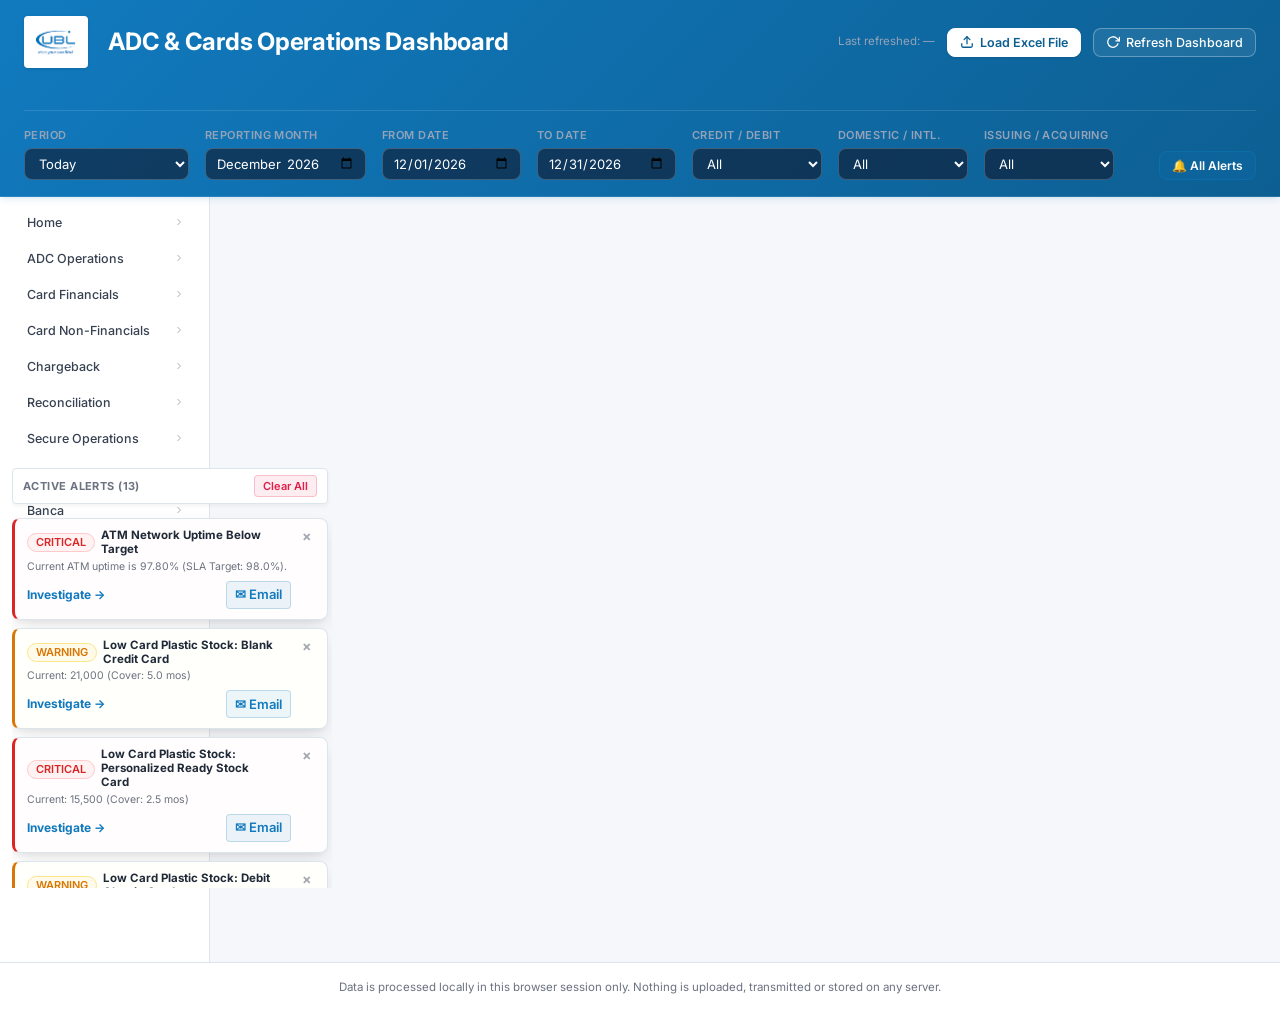
==== Dashboard.html @ e26b0538 "fix: reorder sidebar navigation items (2026-09-22 15:50)" ====
<!DOCTYPE html>
<html lang="en">
<head>
<meta charset="UTF-8">
<meta name="viewport" content="width=device-width, initial-scale=1.0">
<title>ADC &amp; Cards Operations Dashboard</title>
<link rel="preconnect" href="https://fonts.googleapis.com">
<link rel="preconnect" href="https://fonts.gstatic.com" crossorigin>
<link href="https://fonts.googleapis.com/css2?family=Inter:wght@400;500;600;700&display=swap" rel="stylesheet">
<link rel="stylesheet" href="css/style.css">
</head>
<body>

<header class="app-header">
  <div class="header-top">
    <div class="header-titles">
      <div class="header-title-row">
        <img src="UBL_logo.png" alt="UBL Logo" class="header-logo" onerror="this.onerror=null;this.src='images/UBL_logo.png';">
        <h1>ADC &amp; Cards Operations Dashboard</h1>
      </div>
    </div>
    <div class="header-actions">
      <span id="loadedFileName" class="loaded-file"></span>
      <span id="lastRefreshed" class="last-refreshed">Last refreshed: &mdash;</span>
      <button id="btnLoadExcel" class="btn btn-primary" type="button">
        <svg width="14" height="14" viewBox="0 0 24 24" fill="none" stroke="currentColor" stroke-width="2.2" stroke-linecap="round" stroke-linejoin="round"><path d="M21 15v4a2 2 0 0 1-2 2H5a2 2 0 0 1-2-2v-4"></path><polyline points="17 8 12 3 7 8"></polyline><line x1="12" y1="3" x2="12" y2="15"></line></svg>
        <span>Load Excel File</span>
      </button>
      <input id="fileInput" type="file" accept=".xlsx,.xls,.csv" hidden>
      <button id="btnRefresh" class="btn btn-secondary" type="button">
        <svg width="14" height="14" viewBox="0 0 24 24" fill="none" stroke="currentColor" stroke-width="2.2" stroke-linecap="round" stroke-linejoin="round"><polyline points="23 4 23 10 17 10"></polyline><path d="M20.49 15a9 9 0 1 1-2.12-9.36L23 10"></path></svg>
        <span>Refresh Dashboard</span>
      </button>
    </div>
  </div>
  <div id="globalMessage" class="global-message" role="status" aria-live="polite"></div>
  <div class="header-filters" id="globalFilters">
    <label class="filter-item">
      <span>Period</span>
      <select id="filterPeriod">
        <option value="today">Today</option>
        <option value="month">Full Month</option>
        <option value="custom">Custom Date Range</option>
      </select>
    </label>
    <label class="filter-item">
      <span>Reporting Month</span>
      <input type="month" id="filterReportingMonth">
    </label>
    <label class="filter-item">
      <span>From Date</span>
      <input type="date" id="filterFromDate">
      <input type="date" id="filterReportingDate" hidden>
    </label>
    <label class="filter-item">
      <span>To Date</span>
      <input type="date" id="filterToDate">
    </label>
    <label class="filter-item">
      <span>Credit / Debit</span>
      <select id="filterCreditDebit">
        <option value="all">All</option>
        <option value="credit">Credit</option>
        <option value="debit">Debit</option>
      </select>
    </label>
    <label class="filter-item">
      <span>Domestic / Intl.</span>
      <select id="filterDomIntl">
        <option value="all">All</option>
        <option value="domestic">Domestic</option>
        <option value="international">International</option>
      </select>
    </label>
    <label class="filter-item">
      <span>Issuing / Acquiring</span>
      <select id="filterIssAcq">
        <option value="all">All</option>
        <option value="issuing">Issuing</option>
        <option value="acquiring">Acquiring</option>
      </select>
    </label>
    <button type="button" id="btnAllAlerts" class="btn-alerts-inbox">
      <span>🔔 All Alerts</span>
    </button>
  </div>
</header>

<div class="app-body">
  <nav class="side-nav" id="sideNav" aria-label="Dashboard pages">
    <button class="nav-item" data-page="home" type="button">
      <span>Home</span>
      <svg class="nav-arrow" width="12" height="12" viewBox="0 0 24 24" fill="none" stroke="currentColor" stroke-width="2"><polyline points="9 18 15 12 9 6"></polyline></svg>
    </button>
    <button class="nav-item" data-page="adc-operations" type="button">
      <span>ADC Operations</span>
      <svg class="nav-arrow" width="12" height="12" viewBox="0 0 24 24" fill="none" stroke="currentColor" stroke-width="2"><polyline points="9 18 15 12 9 6"></polyline></svg>
    </button>
    <button class="nav-item" data-page="card-financials" type="button">
      <span>Card Financials</span>
      <svg class="nav-arrow" width="12" height="12" viewBox="0 0 24 24" fill="none" stroke="currentColor" stroke-width="2"><polyline points="9 18 15 12 9 6"></polyline></svg>
    </button>
    <button class="nav-item" data-page="card-non-financials" type="button">
      <span>Card Non-Financials</span>
      <svg class="nav-arrow" width="12" height="12" viewBox="0 0 24 24" fill="none" stroke="currentColor" stroke-width="2"><polyline points="9 18 15 12 9 6"></polyline></svg>
    </button>
    <button class="nav-item" data-page="chargeback" type="button">
      <span>Chargeback</span>
      <svg class="nav-arrow" width="12" height="12" viewBox="0 0 24 24" fill="none" stroke="currentColor" stroke-width="2"><polyline points="9 18 15 12 9 6"></polyline></svg>
    </button>
    <button class="nav-item" data-page="reconciliation" type="button">
      <span>Reconciliation</span>
      <svg class="nav-arrow" width="12" height="12" viewBox="0 0 24 24" fill="none" stroke="currentColor" stroke-width="2"><polyline points="9 18 15 12 9 6"></polyline></svg>
    </button>
    <button class="nav-item" data-page="secure-operations" type="button">
      <span>Secure Operations</span>
      <svg class="nav-arrow" width="12" height="12" viewBox="0 0 24 24" fill="none" stroke="currentColor" stroke-width="2"><polyline points="9 18 15 12 9 6"></polyline></svg>
    </button>
    <button class="nav-item" data-page="unsecured-operations" type="button">
      <span>Unsecured Operations</span>
      <svg class="nav-arrow" width="12" height="12" viewBox="0 0 24 24" fill="none" stroke="currentColor" stroke-width="2"><polyline points="9 18 15 12 9 6"></polyline></svg>
    </button>
    <button class="nav-item" data-page="banca" type="button">
      <span>Banca</span>
      <svg class="nav-arrow" width="12" height="12" viewBox="0 0 24 24" fill="none" stroke="currentColor" stroke-width="2"><polyline points="9 18 15 12 9 6"></polyline></svg>
    </button>
  </nav>

  <main class="page-content">

    <section id="page-home" class="page">
      <div id="home-body" class="page-body"></div>
    </section>

    <section id="page-overview" class="page">
      <div class="page-head">
        <h2>Overview</h2>
        <span class="period-label" data-period-label></span>
      </div>
      <div id="overview-body" class="page-body"></div>
    </section>

    <section id="page-adc-operations" class="page">
      <div class="page-head">
        <h2>ADC Operations</h2>
        <span class="period-label" data-period-label></span>
      </div>
      <div id="adc-operations-body" class="page-body"></div>
    </section>

    <section id="page-failure-reasons" class="page">
      <div class="page-head">
        <h2>Failure Reasons</h2>
        <span class="period-label" data-period-label></span>
      </div>
      <div id="failure-reasons-body" class="page-body"></div>
    </section>

    <section id="page-card-non-financials" class="page">
      <div class="page-head">
        <h2>Card Non-Financials</h2>
        <span class="period-label" data-period-label></span>
      </div>
      <div id="card-non-financials-body" class="page-body"></div>
    </section>

    <section id="page-card-financials" class="page">
      <div class="page-head">
        <h2>Card Financials</h2>
        <span class="period-label" data-period-label></span>
      </div>
      <div id="card-financials-body" class="page-body"></div>
    </section>

    <section id="page-chargeback" class="page">
      <div class="page-head">
        <h2>Chargeback</h2>
        <span class="period-label" data-period-label></span>
      </div>
      <div id="chargeback-body" class="page-body"></div>
    </section>

    <section id="page-reconciliation" class="page">
      <div class="page-head">
        <h2>Reconciliation</h2>
        <span class="period-label" data-period-label></span>
      </div>
      <div id="reconciliation-body" class="page-body"></div>
    </section>

    <section id="page-secure-operations" class="page">
      <div class="page-head">
        <h2>Secure Operations</h2>
        <span class="period-label" data-period-label></span>
      </div>
      <div id="secure-operations-body" class="page-body"></div>
    </section>

    <section id="page-unsecured-operations" class="page">
      <div class="page-head">
        <h2>Unsecured Operations</h2>
        <span class="period-label" data-period-label></span>
      </div>
      <div id="unsecured-operations-body" class="page-body"></div>
    </section>

    <section id="page-banca" class="page">
      <div class="page-head">
        <h2>Banca</h2>
        <span class="period-label" data-period-label></span>
      </div>
      <div id="banca-body" class="page-body"></div>
    </section>

  </main>
</div>

<footer class="app-footer">
  Data is processed locally in this browser session only. Nothing is uploaded, transmitted or stored on any server.
</footer>

<div id="alertsInboxModal" class="modal-overlay" style="display:none;">
  <div class="modal-content alerts-inbox-modal">
    <div class="modal-header">
      <div class="modal-header-title-group">
        <span class="modal-title">System Alerts Inbox</span>
        <span id="alertsInboxBadge" class="inbox-count-badge">0 Alerts</span>
      </div>
      <button type="button" class="modal-close-btn" id="btnCloseAlertsInbox" aria-label="Close inbox">&times;</button>
    </div>
    <div class="modal-body alerts-inbox-body" id="alertsInboxList"></div>
  </div>
</div>

<script src="js/xlsx.min.js"></script>
<script src="js/dashboard.js"></script>
</body>
</html>
---- css/style.css ----
/* ===== ADC & Cards Operations Dashboard — Corporate #117ABF Stylesheet ===== */

:root {
  /* 8px Base Grid System Spacing Tokens */
  --space-0-5: 4px;
  --space-1: 8px;
  --space-1-5: 12px;
  --space-2: 16px;
  --space-2-5: 20px;
  --space-3: 24px;
  --space-4: 32px;
  --space-5: 40px;
  --space-6: 48px;

  /* Core Brand Color — Strict #117ABF Standard */
  --brand: #117ABF;          /* Primary Core Brand Blue (#117ABF) */
  --brand-dark: #0D5F92;     /* Darker Brand Blue */
  --brand-light: #EAF3FA;    /* Light Brand Blue Tint */
  --brand-border: #90C4E4;   /* Brand Border */
  
  --header-bg-start: #117ABF; /* Core Brand Header Start */
  --header-bg-end: #0D5F92;   /* Core Brand Header End */
  
  --white: #FFFFFF;
  --bg: #F5F7FA;              /* Background */
  --card-bg: #FFFFFF;
  --border: #DDE5EC;          /* Divider Border */
  --border-hover: #B8D4EA;
  
  --text-main: #1F2937;       /* Main Text */
  --text-body: #374151;       /* Body Text */
  --text-secondary: #6B7280;  /* Secondary Text */
  --text-muted: #9CA3AF;
  
  /* Status Colors */
  --positive: #059669;
  --positive-bg: #ECFDF5;
  --positive-border: #A7F3D0;
  
  --warning: #D97706;
  --warning-bg: #FFFBEB;
  --warning-border: #FDE68A;
  
  --critical: #DC2626;
  --critical-bg: #FEF2F2;
  --critical-border: #FECACA;

  /* Radius & Elevation */
  --radius-sm: 4px;
  --radius-md: 8px;
  --radius-lg: 12px;
  --radius-pill: 9999px;
  
  --shadow-sm: 0 1px 3px 0 rgba(17, 122, 191, 0.06), 0 1px 2px -1px rgba(0, 0, 0, 0.03);
  --shadow-md: 0 4px 6px -1px rgba(17, 122, 191, 0.1), 0 2px 4px -2px rgba(0, 0, 0, 0.05);
  --shadow-lg: 0 10px 15px -3px rgba(17, 122, 191, 0.12), 0 4px 6px -4px rgba(0, 0, 0, 0.05);

  /* Overview Palette Extensions */
  --ov-text-dark:   #0D5F92;
  --ov-blue-mid:    #117ABF;
  --ov-blue-light:  #D0E5F3;
  --ov-blue-xlight: #F0F7FC;
  --ov-text-body:   #253746;
  --ov-text-2nd:    #6B7C89;
  --ov-positive:    #059669;
  --ov-amber:       #D97706;
  --ov-red:         #DC2626;
}

* {
  box-sizing: border-box;
}

html, body {
  margin: 0;
  padding: 0;
  width: 100%;
  max-width: 100%;
  background: var(--bg);
  color: var(--text-main);
  font-family: "Inter", "Segoe UI", -apple-system, BlinkMacSystemFont, Roboto, sans-serif;
  font-size: 13.5px;
  line-height: 1.5;
  -webkit-font-smoothing: antialiased;
}

.app-header, .app-body, .page-content, .page, .page-body {
  width: 100%;
  max-width: 100%;
  min-width: 0;
  box-sizing: border-box;
}

button, input, select {
  font-family: inherit;
  font-size: 13px;
}

.header-logo {
  height: 52px;
  width: auto;
  object-fit: contain;
  margin-right: var(--space-1-5);
  display: inline-block;
  vertical-align: middle;
  background: var(--white);
  padding: 4px 10px;
  border-radius: var(--radius-sm);
  box-shadow: 0 1px 3px rgba(0, 0, 0, 0.12);
}

/* ---------- Keyframes ---------- */
@keyframes fadeIn {
  from { opacity: 0; transform: translateY(4px); }
  to { opacity: 1; transform: translateY(0); }
}

@keyframes pulseGlow {
  0% { box-shadow: 0 0 0 0 rgba(37, 99, 235, 0.4); }
  70% { box-shadow: 0 0 0 6px rgba(37, 99, 235, 0); }
  100% { box-shadow: 0 0 0 0 rgba(37, 99, 235, 0); }
}

/* ---------- App Header ---------- */
.app-header {
  position: sticky;
  top: 0;
  z-index: 100;
  background: linear-gradient(135deg, var(--header-bg-start) 0%, var(--header-bg-end) 100%);
  color: var(--white);
  padding: var(--space-2) var(--space-3);
  border-bottom: 1px solid rgba(255, 255, 255, 0.1);
  box-shadow: var(--shadow-md);
}

.header-top {
  display: flex;
  flex-wrap: wrap;
  align-items: center;
  justify-content: space-between;
  gap: var(--space-2);
}

.header-titles {
  display: flex;
  flex-direction: column;
  gap: var(--space-0-5);
}

.header-title-row {
  display: flex;
  align-items: center;
  gap: var(--space-1);
}

.header-icon {
  color: #60A5FA;
  flex-shrink: 0;
}

.header-titles h1 {
  font-size: 24px;
  margin: 0;
  font-weight: 700;
  letter-spacing: -0.01em;
  color: var(--white);
}

.confidential-tag {
  font-size: 11px;
  letter-spacing: 0.06em;
  text-transform: uppercase;
  color: #94A3B8;
  font-weight: 600;
}

.header-actions {
  display: flex;
  align-items: center;
  gap: var(--space-1-5);
  flex-wrap: wrap;
  font-size: 12px;
}

.data-status {
  padding: 4px 10px;
  border-radius: var(--radius-pill);
  font-size: 11px;
  font-weight: 600;
  border: 1px solid rgba(255, 255, 255, 0.2);
  background: rgba(255, 255, 255, 0.08);
  backdrop-filter: blur(4px);
  display: inline-flex;
  align-items: center;
  gap: 6px;
}

.data-status::before {
  content: "";
  display: inline-block;
  width: 6px;
  height: 6px;
  border-radius: 50%;
  background: currentColor;
}

.data-status.loaded {
  background: #DCFCE7;
  color: #15803D;
  border-color: #86EFAC;
}

.data-status.illustrative {
  background: #FEF3C7;
  color: #B45309;
  border-color: #FDE68A;
}

.loaded-file, .last-refreshed {
  color: #94A3B8;
  white-space: nowrap;
  font-size: 11.5px;
}

.btn {
  display: inline-flex;
  align-items: center;
  gap: 6px;
  border: 1px solid rgba(255, 255, 255, 0.2);
  background: rgba(255, 255, 255, 0.08);
  color: var(--white);
  padding: 6px 12px;
  border-radius: var(--radius-md);
  font-size: 12.5px;
  font-weight: 500;
  cursor: pointer;
  transition: all 0.15s ease;
}

.btn svg { flex-shrink: 0; }

.btn:hover {
  background: rgba(255, 255, 255, 0.16);
  border-color: rgba(255, 255, 255, 0.35);
  transform: translateY(-1px);
}

.btn:active {
  transform: translateY(0);
}

.btn:focus-visible {
  outline: 2px solid #60A5FA;
  outline-offset: 2px;
}

.btn-primary {
  background: var(--white);
  color: var(--brand-dark);
  border-color: var(--white);
  font-weight: 600;
  box-shadow: 0 1px 2px rgba(0, 0, 0, 0.1);
}

.btn-primary:hover {
  background: #F1F5F9;
  color: var(--brand-dark);
  box-shadow: 0 4px 6px rgba(0, 0, 0, 0.12);
}

.btn-secondary {
  border-color: rgba(255, 255, 255, 0.3);
}

.btn-ghost {
  border-color: rgba(255, 255, 255, 0.15);
  color: #CBD5E1;
  font-size: 12px;
}
.btn-ghost:hover { color: var(--white); }

.global-message {
  margin-top: var(--space-1);
  font-size: 12px;
  min-height: 18px;
  transition: all 0.2s ease;
}
.global-message.info { color: #93C5FD; }
.global-message.error { color: #FCA5A5; font-weight: 600; }
.global-message.success { color: #86EFAC; font-weight: 600; }

.header-filters {
  display: flex;
  flex-wrap: wrap;
  gap: var(--space-2);
  margin-top: var(--space-2);
  padding-top: var(--space-2);
  border-top: 1px solid rgba(255, 255, 255, 0.12);
  align-items: flex-end;
}

.filter-item {
  display: flex;
  flex-direction: column;
  font-size: 11px;
  font-weight: 600;
  text-transform: uppercase;
  letter-spacing: 0.04em;
  color: #94A3B8;
  gap: var(--space-0-5);
}

.filter-item select, .filter-item input {
  padding: 6px 10px;
  border-radius: var(--radius-md);
  border: 1px solid rgba(255, 255, 255, 0.2);
  background: rgba(15, 23, 42, 0.6);
  color: var(--white);
  min-width: 130px;
  transition: border-color 0.15s ease, background 0.15s ease, box-shadow 0.15s ease;
}

.filter-item select option {
  background: #1E293B;
  color: var(--white);
}

.filter-item select:focus, .filter-item input:focus {
  border-color: #60A5FA;
  background: rgba(15, 23, 42, 0.9);
  outline: none;
  box-shadow: 0 0 0 2px rgba(96, 165, 250, 0.3);
}

.filter-item select:hover, .filter-item input:hover {
  border-color: rgba(255, 255, 255, 0.35);
}

/* ---------- App Layout ---------- */
.app-body {
  display: flex;
  align-items: flex-start;
  min-height: calc(100vh - 140px);
}

.side-nav {
  width: 210px;
  flex-shrink: 0;
  background: var(--card-bg);
  border-right: 1px solid var(--border);
  display: flex;
  flex-direction: column;
  padding: var(--space-1) 0;
  position: sticky;
  top: 135px;
  height: calc(100vh - 135px);
  gap: 1px;
  overflow-y: auto;
  overflow-x: hidden;
}

.nav-item {
  text-align: left;
  background: none;
  border: none;
  border-left: 3px solid transparent;
  padding: 10px var(--space-2);
  cursor: pointer;
  color: var(--text-body);
  font-size: 12.5px;
  font-weight: 500;
  transition: all 0.15s ease;
  margin: 0 var(--space-1);
  border-radius: 0 var(--radius-sm) var(--radius-sm) 0;
  display: flex;
  align-items: center;
  justify-content: space-between;
  white-space: nowrap;
  min-width: 0;
}

.nav-arrow {
  opacity: 0.4;
  transition: transform 0.15s ease, opacity 0.15s ease;
}

.nav-item:hover {
  background: var(--bg);
  color: var(--text-main);
}
.nav-item:hover .nav-arrow { opacity: 0.8; transform: translateX(2px); }

.nav-item:focus-visible {
  outline: 2px solid var(--brand);
  outline-offset: -2px;
}

.nav-item.active {
  border-left-color: var(--brand);
  color: var(--brand);
  background: var(--brand-light);
  font-weight: 600;
}
.nav-item.active .nav-arrow { opacity: 1; stroke: var(--brand); transform: translateX(2px); }

.page-content {
  flex: 1;
  padding: var(--space-3) var(--space-4) var(--space-6);
  min-width: 0;
}

.page { display: none; }
.page.active {
  display: block;
  animation: fadeIn 0.25s cubic-bezier(0.4, 0, 0.2, 1);
}

.page-head {
  display: flex;
  align-items: baseline;
  justify-content: space-between;
  flex-wrap: wrap;
  gap: var(--space-1);
  margin-bottom: var(--space-3);
  border-bottom: 2px solid var(--brand);
  padding-bottom: var(--space-1-5);
}

.page-head h2 {
  margin: 0;
  color: var(--brand-dark);
  font-size: 20px;
  font-weight: 700;
  letter-spacing: -0.01em;
}

.period-label {
  font-size: 12px;
  font-weight: 500;
  color: var(--text-secondary);
  background: var(--brand-light);
  color: var(--brand);
  padding: 3px 10px;
  border-radius: var(--radius-pill);
}

/* ---------- KPI Grid & Cards ---------- */
.card {
  background: var(--card-bg);
  border: 1px solid var(--border);
  border-radius: var(--radius-md);
  box-shadow: var(--shadow-sm);
  padding: var(--space-2) var(--space-2-5);
  margin-bottom: var(--space-2);
}

.section-title {
  color: var(--brand-dark);
  font-size: 14px;
  font-weight: 700;
  margin: var(--space-4) 0 var(--space-1-5);
  text-transform: uppercase;
  letter-spacing: 0.03em;
  display: flex;
  align-items: center;
  gap: var(--space-1);
}
.section-title::before {
  content: "";
  display: inline-block;
  width: 4px;
  height: 14px;
  background: var(--brand);
  border-radius: 2px;
}
.section-title:first-child { margin-top: 0; }

.kpi-grid {
  display: grid;
  grid-template-columns: repeat(auto-fit, minmax(170px, 1fr));
  gap: var(--space-1-5);
  margin-bottom: var(--space-2);
}

.kpi-card {
  background: var(--card-bg);
  border: 1px solid var(--border);
  border-radius: var(--radius-md);
  padding: var(--space-2);
  box-shadow: var(--shadow-sm);
  transition: transform 0.2s ease, box-shadow 0.2s ease, border-color 0.2s ease;
  display: flex;
  flex-direction: column;
  justify-content: space-between;
  min-width: 0;
  max-width: 100%;
}

.kpi-card:hover {
  transform: translateY(-2px);
  box-shadow: var(--shadow-md);
  border-color: var(--border-hover);
}

.kpi-label {
  font-size: 11px;
  font-weight: 600;
  text-transform: uppercase;
  letter-spacing: 0.04em;
  color: var(--text-secondary);
  margin-bottom: var(--space-0-5);
  line-height: 1.3;
  word-break: break-word;
}

.kpi-value {
  font-size: 22px;
  font-weight: 700;
  color: var(--text-main);
  font-variant-numeric: tabular-nums;
  line-height: 1.25;
  word-break: break-word;
  overflow-wrap: break-word;
  min-width: 0;
  max-width: 100%;
}

.kpi-sub {
  font-size: 11.5px;
  margin-top: var(--space-1);
  color: var(--text-secondary);
  display: flex;
  align-items: center;
  gap: 4px;
  flex-wrap: wrap;
}

/* Indicators — single pill style used across ALL tables and pages */
.indicator {
  display: inline-flex;
  align-items: center;
  gap: 3px;
  padding: 2px 7px;
  border-radius: var(--radius-pill);
  font-size: 11px;
  font-weight: 700;
  line-height: 1.4;
  white-space: nowrap;
  vertical-align: middle;
  letter-spacing: 0.01em;
}

.indicator.up.positive,
.indicator.down.positive {
  background: var(--positive-bg);
  color: var(--positive);
  border: 1px solid var(--positive-border);
}

.indicator.up.negative,
.indicator.down.negative {
  background: var(--critical-bg);
  color: var(--critical);
  border: 1px solid var(--critical-border);
}

.indicator.flat {
  background: var(--bg);
  color: var(--text-secondary);
  border: 1px solid var(--border);
}

/* Status Badges */
.status-badge {
  display: inline-flex;
  align-items: center;
  padding: 3px 8px;
  border-radius: var(--radius-pill);
  font-size: 11px;
  font-weight: 600;
  line-height: 1;
}
.status-badge.ok { background: var(--positive-bg); color: var(--positive); border: 1px solid var(--positive-border); }
.status-badge.warning { background: var(--warning-bg); color: var(--warning); border: 1px solid var(--warning-border); }
.status-badge.critical { background: var(--critical-bg); color: var(--critical); border: 1px solid var(--critical-border); }

/* ---------- Tables ---------- */
.table-wrap {
  overflow-x: auto;
  max-width: 100%;
  -webkit-overflow-scrolling: touch;
  background: var(--card-bg);
  border: 1px solid var(--border);
  border-radius: var(--radius-md);
  box-shadow: var(--shadow-sm);
  margin-bottom: var(--space-3);
}

table.data-table {
  width: 100%;
  border-collapse: separate;
  border-spacing: 0;
  font-size: 13px;
}

/* ADC Operations Page 3-Column Box Grid & Overview-Style Cards */
#adc-operations-body .kpi-grid {
  display: grid;
  grid-template-columns: repeat(3, 1fr);
  gap: var(--space-2);
  margin-bottom: var(--space-3);
  align-items: stretch;
}

@media (max-width: 900px) {
  #adc-operations-body .kpi-grid {
    grid-template-columns: repeat(2, 1fr);
  }
}

@media (max-width: 550px) {
  #adc-operations-body .kpi-grid {
    grid-template-columns: 1fr;
  }
}

#adc-operations-body .kpi-card {
  background: var(--card-bg);
  border: 1px solid var(--border);
  border-top: 3.5px solid var(--brand, #117ABF);
  border-radius: var(--radius-md);
  padding: var(--space-2);
  box-shadow: var(--shadow-sm);
  display: flex;
  flex-direction: column;
  justify-content: space-between;
  gap: var(--space-0-5);
  transition: transform 0.2s ease, box-shadow 0.2s ease, border-color 0.2s ease;
  min-width: 0;
  max-width: 100%;
  box-sizing: border-box;
  height: 100%;
}

#adc-operations-body .kpi-card.total-atm-long-box {
  width: 100%;
  max-width: 100%;
  box-sizing: border-box;
  margin-bottom: var(--space-2);
  display: flex;
  flex-direction: row;
  align-items: center;
  justify-content: space-between;
  padding: 16px 24px;
}

#adc-operations-body .kpi-card.total-atm-long-box .kpi-label {
  margin-bottom: 4px;
}

#adc-operations-body .kpi-card.total-atm-long-box .kpi-value {
  margin: 0;
  font-size: 26px;
}

#adc-operations-body .kpi-card.total-atm-long-box .kpi-sub {
  margin-top: 0;
  padding-top: 0;
}

#adc-operations-body .kpi-card.total-atm-long-box .kpi-atm-sub-breakdown {
  display: flex;
  flex-direction: row;
  gap: 16px;
  align-items: center;
  margin-top: 0;
  padding-top: 0;
  border-top: none;
}

.atm-badge-chip {
  display: flex;
  align-items: center;
  gap: 10px;
  padding: 8px 16px;
  border-radius: var(--radius-md, 6px);
  border: 1px solid var(--border, #E2E8F0);
  background: var(--surface-light, #F8FAFC);
  box-shadow: 0 1px 2px rgba(0,0,0,0.03);
}

.atm-badge-chip.dom-chip {
  border-left: 4px solid var(--brand, #117ABF);
  background: rgba(17, 122, 191, 0.06);
}

.atm-badge-chip.intl-chip {
  border-left: 4px solid #0284C7;
  background: rgba(2, 132, 199, 0.06);
}

.atm-badge-chip .chip-label {
  font-size: 11.5px;
  font-weight: 700;
  letter-spacing: 0.02em;
  text-transform: none;
  white-space: nowrap;
  color: var(--ov-text-dark, #0D5F92);
}

.atm-badge-chip .chip-value {
  font-size: 16px;
  font-weight: 700;
  color: var(--text-main, #0F172A);
  font-variant-numeric: tabular-nums;
}

@media (max-width: 650px) {
  #adc-operations-body .kpi-card.total-atm-long-box {
    flex-direction: column;
    align-items: flex-start;
    gap: 12px;
  }
}

#adc-operations-body .kpi-card:hover,
#adc-operations-body .kpi-card[style*="cursor: pointer"]:hover,
#adc-operations-body .kpi-card[style*="cursor:pointer"]:hover {
  transform: translateY(-2px);
  box-shadow: var(--shadow-md);
  border-color: var(--border-hover);
}

#adc-operations-body .kpi-card .kpi-label {
  font-size: 11px;
  font-weight: 600;
  text-transform: uppercase;
  letter-spacing: 0.04em;
  color: var(--text-secondary);
  line-height: 1.3;
  margin-bottom: var(--space-0-5);
  word-break: break-word;
}

#adc-operations-body .kpi-card .kpi-value {
  font-size: 24px;
  font-weight: 700;
  color: var(--ov-text-dark, #0D5F92);
  font-variant-numeric: tabular-nums;
  line-height: 1.2;
  margin-top: 2px;
  margin-bottom: 2px;
  word-break: break-word;
  overflow-wrap: break-word;
  min-width: 0;
}

#adc-operations-body .kpi-card .kpi-sub {
  font-size: 11.5px;
  color: var(--ov-text-2nd, #64748B);
  display: flex;
  align-items: center;
  gap: 4px;
  flex-wrap: wrap;
  line-height: 1.3;
  margin-top: auto;
  padding-top: var(--space-1);
}

.kpi-atm-sub-breakdown {
  display: flex;
  flex-direction: column;
  gap: 4px;
  margin-top: 8px;
  padding-top: 6px;
  border-top: 1px solid var(--border);
  font-size: 11.5px;
}

.kpi-atm-sub-row {
  display: flex;
  justify-content: space-between;
  align-items: center;
  color: var(--text-secondary);
}

.kpi-atm-sub-row strong {
  color: var(--text-main);
  font-variant-numeric: tabular-nums;
  font-weight: 600;
}

.kpi-three-box-sub {
  display: flex;
  flex-direction: column;
  gap: 6px;
  margin-top: 4px;
  width: 100%;
}

.kpi-three-row {
  display: flex;
  justify-content: space-between;
  align-items: center;
  gap: 12px;
  font-size: 11.5px;
  color: var(--text-secondary);
}

.kpi-three-row strong {
  color: var(--text-main);
  font-size: 14px;
  font-weight: 700;
  font-variant-numeric: tabular-nums;
}

.kpi-three-lbl {
  font-size: 11px;
  color: var(--text-secondary);
}

.kpi-three-change {
  display: flex;
  align-items: center;
  justify-content: space-between;
  font-size: 11px;
  padding-top: 4px;
  border-top: 1px dashed var(--border);
  color: var(--text-secondary);
}

/* Toast Queue Header & Clear All Button */
.toast-queue-header {
  display: flex;
  align-items: center;
  justify-content: space-between;
  padding: 6px 10px;
  margin-bottom: 6px;
  background: var(--card-bg);
  border: 1px solid var(--border);
  border-radius: var(--radius-sm);
  box-shadow: 0 2px 4px rgba(0,0,0,0.05);
}

.toast-queue-title {
  font-size: 11px;
  font-weight: 700;
  color: var(--text-secondary);
  text-transform: uppercase;
  letter-spacing: 0.04em;
}

.toast-clear-all-btn {
  background: rgba(225, 29, 72, 0.08);
  color: #E11D48;
  border: 1px solid rgba(225, 29, 72, 0.22);
  border-radius: var(--radius-sm);
  padding: 3px 8px;
  font-size: 11px;
  font-weight: 600;
  cursor: pointer;
  transition: all 0.15s ease;
}

.toast-clear-all-btn:hover {
  background: #E11D48;
  color: #FFFFFF;
  border-color: #E11D48;
}

/* All Alerts Button in Filter Row */
.btn-alerts-inbox {
  margin-left: auto;
  align-self: flex-end;
  background: rgba(17, 122, 191, 0.15);
  color: #FFFFFF;
  border: 1px solid rgba(17, 122, 191, 0.4);
  padding: 6px 12px;
  border-radius: var(--radius-md);
  font-size: 12px;
  font-weight: 600;
  cursor: pointer;
  display: inline-flex;
  align-items: center;
  gap: 6px;
  transition: all 0.15s ease;
}

.btn-alerts-inbox:hover {
  background: var(--brand, #117ABF);
  border-color: var(--brand, #117ABF);
  box-shadow: 0 2px 8px rgba(17, 122, 191, 0.3);
}

/* Modal Overlay & All Alerts Inbox Styling */
.modal-overlay {
  position: fixed;
  top: 0;
  left: 0;
  width: 100vw;
  height: 100vh;
  background: rgba(15, 23, 42, 0.65);
  backdrop-filter: blur(4px);
  z-index: 10000;
  display: flex;
  align-items: center;
  justify-content: center;
  padding: 20px;
  box-sizing: border-box;
}

.modal-content.alerts-inbox-modal {
  background: var(--card-bg);
  border: 1px solid var(--border);
  border-radius: var(--radius-lg, 12px);
  width: 100%;
  max-width: 680px;
  max-height: 85vh;
  display: flex;
  flex-direction: column;
  box-shadow: 0 20px 40px rgba(0, 0, 0, 0.25);
  overflow: hidden;
  animation: modalFadeIn 0.2s ease-out;
}

@keyframes modalFadeIn {
  from { opacity: 0; transform: scale(0.97); }
  to { opacity: 1; transform: scale(1); }
}

.alerts-inbox-modal .modal-header {
  padding: 16px 20px;
  background: var(--bg);
  border-bottom: 1px solid var(--border);
  display: flex;
  align-items: center;
  justify-content: space-between;
}

.modal-header-title-group {
  display: flex;
  align-items: center;
  gap: 10px;
}

.modal-title {
  font-size: 16px;
  font-weight: 700;
  color: var(--text-main);
}

.inbox-count-badge {
  background: var(--brand-light, #EAF3FA);
  color: var(--brand-dark, #0D5F92);
  font-size: 11px;
  font-weight: 700;
  padding: 2px 8px;
  border-radius: var(--radius-pill);
}

.modal-close-btn {
  background: none;
  border: none;
  font-size: 22px;
  font-weight: bold;
  color: var(--text-secondary);
  cursor: pointer;
  line-height: 1;
  padding: 2px 6px;
  border-radius: 4px;
}

.modal-close-btn:hover {
  background: rgba(0, 0, 0, 0.06);
  color: var(--text-main);
}

.alerts-inbox-body {
  padding: 16px 20px;
  overflow-y: auto;
  display: flex;
  flex-direction: column;
  gap: 12px;
  background: var(--bg);
}

.inbox-alert-card {
  background: var(--card-bg);
  border: 1px solid var(--border);
  border-left: 4px solid var(--brand, #117ABF);
  border-radius: var(--radius-md);
  padding: 14px 16px;
  display: flex;
  flex-direction: column;
  gap: 8px;
  box-shadow: var(--shadow-sm);
}

.inbox-alert-card.critical {
  border-left-color: var(--critical);
}

.inbox-alert-card.warning {
  border-left-color: var(--warning);
}

.inbox-alert-header {
  display: flex;
  align-items: center;
  justify-content: space-between;
  gap: 8px;
}

.inbox-alert-title {
  font-size: 13.5px;
  font-weight: 700;
  color: var(--text-main);
  flex: 1;
}

.inbox-alert-time {
  font-size: 11px;
  color: var(--text-secondary);
}

.inbox-alert-meta {
  font-size: 11.5px;
  color: var(--text-secondary);
}

.inbox-alert-message {
  font-size: 12.5px;
  color: var(--text-main);
  line-height: 1.4;
  background: var(--bg);
  padding: 8px 12px;
  border-radius: var(--radius-sm);
  border: 1px solid var(--border);
}

.inbox-alert-actions {
  display: flex;
  align-items: center;
  justify-content: flex-end;
  gap: 10px;
  margin-top: 4px;
}

.btn-inbox-email {
  background: rgba(17, 122, 191, 0.08);
  color: var(--brand, #117ABF);
  border: 1px solid rgba(17, 122, 191, 0.3);
  padding: 4px 10px;
  border-radius: var(--radius-sm);
  font-size: 12px;
  font-weight: 600;
  cursor: pointer;
  text-decoration: none;
  display: inline-flex;
  align-items: center;
  gap: 4px;
}

.btn-inbox-email:hover {
  background: var(--brand, #117ABF);
  color: #FFFFFF;
}

.btn-inbox-investigate {
  background: var(--brand-light, #EAF3FA);
  color: var(--brand-dark, #0D5F92);
  border: 1px solid var(--brand-border, #90C4E4);
  padding: 4px 10px;
  border-radius: var(--radius-sm);
  font-size: 12px;
  font-weight: 600;
  cursor: pointer;
}

.btn-inbox-investigate:hover {
  background: var(--brand-dark, #0D5F92);
  color: #FFFFFF;
}

/* Overview NOSTRO & Reconciliation Grid Height Matching & Visual Balance */
.ov-nostro-recon-grid {
  display: grid;
  grid-template-columns: 1.1fr 1fr;
  gap: var(--space-2);
  align-items: stretch;
  margin-bottom: var(--space-3);
}

@media (max-width: 900px) {
  .ov-nostro-recon-grid {
    grid-template-columns: 1fr;
  }
}

.ov-nostro-card-container,
.ov-recon-box-card {
  height: 100%;
  display: flex;
  flex-direction: column;
  box-sizing: border-box;
  align-self: stretch;
}

.ov-nostro-card-container .table-responsive {
  flex: 1;
  display: flex;
  flex-direction: column;
  justify-content: space-between;
}

.ov-nostro-redesign-table {
  width: 100%;
  height: 100%;
  flex: 1;
  border-collapse: separate;
  border-spacing: 0;
}

.ov-nostro-redesign-table thead th {
  font-size: 11.5px;
  font-weight: 700;
  text-transform: uppercase;
  letter-spacing: 0.04em;
  color: var(--text-secondary);
  padding: 12px;
  border-bottom: 1.5px solid var(--border);
  background: var(--bg);
}

.ov-nostro-redesign-table tr.nostro-group-row td {
  padding: 20px 12px 10px 12px;
  background: transparent;
  border: none;
  vertical-align: bottom;
}

.ov-nostro-redesign-table tr:not(.nostro-group-row) td {
  padding: 26px 12px;
  border-bottom: 1px solid var(--border);
  vertical-align: middle;
  font-size: 14px;
}

.ov-nostro-redesign-table tr:last-child td {
  border-bottom: none;
}

.nostro-currency-badge {
  display: inline-block;
  font-size: 11.5px;
  font-weight: 800;
  color: var(--brand-dark, #0D5F92);
  background: var(--brand-light, #EAF3FA);
  border: 1px solid var(--brand-border, #90C4E4);
  padding: 4px 12px;
  border-radius: var(--radius-pill);
  letter-spacing: 0.05em;
  text-transform: uppercase;
}

.nostro-bank-info {
  display: flex;
  align-items: center;
  gap: 8px;
  font-size: 14.5px;
}

.nostro-bank-info strong {
  font-weight: 700;
  color: var(--text-main);
}

.nostro-bank-code {
  font-size: 12px;
  font-weight: 600;
  color: var(--text-secondary);
}

.ov-nostro-redesign-table td.num-bold {
  font-size: 15.5px;
  font-weight: 700;
  color: var(--text-main);
  font-variant-numeric: tabular-nums;
}

.ov-nostro-redesign-table td.num-prev {
  font-size: 14px;
  font-weight: 500;
  color: var(--text-secondary);
  font-variant-numeric: tabular-nums;
}

table.data-table caption {
  text-align: left;
  font-size: 14px;
  font-weight: 700;
  color: var(--brand-dark, #0D5F92);
  padding: 12px 16px 8px 16px;
  letter-spacing: 0.02em;
  border-bottom: 2px solid var(--brand-light, #EAF3FA);
  margin-bottom: 6px;
}

table.data-table th, table.data-table td {
  padding: var(--space-1-5) var(--space-2);
  border-bottom: 1px solid var(--border);
  text-align: left;
  white-space: nowrap;
  outline: none;
}

table.data-table th {
  background: var(--bg);
  color: var(--text-secondary);
  font-size: 11px;
  font-weight: 700;
  text-transform: uppercase;
  letter-spacing: 0.04em;
  position: sticky;
  top: 0;
  z-index: 2;
}

/* ADC Operations Page - Header Row Background & Full Table Borders */
#page-adc-operations table.data-table,
#adc-operations-body table.data-table {
  border-collapse: separate;
  border-spacing: 0;
  border: 1px solid #cbd5e1 !important;
  border-radius: var(--radius-sm, 6px);
  overflow: hidden;
}

#page-adc-operations table.data-table th,
#adc-operations-body table.data-table th,
#page-adc-operations table.data-table thead tr,
#adc-operations-body table.data-table thead tr {
  background: #D0E5F3 !important;
  color: #0D5F92 !important;
}

#page-adc-operations table.data-table th,
#adc-operations-body table.data-table th,
#page-adc-operations table.data-table td,
#adc-operations-body table.data-table td {
  border-bottom: 1px solid #cbd5e1 !important;
  border-right: 1px solid #cbd5e1 !important;
}

#page-adc-operations table.data-table th:last-child,
#adc-operations-body table.data-table th:last-child,
#page-adc-operations table.data-table td:last-child,
#adc-operations-body table.data-table td:last-child {
  border-right: none !important;
}

#page-adc-operations table.data-table tbody tr:last-child td,
#adc-operations-body table.data-table tbody tr:last-child td {
  border-bottom: none !important;
}

table.data-table td.num, table.data-table th.num {
  text-align: right;
  font-variant-numeric: tabular-nums;
}

table.data-table td.center, table.data-table th.center {
  text-align: center !important;
}

table.data-table tbody tr {
  transition: background-color 0.15s ease;
}

table.data-table tbody tr:last-child td {
  border-bottom: none;
}

table.data-table tbody tr:hover {
  background: var(--brand-light);
}

/* Expandable Overview Table Rows */
tr.ov-expandable-parent {
  cursor: pointer;
  user-select: none;
}

tr.ov-expandable-parent:hover {
  background-color: var(--brand-light, #EAF3FA) !important;
}

.row-expand-chevron {
  display: inline-block;
  width: 12px;
  font-size: 11px;
  color: var(--brand, #117ABF);
  transition: transform 0.15s ease-in-out;
  margin-right: 4px;
}

tr.ov-expandable-child {
  background-color: var(--bg-card, #ffffff);
  transition: background-color 0.15s ease;
}

tr.ov-expandable-child:hover {
  background-color: #f8fafc !important;
}

tr.ov-expandable-child td {
  font-size: 12px;
  padding-top: 5px;
  padding-bottom: 5px;
}

tr.ov-expandable-child td:first-child {
  padding-left: 20px !important;
  font-weight: 500;
  color: var(--text-main, #334155);
}

.child-indent-prefix {
  color: var(--text-tertiary, #94a3b8);
  font-size: 11px;
  margin-right: 4px;
  font-family: monospace;
}

/* Tabs */
.subsection-tabs {
  display: flex;
  gap: var(--space-1);
  margin: var(--space-1) 0 var(--space-2);
}

.subtab-btn {
  border: 1px solid var(--border);
  background: var(--card-bg);
  padding: var(--space-1) var(--space-2);
  border-radius: var(--radius-md);
  cursor: pointer;
  font-size: 12.5px;
  font-weight: 500;
  color: var(--text-body);
  transition: all 0.15s ease;
}

.subtab-btn:hover {
  background: var(--bg);
  border-color: var(--border-hover);
}

.subtab-btn.active {
  background: var(--brand);
  color: var(--white);
  border-color: var(--brand);
  font-weight: 600;
  box-shadow: var(--shadow-sm);
}

.subtab-panel { display: none; }
.subtab-panel.active { display: block; animation: fadeIn 0.2s ease; }

.page-filters {
  display: flex;
  flex-wrap: wrap;
  gap: var(--space-1-5);
  margin-bottom: var(--space-2);
}

.page-filters select, .page-filters input {
  padding: 6px 10px;
  border: 1px solid var(--border);
  border-radius: var(--radius-md);
  background: var(--card-bg);
}

.data-quality-note {
  font-size: 12px;
  color: var(--warning);
  background: var(--warning-bg);
  border: 1px solid var(--warning-border);
  border-radius: var(--radius-md);
  padding: var(--space-1-5) var(--space-2);
  margin-bottom: var(--space-2);
}

.no-data-note {
  font-size: 12.5px;
  color: var(--text-secondary);
  padding: var(--space-2);
  background: var(--bg);
  border: 1px dashed var(--border);
  border-radius: var(--radius-md);
  margin-bottom: var(--space-2);
}

.sparkline {
  display: inline-flex;
  align-items: flex-end;
  gap: 2px;
  height: 22px;
  vertical-align: middle;
}

.sparkline .bar {
  width: 4px;
  background: var(--brand);
  opacity: 0.75;
  border-radius: 1px 1px 0 0;
  transition: opacity 0.15s ease;
}
.sparkline .bar:hover { opacity: 1; }

/* ---------- Footer ---------- */
.app-footer {
  text-align: center;
  font-size: 11.5px;
  color: var(--text-secondary);
  padding: var(--space-2);
  border-top: 1px solid var(--border);
  background: var(--card-bg);
}

/* ---------- Focus & Accessibility ---------- */
a:focus-visible, button:focus-visible, input:focus-visible, select:focus-visible {
  outline: 2px solid var(--brand);
  outline-offset: 2px;
}

/* =====================================================================
   OVERVIEW PAGE — 4-Level Executive Layout
   ===================================================================== */

/* ── Level 1: Executive KPI Strip ──────────────────────────────────── */
.ov-kpi-strip {
  display: flex;
  flex-direction: column;
  gap: var(--space-2);
  margin-bottom: var(--space-3);
}

.ov-daily-strip {
  display: grid;
  grid-template-columns: repeat(3, 1fr);
  gap: var(--space-2);
}

.ov-cards-kpi-grid {
  display: grid;
  grid-template-columns: repeat(3, 1fr);
  gap: var(--space-2);
  align-items: stretch;
}

.ov-table-kpi-card {
  background: var(--card-bg);
  border: 1px solid var(--border);
  border-top: 3.5px solid var(--brand);
  border-radius: var(--radius-md);
  padding: 12px 14px;
  box-shadow: var(--shadow-sm);
  display: flex;
  flex-direction: column;
  justify-content: space-between;
  transition: transform 0.2s ease, box-shadow 0.2s ease, border-color 0.2s ease;
  min-width: 0;
  height: 100%;
  box-sizing: border-box;
  cursor: pointer;
}

.ov-table-kpi-card:hover {
  transform: translateY(-2px);
  box-shadow: var(--shadow-md);
  border-color: var(--border-hover);
}

.ov-table-kpi-header {
  display: flex;
  align-items: center;
  justify-content: space-between;
  margin-bottom: 8px;
  padding-bottom: 6px;
  border-bottom: 1px solid var(--border-light);
  flex-shrink: 0;
}

.ov-table-kpi-title {
  font-size: 11.5px;
  font-weight: 700;
  text-transform: uppercase;
  letter-spacing: 0.04em;
  color: var(--text-main);
}

.ov-table-kpi-freq {
  font-size: 10px;
  font-weight: 700;
  letter-spacing: 0.06em;
  color: var(--brand);
  background: var(--brand-light);
  padding: 2px 6px;
  border-radius: var(--radius-pill);
}

.ov-table-kpi-wrap {
  width: 100%;
  min-width: 0;
  flex: 1;
  display: flex;
  flex-direction: column;
  justify-content: space-between;
  overflow-x: auto;
}

.ov-kpi-table {
  width: 100%;
  border-collapse: collapse;
  font-size: 10.5px;
  margin: 0;
  padding: 0;
  table-layout: fixed;
}

.ov-kpi-table th {
  font-size: 9.5px;
  font-weight: 700;
  color: var(--text-secondary);
  text-transform: uppercase;
  letter-spacing: 0.03em;
  padding: 4px 4px 5px 4px;
  border-bottom: 1.5px solid var(--border);
  text-align: center;
  white-space: normal;
  vertical-align: bottom;
  line-height: 1.25;
}

.ov-kpi-table th.col-metric {
  text-align: left;
  width: 38%;
}

.ov-kpi-table th.col-val {
  text-align: center;
  width: 22%;
}

.ov-kpi-table th.col-change {
  text-align: center;
  width: 18%;
}

.ov-kpi-table td {
  padding: 4px 4px;
  border-bottom: 1px solid var(--border-light);
  color: var(--text-main);
  text-align: right;
  font-variant-numeric: tabular-nums;
  white-space: nowrap;
  vertical-align: middle;
  line-height: 1.25;
  font-size: 10.5px;
}

.ov-card-4-rows .ov-kpi-table td {
  padding: 9.5px 4px;
}

.ov-kpi-table td.col-metric {
  text-align: left;
  font-weight: 600;
  color: var(--text-main);
  font-size: 10.5px;
  white-space: normal;
  word-break: break-word;
  overflow-wrap: break-word;
  line-height: 1.25;
}

.ov-kpi-table td.col-val {
  text-align: right;
  font-weight: 600;
}

.ov-kpi-table td.col-change {
  text-align: right;
}

.ov-kpi-table td .indicator {
  padding: 1px 5px;
  font-size: 9.5px;
  font-weight: 700;
  line-height: 1.2;
  display: inline-flex;
  align-items: center;
  gap: 2px;
}

.ov-kpi-table tr:last-child td {
  border-bottom: none;
}

.ov-kpi-card {
  background: var(--card-bg);
  border: 1px solid var(--border);
  border-top: 3.5px solid var(--brand);
  border-radius: var(--radius-md);
  padding: var(--space-2);
  box-shadow: var(--shadow-sm);
  display: flex;
  flex-direction: column;
  gap: var(--space-0-5);
  transition: transform 0.2s ease, box-shadow 0.2s ease, border-color 0.2s ease;
  min-width: 0;
  max-width: 100%;
}

.ov-kpi-card:hover {
  transform: translateY(-2px);
  box-shadow: var(--shadow-md);
  border-color: var(--border-hover);
}

.ov-kpi-label {
  font-size: 11px;
  color: var(--text-secondary);
  font-weight: 600;
  text-transform: uppercase;
  letter-spacing: 0.04em;
  line-height: 1.3;
  word-break: break-word;
}

.ov-kpi-value {
  font-size: 24px;
  font-weight: 700;
  color: var(--ov-text-dark);
  font-variant-numeric: tabular-nums;
  line-height: 1.2;
  cursor: default;
  word-break: break-word;
  overflow-wrap: break-word;
  min-width: 0;
  max-width: 100%;
}

.ov-kpi-comparison {
  font-size: 11.5px;
  color: var(--ov-text-2nd);
  display: flex;
  align-items: center;
  gap: 4px;
  flex-wrap: wrap;
  line-height: 1.3;
  margin-top: 2px;
}

.ov-kpi-vs {
  color: var(--ov-text-2nd);
  font-size: 11px;
}

.ov-kpi-freq {
  font-size: 10px;
  font-weight: 700;
  letter-spacing: 0.07em;
  color: var(--brand);
  background: var(--brand-light);
  padding: 2px 6px;
  border-radius: var(--radius-pill);
  display: inline-block;
  align-self: flex-start;
  margin-top: 4px;
}

/* ── Overview Section Headings ─────────────────────────────────────── */
/* ── Bottom-Left Notification Toast Queue ───────────────────────── */
#toastContainer {
  position: fixed;
  bottom: 24px;
  left: 24px;
  z-index: 9999;
  display: flex;
  flex-direction: column;
  gap: 8px;
  max-width: 340px;
  width: calc(100% - 48px);
  max-height: calc(100vh - 120px);
  max-height: 420px;
  overflow-y: auto;
  pointer-events: auto;
  padding-right: 4px;
  scrollbar-width: thin;
  scrollbar-color: var(--brand-border) transparent;
}

#toastContainer::-webkit-scrollbar {
  width: 5px;
}
#toastContainer::-webkit-scrollbar-track {
  background: transparent;
}
#toastContainer::-webkit-scrollbar-thumb {
  background: var(--brand-border);
  border-radius: 4px;
}

.toast-notification {
  pointer-events: auto;
  background: var(--card-bg);
  border: 1px solid var(--border);
  border-left: 3.5px solid var(--brand);
  border-radius: var(--radius-md);
  padding: 10px 12px;
  box-shadow: 0 8px 20px -4px rgba(0, 0, 0, 0.12), 0 4px 6px -2px rgba(0, 0, 0, 0.05);
  display: flex;
  align-items: flex-start;
  gap: 8px;
  animation: slideInUp 0.25s cubic-bezier(0.16, 1, 0.3, 1);
  position: relative;
  transition: transform 0.15s ease, opacity 0.2s ease, box-shadow 0.15s ease;
  cursor: pointer;
}

.toast-notification:hover {
  transform: translateY(-2px);
  box-shadow: 0 12px 24px -4px rgba(0, 0, 0, 0.16);
  border-color: var(--brand-border);
}

.toast-notification.critical {
  border-left-color: var(--critical);
  background: #FFFDFD;
}

.toast-notification.warning {
  border-left-color: var(--warning);
  background: #FFFFFC;
}

.toast-body {
  flex: 1;
  min-width: 0;
  display: flex;
  flex-direction: column;
}

.toast-header {
  display: flex;
  align-items: center;
  gap: 6px;
  margin-bottom: 3px;
  padding-right: 12px;
}

.toast-title {
  font-size: 11.5px;
  font-weight: 700;
  color: var(--text-main);
  line-height: 1.2;
}

.toast-detail {
  font-size: 10.5px;
  color: var(--text-secondary);
  line-height: 1.25;
}

.toast-actions {
  display: flex;
  align-items: center;
  justify-content: space-between;
  width: 100%;
  margin-top: 8px;
  gap: 12px;
}

.toast-link {
  font-size: 12px;
  font-weight: 700;
  color: var(--brand);
  display: inline-flex;
  align-items: center;
}

.toast-email-action {
  font-size: 13px;
  font-weight: 600;
  color: var(--brand);
  background: rgba(17, 122, 191, 0.08);
  border: 1px solid rgba(17, 122, 191, 0.22);
  border-radius: var(--radius-sm);
  padding: 4px 8px;
  min-height: 28px;
  box-sizing: border-box;
  line-height: 1.2;
  text-decoration: none;
  display: inline-flex;
  align-items: center;
  gap: 4px;
  cursor: pointer;
  white-space: nowrap;
  transition: background-color 0.15s ease, border-color 0.15s ease, color 0.15s ease;
}

.toast-email-action:hover {
  background: rgba(17, 122, 191, 0.16);
  border-color: var(--brand);
  color: var(--brand);
  text-decoration: none;
}

.toast-close {
  background: none;
  border: none;
  font-size: 14px;
  font-weight: bold;
  color: var(--text-secondary);
  cursor: pointer;
  padding: 0 3px;
  line-height: 1;
  border-radius: var(--radius-sm);
  opacity: 0.6;
  transition: opacity 0.15s ease, background-color 0.15s ease;
  align-self: flex-start;
}

.toast-close:hover {
  opacity: 1;
  background: rgba(0, 0, 0, 0.05);
  color: var(--text-main);
}

.ov-section {
  margin-bottom: var(--space-3);
}

/* ── Overview Alerts & Nostro Widgets ─────────────────────────────── */
.ov-alerts-grid {
  display: grid;
  grid-template-columns: repeat(auto-fit, minmax(280px, 1fr));
  gap: var(--space-1-5);
  margin-bottom: var(--space-2);
}

.alert-card {
  background: var(--card-bg);
  border: 1px solid var(--border);
  border-left: 4px solid var(--brand);
  border-radius: var(--radius-md);
  padding: var(--space-1-5) var(--space-2);
  box-shadow: var(--shadow-sm);
  display: flex;
  align-items: flex-start;
  gap: var(--space-1-5);
  cursor: pointer;
  transition: transform 0.15s ease, box-shadow 0.15s ease, border-color 0.15s ease;
}

.alert-card:hover {
  transform: translateY(-2px);
  box-shadow: var(--shadow-md);
  border-color: var(--brand-border);
}

.alert-card.critical {
  border-left-color: var(--critical);
  background: #FFFDFD;
}

.alert-card.warning {
  border-left-color: var(--warning);
  background: #FFFFFC;
}

.alert-content {
  flex: 1;
  min-width: 0;
}

.alert-title {
  font-size: 12.5px;
  font-weight: 700;
  color: var(--text-main);
  margin-bottom: 2px;
  line-height: 1.3;
}

.alert-detail {
  font-size: 11.5px;
  color: var(--text-secondary);
  line-height: 1.3;
}

.alert-action {
  font-size: 11px;
  font-weight: 700;
  color: var(--brand);
  white-space: nowrap;
  align-self: center;
  margin-left: auto;
}

.alert-card:hover .alert-action {
  text-decoration: underline;
  color: var(--brand-dark);
}

.nostro-card-list {
  display: flex;
  flex-direction: column;
  gap: var(--space-1);
}

.nostro-card-item {
  background: var(--bg);
  border: 1px solid var(--border);
  border-radius: var(--radius-sm);
  padding: var(--space-1-5);
  font-size: 12px;
}

.nostro-item-title {
  display: flex;
  justify-content: space-between;
  align-items: center;
  margin-bottom: var(--space-1);
  color: var(--brand-dark);
  font-size: 12.5px;
}

.nostro-item-row {
  display: flex;
  justify-content: space-between;
  align-items: center;
  padding: 2px 0;
  color: var(--text-body);
}

.ov-nostro-recon-grid {
  display: grid;
  grid-template-columns: 1.2fr 1fr;
  gap: var(--space-2);
  align-items: stretch;
}

@media (max-width: 900px) {
  .ov-nostro-recon-grid {
    grid-template-columns: 1fr;
  }
}

.ov-nostro-card-container {
  height: 100%;
  align-self: stretch;
  display: flex;
  flex-direction: column;
}

.ov-recon-box-card {
  height: 100%;
  min-width: 340px;
  display: flex;
  flex-direction: column;
}

.nostro-currency-badge {
  font-size: 10.5px;
  font-weight: 700;
  color: var(--brand-dark);
  background: var(--brand-light);
  padding: 2px 7px;
  border-radius: var(--radius-pill);
  display: inline-block;
  letter-spacing: 0.04em;
}

.nostro-group-row td {
  text-align: left !important;
  padding-left: 4px !important;
  padding-top: 6px !important;
  padding-bottom: 4px !important;
  background: var(--ov-blue-xlight, #f4f8fb);
  border-bottom: 1px solid var(--border) !important;
}

.nostro-bank-info {
  display: flex;
  flex-direction: column;
  gap: 1px;
}

.nostro-bank-info strong {
  font-size: 15.5px;
  color: var(--text-main);
  line-height: 1.25;
}

.nostro-bank-code {
  font-size: 13px;
  color: var(--text-secondary);
  font-weight: 500;
}

table.ov-nostro-redesign-table {
  width: 100%;
  border-collapse: collapse;
  font-size: 10.5px;
  margin: 0;
  table-layout: fixed;
}

table.ov-nostro-redesign-table th {
  font-size: 9.5px;
  font-weight: 700;
  color: var(--text-secondary);
  text-transform: uppercase;
  letter-spacing: 0.03em;
  padding: 4px 4px 6px 4px;
  border-bottom: 1.5px solid var(--border);
  vertical-align: middle;
}

table.ov-nostro-redesign-table td {
  padding: 6px 4px;
  border-bottom: 1px solid var(--border-light);
  color: var(--text-main);
  vertical-align: middle;
  font-size: 10.5px;
}

table.ov-recon-gl-table {
  width: 100%;
  border-collapse: collapse;
  font-size: 11px;
  margin: 0;
}

table.ov-recon-gl-table th {
  font-size: 9.5px;
  font-weight: 700;
  color: var(--brand-dark);
  text-transform: uppercase;
  letter-spacing: 0.04em;
  padding: 5px 8px;
  border-bottom: 1.5px solid var(--border);
  background: var(--ov-blue-xlight);
  white-space: nowrap;
}

table.ov-recon-gl-table td {
  padding: 4px 8px;
  border-bottom: 1px solid var(--border-light);
  color: var(--text-main);
  white-space: nowrap;
  font-size: 11px;
  line-height: 1.3;
}

table.ov-recon-gl-table td.num,
table.ov-recon-gl-table th.num {
  text-align: right;
  font-variant-numeric: tabular-nums;
  font-weight: 600;
}

table.ov-recon-gl-table tbody tr:hover {
  background: var(--ov-blue-xlight);
}

table.ov-recon-gl-table tbody tr:last-child td {
  border-bottom: none;
}

/* Clickable GL rows from Overview → Reconciliation unit navigation */
table.ov-recon-gl-table tbody tr.recon-gl-row-link {
  cursor: pointer;
  transition: background-color 0.15s ease;
}

table.ov-recon-gl-table tbody tr.recon-gl-row-link:hover {
  background: var(--ov-blue-xlight);
}

table.ov-recon-gl-table tbody tr.recon-gl-row-link:hover td:first-child {
  color: var(--brand);
  font-weight: 600;
}

/* Highlighted summary rows inside Reconciliation GL Breakdown */
table.ov-recon-gl-table tbody tr.recon-gl-highlight-row,
table.ov-recon-gl-table tbody tr.recon-gl-highlight-row td {
  background: #117ABF !important;
  color: #ffffff !important;
  font-weight: 700 !important;
  border-bottom: 1px solid rgba(255, 255, 255, 0.25) !important;
}

table.ov-recon-gl-table tbody tr.recon-gl-highlight-row:hover td {
  background: #0e66a0 !important;
}

@media (prefers-reduced-motion: reduce) {
  table.ov-recon-gl-table tbody tr.recon-gl-row-link { transition: none; }
}

.ov-section-heading {
  font-size: 13px;
  font-weight: 700;
  color: var(--ov-text-dark);
  text-transform: uppercase;
  letter-spacing: 0.05em;
  margin-bottom: var(--space-1-5);
  padding-bottom: var(--space-1);
  border-bottom: 1px solid var(--border);
  display: flex;
  align-items: center;
  gap: var(--space-1);
}

/* ── Level 2: ADC Compact Table ────────────────────────────────────── */
.ov-adc-table-wrap {
  background: var(--card-bg);
  border: 1px solid var(--border);
  border-radius: var(--radius-md);
  box-shadow: var(--shadow-sm);
  overflow-x: auto;
  max-width: 100%;
  -webkit-overflow-scrolling: touch;
}

table.ov-adc-table {
  width: 100%;
  border-collapse: separate;
  border-spacing: 0;
  font-size: 13px;
}

table.ov-adc-table th,
table.ov-adc-table td {
  padding: var(--space-1-5) var(--space-2);
  border-bottom: 1px solid var(--border);
  text-align: left;
  white-space: nowrap;
}

table.ov-adc-table th {
  background: var(--ov-blue-xlight);
  color: var(--brand-dark);
  font-size: 11px;
  font-weight: 700;
  text-transform: uppercase;
  letter-spacing: 0.04em;
}

table.ov-adc-table td.num,
table.ov-adc-table th.num {
  text-align: right;
  font-variant-numeric: tabular-nums;
}

table.ov-adc-table tbody tr:last-child td { border-bottom: none; }
table.ov-adc-table tbody tr { transition: background-color 0.15s ease; }
table.ov-adc-table tbody tr:hover { background: var(--ov-blue-xlight); }

/* ── Level 3: Chart Cards & Interactive SVG Tooltips ───────────────── */
.ov-charts-row {
  display: grid;
  grid-template-columns: repeat(3, 1fr);
  gap: var(--space-2);
  margin-bottom: var(--space-3);
}

.ov-chart-card {
  background: var(--card-bg);
  border: 1px solid var(--border);
  border-radius: var(--radius-md);
  padding: 12px 14px;
  box-shadow: var(--shadow-sm);
  min-width: 0;
  display: flex;
  flex-direction: column;
  justify-content: space-between;
  transition: transform 0.2s ease, box-shadow 0.2s ease;
}

.ov-chart-card:hover {
  transform: translateY(-2px);
  box-shadow: var(--shadow-md);
}

.ov-chart-title {
  font-size: 12.5px;
  font-weight: 700;
  color: var(--ov-text-dark);
  margin-bottom: 8px;
  white-space: nowrap;
  overflow: hidden;
  text-overflow: ellipsis;
}

.ov-chart-body {
  width: 100%;
  flex: 1;
  display: flex;
  align-items: center;
  justify-content: center;
  overflow-x: auto;
  -webkit-overflow-scrolling: touch;
}

/* Allow chart titles to wrap in standalone page context */
.page-body > .ov-chart-card .ov-chart-title {
  white-space: normal;
  overflow: visible;
  text-overflow: unset;
}

.ov-chart-summary {
  font-size: 11px;
  color: var(--ov-text-2nd);
  margin-top: var(--space-1);
  text-align: center;
  font-weight: 500;
}

/* SVG Chart Elements */
.chart-point-node {
  cursor: pointer;
  transition: r 0.15s ease, stroke-width 0.15s ease;
}
.chart-point-node:hover {
  r: 6;
  stroke-width: 3;
}

.chart-bar-seg {
  cursor: pointer;
  transition: opacity 0.15s ease;
}
.chart-bar-seg:hover {
  opacity: 0.85;
}

/* ── Level 4: Module Summary Panels ───────────────────────────────── */
.ov-modules-grid {
  display: grid;
  grid-template-columns: 1fr;
  gap: var(--space-1-5);
  margin-bottom: var(--space-2);
}

table.ov-module-table {
  width: 100%;
  border-collapse: collapse;
  font-size: 11px;
  margin: 0;
  table-layout: auto;
  border: 1px solid var(--border);
}

table.ov-module-table th {
  font-size: 9.5px;
  font-weight: 700;
  color: var(--brand-dark);
  text-transform: uppercase;
  letter-spacing: 0.03em;
  padding: 5px 6px;
  border: 1px solid var(--border);
  background: var(--ov-blue-xlight);
  white-space: nowrap;
  vertical-align: middle;
  text-align: center;
}

table.ov-module-table th.grouped-hdr {
  border: 1px solid var(--border);
  font-size: 10px;
  background: var(--ov-blue-light);
  color: var(--brand-dark);
  text-align: center;
}

table.ov-module-table th.border-group-end,
table.ov-module-table td.border-group-end {
  border-right: 1.5px solid var(--border);
}

table.ov-module-table th:first-child,
table.ov-module-table td:first-child {
  text-align: left;
}

table.ov-module-table td {
  padding: 5px 6px;
  border: 1px solid var(--border);
  color: var(--text-main);
  white-space: nowrap;
  vertical-align: middle;
  font-size: 11px;
}

table.ov-module-table td.num {
  font-variant-numeric: tabular-nums;
}

table.ov-module-table th.num {
  text-align: center;
}

table.ov-module-table tbody tr:hover {
  background: var(--ov-blue-xlight);
}

table.ov-module-table tbody tr.clickable-row {
  cursor: pointer;
}

table.ov-module-table tbody tr.clickable-row:hover {
  background: var(--brand-light);
}

table.ov-module-table tbody tr:last-child td {
  border-bottom: 1px solid var(--border);
}

/* ---------------------------------------------------------------
   Complain / Chargeback / Disputes — full grid-border table
   --------------------------------------------------------------- */
table.ov-cb-disputes-table {
  border: 1px solid var(--border);
}

table.ov-cb-disputes-table th,
table.ov-cb-disputes-table td {
  border: 1px solid var(--border);
}

table.ov-cb-disputes-table thead th.grouped-hdr.cb-grp-cur {
  background: var(--ov-blue-light);
  border: 1px solid var(--border);
  text-align: center;
}

table.ov-cb-disputes-table thead th.grouped-hdr.cb-grp-prev {
  background: var(--ov-blue-light);
  border: 1px solid var(--border);
  text-align: center;
}

table.ov-cb-disputes-table thead th.cb-grp-mom {
  background: var(--ov-blue-xlight);
  text-align: center;
}

table.ov-cb-disputes-table thead th.cb-sub-cur,
table.ov-cb-disputes-table thead th.cb-sub-prev {
  text-align: center;
  font-size: 9px;
  letter-spacing: 0.04em;
}

table.ov-cb-disputes-table td.cb-sub-cur,
table.ov-cb-disputes-table td.cb-sub-prev {
  text-align: center;
}

table.ov-cb-disputes-table tbody tr:last-child td {
  border-bottom: 1px solid var(--border);
}

.stock-subtext {
  font-size: 10px;
  color: var(--text-muted);
  font-weight: normal;
  margin-left: 3px;
}

/* ---------------------------------------------------------------
   Reconciliation Summary Table & Card — Overview Module Summary
   --------------------------------------------------------------- */
.ov-module-card-recon {
  grid-column: span 2;
}

@media (max-width: 900px) {
  .ov-module-card-recon {
    grid-column: span 1;
  }
}

table.ov-recon-summary-table {
  border: 1px solid var(--border);
  width: 100%;
}

table.ov-recon-summary-table th,
table.ov-recon-summary-table td {
  border: 1px solid var(--border);
}

table.ov-recon-summary-table tr.recon-highlight-row,
table.ov-recon-summary-table tr.recon-highlight-row td {
  background: #117ABF !important;
  color: #ffffff !important;
  font-weight: 700 !important;
  border-color: rgba(255, 255, 255, 0.25) !important;
}

table.ov-recon-summary-table tr.recon-highlight-row td .indicator {
  background: rgba(255, 255, 255, 0.2) !important;
  color: #ffffff !important;
  font-weight: 700 !important;
  border-radius: 4px;
}

/* Standalone chart card outside ov-charts-row (used by new pages) */
.page-body > .ov-chart-card {
  max-width: 700px;
  margin-bottom: var(--space-3);
}

/* ── Level 1 & Level 2: Reconciliation Flow ───────────────────────── */
.recon-unit-grid {
  display: grid;
  grid-template-columns: repeat(3, 1fr);
  gap: var(--space-2-5);
  margin-top: var(--space-1);
  margin-bottom: var(--space-3);
}

.recon-unit-card {
  background: var(--card-bg);
  border: 1px solid var(--border);
  border-top: 3.5px solid var(--brand);
  border-radius: var(--radius-md);
  padding: 24px var(--space-2);
  box-shadow: var(--shadow-sm);
  display: flex;
  flex-direction: column;
  align-items: center;
  justify-content: center;
  cursor: pointer;
  transition: transform 0.2s ease, box-shadow 0.2s ease, border-color 0.2s ease, background-color 0.2s ease;
  min-height: 110px;
  text-align: center;
  box-sizing: border-box;
}

.recon-unit-card:hover {
  transform: translateY(-3px);
  box-shadow: var(--shadow-md);
  border-color: var(--brand);
  background: var(--ov-blue-xlight);
}

.recon-unit-code {
  font-size: 22px;
  font-weight: 700;
  color: var(--brand-dark);
  line-height: 1.2;
  margin-bottom: 6px;
  letter-spacing: -0.01em;
}

.recon-unit-name {
  font-size: 13.5px;
  font-weight: 600;
  color: var(--text-secondary);
  line-height: 1.3;
}

.recon-detail-topbar {
  display: flex;
  align-items: center;
  margin-bottom: var(--space-1);
  padding-bottom: 8px;
}

.btn-sm {
  display: inline-flex;
  align-items: center;
  gap: 5px;
  padding: 5px 12px;
  font-size: 12px;
  font-weight: 600;
  line-height: 1.4;
  color: var(--brand-dark);
  background: var(--card-bg);
  border: 1.5px solid var(--brand);
  border-radius: var(--radius-md);
  cursor: pointer;
  transition: background-color 0.15s ease, color 0.15s ease, box-shadow 0.15s ease;
  white-space: nowrap;
}

.btn-sm:hover,
.btn-sm:focus-visible {
  background: var(--brand);
  color: #fff;
  box-shadow: var(--shadow-sm);
  outline: none;
}

@media (prefers-reduced-motion: reduce) {
  .btn-sm { transition: none; }
}

.recon-back-btn {
  /* kept for backward compatibility */
}

/* Small circular arrow back button on reconciliation detail pages */
.recon-back-circle {
  display: inline-flex;
  align-items: center;
  justify-content: center;
  width: 32px;
  height: 32px;
  border-radius: 50%;
  border: 1.5px solid var(--brand);
  background: var(--card-bg);
  color: var(--brand-dark);
  font-size: 16px;
  line-height: 1;
  cursor: pointer;
  transition: background-color 0.15s ease, color 0.15s ease, box-shadow 0.15s ease;
  flex-shrink: 0;
}

.recon-back-circle:hover,
.recon-back-circle:focus-visible {
  background: var(--brand);
  color: #fff;
  box-shadow: 0 2px 8px rgba(17, 122, 191, 0.30);
  outline: none;
}

@media (prefers-reduced-motion: reduce) {
  .recon-back-circle { transition: none; }
}

.recon-centered-heading {
  text-align: center;
  color: var(--brand-dark);
  font-size: 17px;
  font-weight: 700;
  margin: 0 0 var(--space-3);
  letter-spacing: -0.01em;
}

.recon-table-wrap {
  margin-bottom: var(--space-3);
}

table.recon-detail-table {
  width: 100%;
  border-collapse: separate;
  border-spacing: 0;
  font-size: 11.5px;
  margin: 0;
}

table.recon-detail-table th {
  background: var(--ov-blue-xlight);
  color: var(--brand-dark);
  font-weight: 700;
  font-size: 9.5px;
  text-transform: uppercase;
  letter-spacing: 0.03em;
  padding: 7px 8px;
  border-bottom: 1.5px solid var(--border);
  border-right: 1px solid var(--border-light);
  white-space: nowrap;
  vertical-align: middle;
  text-align: right;
}

table.recon-detail-table th.col-left {
  text-align: left;
}

table.recon-detail-table th.col-center {
  text-align: center;
}

table.recon-detail-table th:last-child {
  border-right: none;
}

table.recon-detail-table td {
  padding: 6.5px 8px;
  border-bottom: 1px solid var(--border-light);
  border-right: 1px solid var(--border-light);
  color: var(--text-main);
  white-space: nowrap;
  vertical-align: middle;
  font-size: 11px;
}

table.recon-detail-table td:last-child {
  border-right: none;
}

table.recon-detail-table td.num {
  text-align: right;
  font-variant-numeric: tabular-nums;
}

table.recon-detail-table td.center {
  text-align: center;
}

table.recon-detail-table tbody tr:hover {
  background: var(--ov-blue-xlight);
}

table.recon-detail-table tr.total-row td {
  background: var(--brand-light);
  font-weight: 700;
  color: var(--brand-dark);
  border-top: 1.5px solid var(--brand);
  border-bottom: none;
}

table.recon-detail-table th.col-wide {
  min-width: 180px;
  white-space: normal;
}

table.recon-detail-table td.recon-diff-cell {
  font-weight: 700;
  color: var(--brand-dark);
}

@media (max-width: 900px) {
  .recon-unit-grid {
    grid-template-columns: repeat(2, 1fr);
  }
}

@media (max-width: 550px) {
  .recon-unit-grid {
    grid-template-columns: 1fr;
  }
}

.ov-module-card {
  background: var(--card-bg);
  border: 1px solid var(--border);
  border-radius: var(--radius-md);
  overflow: hidden;
  box-shadow: var(--shadow-sm);
  display: flex;
  flex-direction: column;
  transition: transform 0.2s ease, box-shadow 0.2s ease;
}

.ov-module-card:hover {
  transform: translateY(-2px);
  box-shadow: var(--shadow-md);
}

.ov-module-header {
  display: flex;
  align-items: center;
  justify-content: space-between;
  background: var(--ov-blue-xlight);
  border-bottom: 1px solid var(--ov-blue-light);
  padding: var(--space-1-5) var(--space-2);
  gap: var(--space-1);
}

.ov-module-title {
  font-size: 12.5px;
  font-weight: 700;
  color: var(--brand-dark);
  white-space: nowrap;
  overflow: hidden;
  text-overflow: ellipsis;
}

.ov-view-details {
  font-size: 11px;
  font-weight: 600;
  color: var(--brand);
  background: none;
  border: none;
  cursor: pointer;
  padding: 0;
  white-space: nowrap;
  flex-shrink: 0;
  transition: color 0.15s ease;
}
.ov-view-details:hover { text-decoration: underline; color: var(--brand-dark); }

.ov-module-rows {
  padding: var(--space-1) 0;
  flex: 1;
}

.ov-module-row {
  display: flex;
  justify-content: space-between;
  align-items: center;
  padding: 7px var(--space-2);
  gap: var(--space-1);
  border-bottom: 1px dashed var(--border);
  font-size: 12px;
}
.ov-module-row:last-child { border-bottom: none; }
.ov-module-row:hover { background: var(--ov-blue-xlight); }

.ov-module-row-label {
  color: var(--ov-text-2nd);
  flex: 1 1 55%;
  min-width: 0;
  line-height: 1.35;
  word-wrap: break-word;
}

.ov-module-row-value {
  color: var(--ov-text-body);
  font-weight: 600;
  text-align: right;
  font-variant-numeric: tabular-nums;
  flex: 0 0 auto;
  white-space: nowrap;
  line-height: 1.35;
}

.ov-nf-val-stack {
  display: inline-flex;
  flex-direction: column;
  align-items: flex-end;
  gap: 2px;
  text-align: right;
}

.ov-nf-subtext {
  font-size: 11px;
  color: var(--text-secondary);
  font-weight: 500;
  line-height: 1.25;
}

/* =====================================================================
   RESPONSIVE BREAKPOINTS & MOBILE OPTIMIZATIONS
   Target viewports:
   - Desktop PC: ~1920px (Default layout)
   - Laptop: ~1366px - 1440px
   - iPad / Tablet Landscape: ~1024px - 1200px
   - Tablet Portrait: ~768px - 960px
   - Mobile Phones: ~480px / 390px / 360px
   ===================================================================== */

/* ── Laptop / Mid-Desktop (1201px to 1440px) ────────────────────── */
@media (max-width: 1440px) {
  .ov-kpi-strip {
    grid-template-columns: repeat(3, 1fr);
  }
  .ov-modules-grid {
    grid-template-columns: repeat(3, 1fr);
  }
}

/* ── Tablet Landscape / Small Laptop (961px to 1200px) ───────────── */
@media (max-width: 1200px) {
  .page-content {
    padding: var(--space-3) var(--space-3) var(--space-5);
  }
  .ov-kpi-strip {
    grid-template-columns: repeat(3, 1fr);
  }
  .ov-charts-row {
    grid-template-columns: repeat(3, 1fr);
  }
  .ov-modules-grid {
    grid-template-columns: repeat(3, 1fr);
  }
}

/* ── iPad & Tablet Breakpoint (769px to 960px) ───────────────────── */
@media (max-width: 960px) {
  .app-body {
    flex-direction: column;
    width: 100%;
    max-width: 100%;
    min-width: 0;
  }
  
  /* Horizontal sticky navigation for tablet & mobile */
  .side-nav {
    width: 100%;
    max-width: 100%;
    min-width: 0;
    height: auto;
    max-height: none;
    flex-direction: row;
    position: sticky;
    top: 0;
    z-index: 100;
    overflow-x: auto;
    overflow-y: hidden;
    white-space: nowrap;
    border-right: none;
    border-bottom: 2px solid var(--border);
    padding: 6px var(--space-1);
    background: var(--card-bg);
    box-shadow: var(--shadow-sm);
    -webkit-overflow-scrolling: touch;
    scrollbar-width: thin;
    box-sizing: border-box;
  }
  
  .side-nav::-webkit-scrollbar {
    height: 3px;
  }
  .side-nav::-webkit-scrollbar-thumb {
    background: var(--brand-border);
    border-radius: var(--radius-pill);
  }

  .nav-item {
    border-left: none;
    border-bottom: 3px solid transparent;
    margin: 0 4px;
    padding: 8px 14px;
    border-radius: var(--radius-md) var(--radius-md) 0 0;
    flex-shrink: 0;
    font-size: 12.5px;
    min-height: 40px;
  }

  .nav-item.active {
    border-left-color: transparent;
    border-bottom-color: var(--brand);
    background: var(--brand-light);
  }

  .nav-arrow {
    display: none;
  }

  .page-content {
    padding: var(--space-2) var(--space-2) var(--space-4);
    width: 100%;
    min-width: 0;
  }

  .header-filters {
    gap: var(--space-1-5);
  }

  .filter-item select, .filter-item input {
    min-width: 110px;
  }

  .ov-kpi-strip {
    grid-template-columns: repeat(3, 1fr);
  }

  .ov-charts-row {
    grid-template-columns: repeat(3, 1fr);
  }

  .ov-modules-grid {
    grid-template-columns: repeat(2, 1fr);
  }
}

/* ── Tablet Portrait & Small Tablet (601px to 768px) ────────────── */
@media (max-width: 768px) {
  .app-header {
    padding: var(--space-2);
  }

  .header-top {
    flex-direction: column;
    align-items: flex-start;
    gap: var(--space-1-5);
    width: 100%;
  }

  .header-title-row {
    width: 100%;
    flex-wrap: wrap;
    gap: var(--space-1);
  }

  .header-titles h1 {
    font-size: 18px;
    line-height: 1.3;
  }

  .header-logo {
    height: 38px;
    margin-right: var(--space-1);
  }

  .header-actions {
    width: 100%;
    justify-content: flex-start;
    gap: var(--space-1);
    flex-wrap: wrap;
  }

  .header-filters {
    display: grid;
    grid-template-columns: repeat(3, 1fr);
    gap: var(--space-1-5);
    width: 100%;
  }

  .filter-item {
    width: 100%;
    min-width: 0;
  }

  .filter-item select, .filter-item input {
    width: 100%;
    min-width: 0;
    max-width: 100%;
  }

  .ov-kpi-strip {
    grid-template-columns: repeat(2, 1fr);
  }

  .ov-charts-row {
    grid-template-columns: 1fr;
  }

  .ov-charts-row .ov-chart-card:nth-child(3) {
    grid-column: span 1;
  }

  .ov-modules-grid {
    grid-template-columns: 1fr;
  }

  .kpi-grid {
    grid-template-columns: repeat(2, 1fr);
  }

  .page-head h2 {
    font-size: 18px;
  }

  .btn {
    padding: 8px 12px;
    min-height: 38px;
  }
}

/* ── Mobile Phones (max-width: 600px) ───────────────────────────── */
@media (max-width: 600px) {
  .app-header {
    padding: var(--space-1-5) var(--space-2);
  }

  .header-title-row {
    flex-wrap: wrap;
    width: 100%;
    min-width: 0;
  }

  .header-titles h1 {
    font-size: 16px;
    line-height: 1.3;
    word-break: break-word;
  }

  .header-logo {
    height: 36px;
    padding: 3px 6px;
    flex-shrink: 0;
  }

  .header-actions {
    width: 100%;
    flex-wrap: wrap;
    gap: 6px;
  }

  .header-actions .btn {
    flex: 1 1 calc(50% - 6px);
    justify-content: center;
    min-height: 38px;
    font-size: 12px;
  }

  .loaded-file, .last-refreshed {
    width: 100%;
    white-space: normal;
    word-break: break-word;
    font-size: 11px;
  }

  .header-filters {
    display: grid;
    grid-template-columns: repeat(2, 1fr);
    gap: 8px;
    width: 100%;
  }

  .filter-item {
    font-size: 10px;
    width: 100%;
    min-width: 0;
  }

  .filter-item select, .filter-item input {
    padding: 6px 8px;
    font-size: 12px;
    min-height: 38px;
    width: 100%;
    min-width: 0;
    max-width: 100%;
    box-sizing: border-box;
  }

  .side-nav {
    padding: 4px;
    width: 100%;
    max-width: 100%;
  }

  .nav-item {
    padding: 6px 12px;
    font-size: 12px;
    min-height: 38px;
  }

  .page-content {
    padding: var(--space-1-5) var(--space-1-5) var(--space-4);
    width: 100%;
    min-width: 0;
  }

  .page-head {
    flex-direction: column;
    align-items: flex-start;
    gap: 6px;
    margin-bottom: var(--space-2);
  }

  .page-head h2 {
    font-size: 17px;
  }

  .period-label {
    font-size: 11px;
  }

  /* Overview Page Mobile Cards */
  .ov-daily-strip,
  .ov-cards-kpi-grid {
    grid-template-columns: 1fr;
    gap: 10px;
  }

  .ov-kpi-card,
  .ov-table-kpi-card {
    padding: var(--space-1-5);
    min-width: 0;
  }
  }

  .ov-kpi-value {
    font-size: 19px;
    word-break: break-word;
    overflow-wrap: break-word;
  }

  .ov-charts-row {
    grid-template-columns: 1fr;
    gap: var(--space-1-5);
  }

  .ov-chart-card {
    padding: var(--space-1-5);
    min-width: 0;
    width: 100%;
  }

  .ov-modules-grid {
    grid-template-columns: 1fr;
    gap: var(--space-1-5);
  }

  .ov-module-row-label {
    max-width: 55%;
  }

  .ov-module-row-value {
    min-width: 90px;
  }

  /* General Sub-page Mobile Grids */
  .kpi-grid {
    grid-template-columns: repeat(2, 1fr);
    gap: 8px;
  }

  .kpi-card {
    padding: var(--space-1-5);
    min-width: 0;
  }

  .kpi-value {
    font-size: 17px;
    word-break: break-word;
    overflow-wrap: break-word;
  }

  .kpi-label {
    font-size: 10.5px;
  }

  /* Section Title & Sub-tabs */
  .section-title {
    font-size: 12.5px;
    margin: var(--space-2) 0 var(--space-1);
  }

  .subsection-tabs {
    flex-wrap: wrap;
    gap: 6px;
  }

  .subtab-btn {
    flex: 1 1 auto;
    text-align: center;
    padding: 8px 10px;
    min-height: 38px;
    font-size: 12px;
  }

  .page-filters {
    flex-direction: column;
    gap: var(--space-1);
    width: 100%;
  }

  .page-filters select, .page-filters input {
    width: 100%;
    min-height: 38px;
  }

  /* Table Usability & Scroll */
  .table-wrap, .ov-adc-table-wrap {
    margin-bottom: var(--space-2);
    border-radius: var(--radius-sm);
    width: 100%;
    max-width: 100%;
    overflow-x: auto;
  }

  table.data-table th, table.data-table td,
  table.ov-adc-table th, table.ov-adc-table td {
    padding: var(--space-1) var(--space-1-5);
    font-size: 12px;
    outline: none;
  }

  #toastContainer {
    bottom: 12px;
    left: 12px;
    max-width: 320px;
    width: calc(100vw - 24px);
  }
}

/* ── Mobile (480px and under) ───────────────────────────────────── */
@media (max-width: 480px) {
  .header-titles h1 {
    font-size: 15px;
  }
  .ov-kpi-value {
    font-size: 18px;
  }
  .kpi-value {
    font-size: 16.5px;
  }
}

/* ── Ultra-Small Mobile (360px and under) ───────────────────────── */
@media (max-width: 360px) {
  .header-filters {
    grid-template-columns: 1fr;
  }
  .ov-kpi-strip {
    grid-template-columns: 1fr;
  }
  .kpi-grid {
    grid-template-columns: 1fr;
  }
  .ov-kpi-value {
    font-size: 17px;
  }
  .kpi-value {
    font-size: 16px;
  }
  .header-titles h1 {
    font-size: 14.5px;
  }
}

/* ---------- Card Financials Toggle Bar ---------- */
.card-fin-toggle-bar {
  display: flex;
  align-items: center;
  gap: var(--space-1);
  margin-bottom: var(--space-2);
  background: var(--brand-light);
  padding: 4px;
  border-radius: var(--radius-md);
  width: fit-content;
  border: 1px solid var(--brand-border);
}

.fin-toggle-btn {
  background: transparent;
  border: none;
  padding: 6px 16px;
  font-size: 13px;
  font-weight: 600;
  color: var(--brand-dark);
  border-radius: var(--radius-sm);
  cursor: pointer;
  transition: all 0.2s ease;
}

.fin-toggle-btn:hover {
  background: rgba(17, 122, 191, 0.12);
}

.fin-toggle-btn.active {
  background: var(--brand);
  color: var(--white);
  box-shadow: var(--shadow-sm);
}

/* ---------- Overview Page ATM KPI Boxes Visual Redesign ---------- */
.ov-exec-card-redesign {
  display: flex;
  flex-direction: column;
  justify-content: space-between;
  padding: 16px;
  background: var(--surface, #FFFFFF);
  border: 1px solid var(--border, #E2E8F0);
  border-top: 3.5px solid var(--brand, #117ABF);
  border-radius: var(--radius-md, 8px);
  box-shadow: var(--shadow-sm, 0 1px 3px rgba(0, 0, 0, 0.05));
  transition: transform 0.2s ease, box-shadow 0.2s ease, border-color 0.2s ease;
}

.ov-exec-card-redesign:hover {
  transform: translateY(-2px);
  border-color: var(--brand-border, #90C4E4);
  box-shadow: var(--shadow-md, 0 4px 6px -1px rgba(0, 0, 0, 0.1));
}

.ov-exec-title {
  text-align: center;
  font-size: 14px;
  font-weight: 700;
  color: var(--brand-dark, #0D5F92);
  margin-bottom: 12px;
  letter-spacing: 0.01em;
}

.ov-exec-cols-row {
  display: grid;
  grid-template-columns: 1fr 1fr;
  gap: 12px;
  padding: 8px 0;
  border-top: 1px solid var(--border-light, #F1F5F9);
  border-bottom: 1px solid var(--border-light, #F1F5F9);
  margin-bottom: 10px;
}

.ov-exec-col {
  display: flex;
  flex-direction: column;
  align-items: center;
  text-align: center;
}

.ov-exec-col-lbl {
  font-size: 11.5px;
  font-weight: 600;
  color: var(--text-secondary, #64748B);
  text-transform: uppercase;
  letter-spacing: 0.04em;
  margin-bottom: 4px;
}

.ov-exec-col-val {
  font-size: 17px;
  font-weight: 700;
  color: var(--text-main, #0F172A);
  font-variant-numeric: tabular-nums;
  line-height: 1.2;
}

.ov-exec-perf-row {
  display: flex;
  align-items: center;
  justify-content: center;
  gap: 6px;
  font-size: 12.5px;
  padding-top: 2px;
}

.ov-exec-perf-lbl {
  font-weight: 600;
  color: var(--text-secondary, #64748B);
}

.ov-exec-perf-val {
  font-weight: 700;
  display: inline-flex;
  align-items: center;
}

/* ---------- Accessibility: Prefers Reduced Motion ---------- */
@media (prefers-reduced-motion: reduce) {
  *, ::before, ::after {
    animation: none !important;
    transition: none !important;
  }
}

/* =====================================================================
   INTERACTIVE FAILURE COUNT ROWS & FAILURE REASONS MODAL STYLES
   ===================================================================== */

tr.clickable-failure-row {
  cursor: pointer !important;
  transition: background-color 0.15s ease-in-out, box-shadow 0.15s ease-in-out;
}

tr.clickable-failure-row:hover {
  background-color: var(--brand-light, #EAF3FA) !important;
}

tr.clickable-failure-row:hover td {
  color: var(--brand-dark, #0D5F92);
}

.kpi-interactive-wrapper {
  display: inline-flex;
  align-items: center;
  justify-content: flex-start;
  gap: 4px;
}

.kpi-details-chip {
  display: inline-flex;
  align-items: center;
  gap: 3px;
  font-size: 11px;
  font-weight: 600;
  color: var(--brand, #117ABF);
  background-color: rgba(17, 122, 191, 0.08);
  border: 1px solid var(--brand-border, #90C4E4);
  border-radius: var(--radius-pill, 9999px);
  padding: 2px 8px;
  margin-left: 4px;
  transition: all 0.15s ease-in-out;
  line-height: 1.3;
  cursor: pointer;
}

tr.clickable-failure-row:hover .kpi-details-chip {
  background-color: var(--brand, #117ABF);
  color: #ffffff;
  border-color: var(--brand-dark, #0D5F92);
  transform: translateX(1px);
}

/* Modal Overlay Styles */
.failure-modal-overlay {
  position: fixed;
  top: 0;
  left: 0;
  right: 0;
  bottom: 0;
  background-color: rgba(13, 27, 42, 0.55);
  backdrop-filter: blur(4px);
  z-index: 99999;
  display: flex;
  align-items: center;
  justify-content: center;
  padding: var(--space-2, 16px);
  animation: failureModalFadeIn 0.2s ease-out;
}

@keyframes failureModalFadeIn {
  from { opacity: 0; }
  to { opacity: 1; }
}

.failure-modal-card {
  background-color: var(--card-bg, #ffffff);
  border-radius: var(--radius-lg, 12px);
  box-shadow: 0 20px 25px -5px rgba(17, 122, 191, 0.15), 0 8px 10px -6px rgba(0, 0, 0, 0.1);
  border: 1px solid var(--brand-border, #90C4E4);
  width: 100%;
  max-width: 820px;
  max-height: 90vh;
  display: flex;
  flex-direction: column;
  overflow: hidden;
  animation: failureModalSlideUp 0.22s cubic-bezier(0.16, 1, 0.3, 1);
}

@keyframes failureModalSlideUp {
  from { opacity: 0; transform: translateY(16px) scale(0.98); }
  to { opacity: 1; transform: translateY(0) scale(1); }
}

.failure-modal-header {
  background: linear-gradient(135deg, var(--brand, #117ABF) 0%, var(--brand-dark, #0D5F92) 100%);
  color: #ffffff;
  padding: var(--space-2, 16px) var(--space-3, 24px);
  display: flex;
  align-items: center;
  justify-content: space-between;
}

.failure-modal-header-text {
  display: flex;
  flex-direction: column;
  gap: 4px;
}

.failure-modal-title {
  font-size: 18px;
  font-weight: 700;
  color: #ffffff;
  margin: 0;
  letter-spacing: -0.01em;
}

.failure-modal-subtitle {
  font-size: 12px;
  color: rgba(255, 255, 255, 0.88);
  font-weight: 500;
  display: flex;
  align-items: center;
  gap: 6px;
}

.failure-modal-close {
  background: rgba(255, 255, 255, 0.15);
  border: none;
  color: #ffffff;
  font-size: 22px;
  width: 32px;
  height: 32px;
  border-radius: 50%;
  cursor: pointer;
  display: flex;
  align-items: center;
  justify-content: center;
  transition: background-color 0.15s ease;
}

.failure-modal-close:hover {
  background: rgba(255, 255, 255, 0.3);
}

.failure-modal-body {
  padding: var(--space-3, 24px);
  overflow-y: auto;
  display: flex;
  flex-direction: column;
  gap: var(--space-2-5, 20px);
}

.failure-modal-footer {
  padding: var(--space-2, 16px) var(--space-3, 24px);
  border-top: 1px solid var(--border, #DDE5EC);
  background-color: var(--bg, #F5F7FA);
  display: flex;
  align-items: center;
  justify-content: flex-end;
  gap: 12px;
}

.failure-modal-back-btn {
  display: inline-flex;
  align-items: center;
  gap: 6px;
  background-color: var(--brand, #117ABF);
  color: #ffffff;
  font-weight: 600;
  font-size: 13px;
  padding: 8px 18px;
  border-radius: var(--radius-md, 8px);
  border: none;
  cursor: pointer;
  transition: background-color 0.15s ease-in-out, transform 0.1s ease;
}

.failure-modal-back-btn:hover {
  background-color: var(--brand-dark, #0D5F92);
  transform: translateY(-1px);
}

/* Back to ADC Operations Button & Target Highlight Styles */
.failure-page-topbar {
  display: flex;
  align-items: center;
  justify-content: space-between;
  margin-bottom: var(--space-2, 16px);
}

.failure-page-header {
  display: flex;
  align-items: center;
  gap: 4px;
}

.inline-back-chevron {
  display: inline-flex;
  align-items: center;
  justify-content: center;
  background: none !important;
  background-color: transparent !important;
  border: none !important;
  outline: none !important;
  box-shadow: none !important;
  color: var(--text-main, #1e293b);
  font-size: 24px;
  font-weight: 700;
  line-height: 1;
  padding: 0 4px 0 0;
  margin-right: 4px;
  cursor: pointer;
  transition: color 0.15s ease, transform 0.15s ease;
  vertical-align: middle;
  text-decoration: none;
}

.inline-back-chevron:hover,
.inline-back-chevron:focus-visible {
  color: var(--brand, #117ABF) !important;
  transform: translateX(-2px);
  background: none !important;
  box-shadow: none !important;
}

.target-highlight-card {
  outline: 2px solid var(--brand, #117ABF) !important;
  box-shadow: 0 0 16px rgba(17, 122, 191, 0.25) !important;
  transition: outline 0.3s ease, box-shadow 0.3s ease;
}

/* =====================================================================
   NEW HOME PAGE STYLES — COMMAND CENTER & EXECUTIVE MODULES
   ===================================================================== */

.home-hero-card {
  background: linear-gradient(135deg, #117ABF 0%, #0D5F92 100%);
  color: var(--white);
  padding: 24px var(--space-3);
  border-radius: var(--radius-lg);
  box-shadow: var(--shadow-md);
  margin-bottom: var(--space-3);
  display: flex;
  flex-direction: column;
  gap: var(--space-2);
}

.home-hero-title {
  font-size: 22px;
  font-weight: 700;
  margin: 0 0 6px 0;
  color: var(--white);
  letter-spacing: -0.01em;
}

.home-hero-subtitle {
  font-size: 13.5px;
  color: #D0E5F3;
  margin: 0 0 16px 0;
  line-height: 1.5;
  max-width: 900px;
}

.home-hero-badges {
  display: flex;
  flex-wrap: wrap;
  gap: 10px;
  align-items: center;
}

.home-badge {
  font-size: 11.5px;
  font-weight: 600;
  padding: 4px 12px;
  border-radius: var(--radius-pill);
  display: inline-flex;
  align-items: center;
  gap: 6px;
  background: rgba(255, 255, 255, 0.12);
  color: var(--white);
  border: 1px solid rgba(255, 255, 255, 0.25);
}

.home-badge.status-ok {
  background: rgba(16, 185, 129, 0.2);
  color: #A7F3D0;
  border-color: rgba(16, 185, 129, 0.4);
}

.status-dot {
  width: 7px;
  height: 7px;
  border-radius: 50%;
  background-color: #34D399;
  display: inline-block;
  box-shadow: 0 0 6px #34D399;
}

.home-highlights-grid {
  display: grid;
  grid-template-columns: repeat(4, 1fr);
  gap: var(--space-2);
  margin-bottom: var(--space-3);
}

.home-modules-grid {
  display: grid;
  grid-template-columns: repeat(3, 1fr);
  gap: var(--space-2-5);
  margin-bottom: var(--space-4);
}

.home-module-card {
  background: var(--card-bg);
  border: 1px solid var(--border);
  border-top: 3.5px solid var(--brand);
  border-radius: var(--radius-md);
  box-shadow: var(--shadow-sm);
  display: flex;
  flex-direction: column;
  cursor: pointer;
  transition: transform 0.2s ease, box-shadow 0.2s ease, border-color 0.2s ease;
  overflow: hidden;
}

.home-module-card:hover {
  transform: translateY(-4px);
  box-shadow: var(--shadow-lg);
  border-top-color: var(--brand-dark);
}

.home-module-header {
  background: var(--ov-blue-xlight);
  padding: 12px 16px;
  border-bottom: 1px solid var(--ov-blue-light);
  display: flex;
  align-items: center;
  justify-content: space-between;
}

.home-module-title {
  font-size: 13.5px;
  font-weight: 700;
  color: var(--brand-dark);
}

.home-module-arrow {
  font-size: 16px;
  color: var(--brand);
  transition: transform 0.2s ease;
}

.home-module-card:hover .home-module-arrow {
  transform: translateX(4px);
}

.home-module-body {
  padding: 16px;
  display: flex;
  flex-direction: column;
  flex: 1;
  justify-content: space-between;
}

.home-module-desc {
  font-size: 12px;
  color: var(--text-secondary);
  line-height: 1.4;
  margin: 0 0 14px 0;
}

.home-module-stats {
  display: flex;
  flex-direction: column;
  gap: 6px;
  background: var(--bg);
  padding: 10px 12px;
  border-radius: var(--radius-sm);
  margin-bottom: 14px;
}

.home-module-stat-item {
  display: flex;
  justify-content: space-between;
  align-items: center;
  font-size: 11.5px;
}

.home-stat-label {
  color: var(--text-secondary);
  font-weight: 500;
}

.home-stat-val {
  color: var(--text-main);
  font-weight: 700;
}

.home-module-footer {
  display: flex;
  justify-content: flex-end;
}

.home-explore-btn {
  font-size: 12px;
  font-weight: 600;
  color: var(--brand);
  transition: color 0.15s ease;
}

.home-module-card:hover .home-explore-btn {
  color: var(--brand-dark);
  text-decoration: underline;
}

@media (max-width: 1200px) {
  .home-highlights-grid {
    grid-template-columns: repeat(2, 1fr);
  }
  .home-modules-grid {
    grid-template-columns: repeat(2, 1fr);
  }
}

@media (max-width: 768px) {
  .home-highlights-grid {
    grid-template-columns: 1fr;
  }
  .home-modules-grid {
    grid-template-columns: 1fr;
  }
}
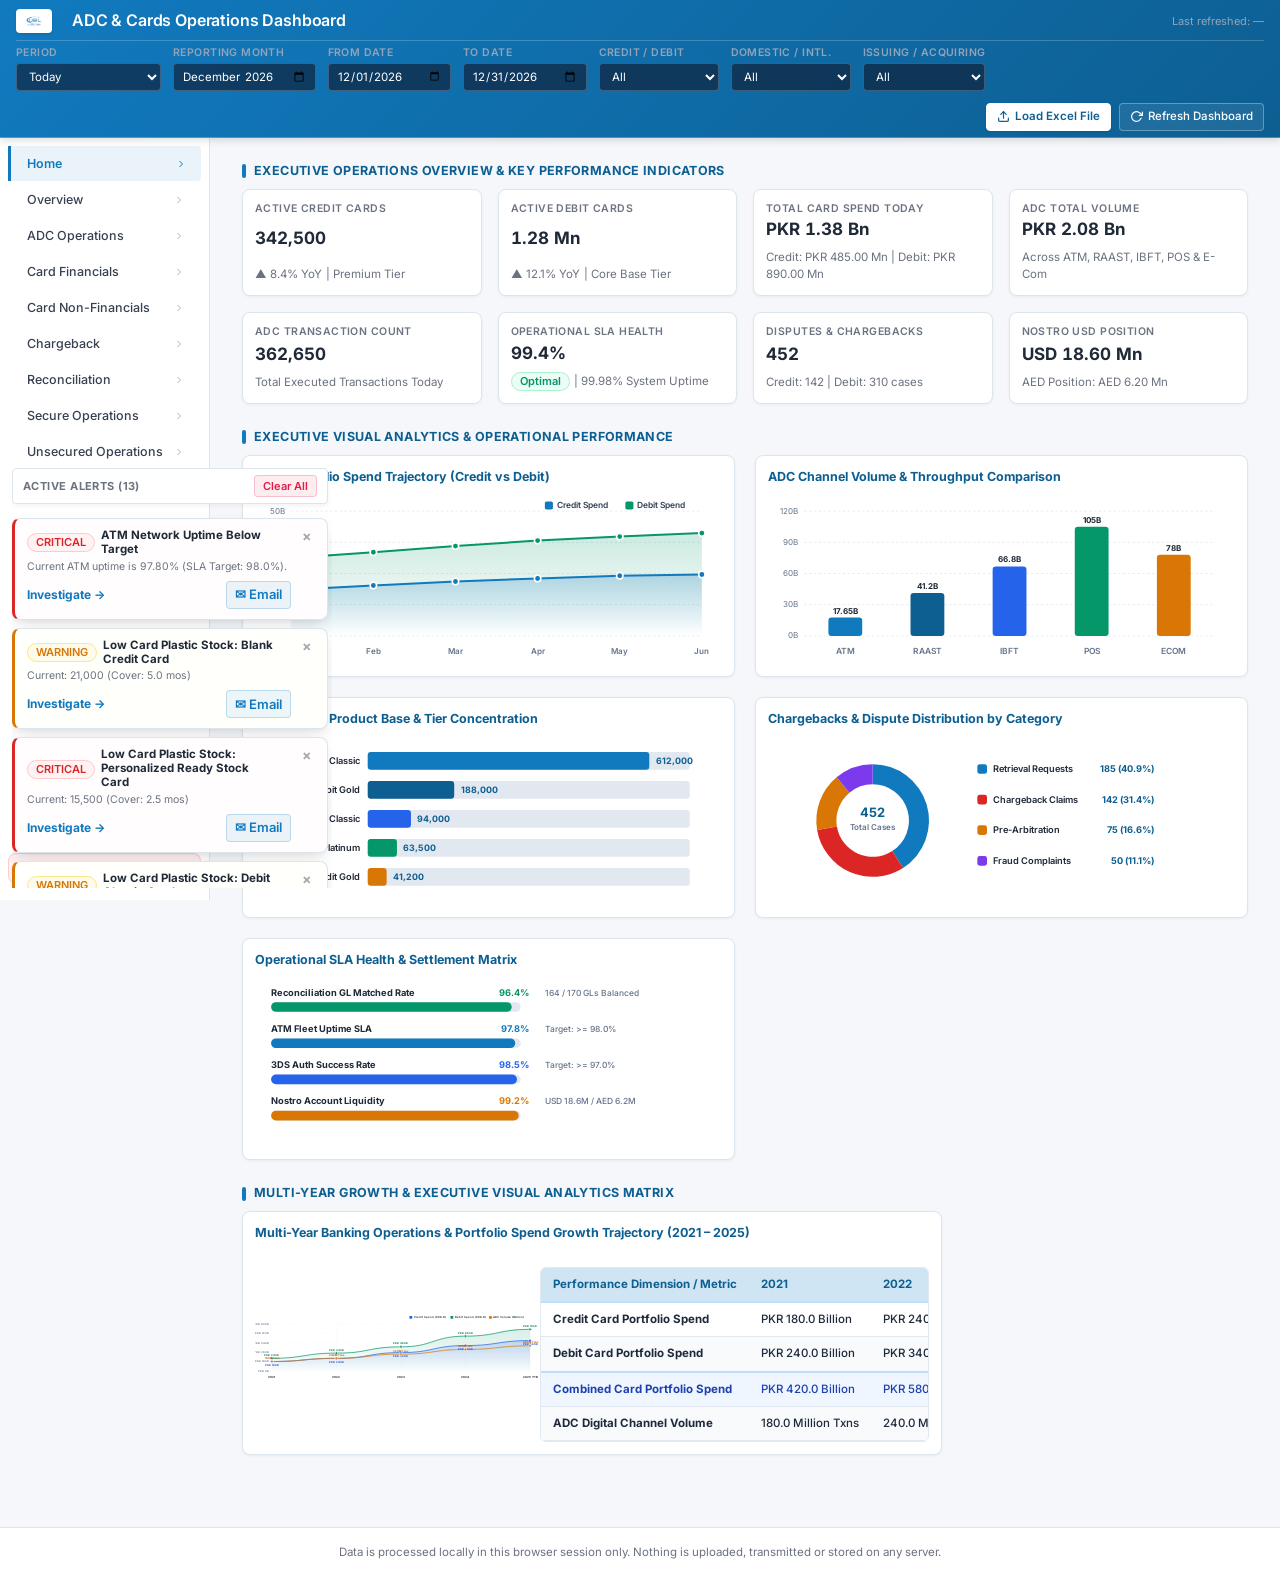
==== commit be2fb7ab: "fix: reserve exact fixed header height to eliminate layout overlap" ====
--- a/Dashboard.html
+++ b/Dashboard.html
@@ -22,15 +22,6 @@
     <div class="header-actions">
       <span id="loadedFileName" class="loaded-file"></span>
       <span id="lastRefreshed" class="last-refreshed">Last refreshed: &mdash;</span>
-      <button id="btnLoadExcel" class="btn btn-primary" type="button">
-        <svg width="14" height="14" viewBox="0 0 24 24" fill="none" stroke="currentColor" stroke-width="2.2" stroke-linecap="round" stroke-linejoin="round"><path d="M21 15v4a2 2 0 0 1-2 2H5a2 2 0 0 1-2-2v-4"></path><polyline points="17 8 12 3 7 8"></polyline><line x1="12" y1="3" x2="12" y2="15"></line></svg>
-        <span>Load Excel File</span>
-      </button>
-      <input id="fileInput" type="file" accept=".xlsx,.xls,.csv" hidden>
-      <button id="btnRefresh" class="btn btn-secondary" type="button">
-        <svg width="14" height="14" viewBox="0 0 24 24" fill="none" stroke="currentColor" stroke-width="2.2" stroke-linecap="round" stroke-linejoin="round"><polyline points="23 4 23 10 17 10"></polyline><path d="M20.49 15a9 9 0 1 1-2.12-9.36L23 10"></path></svg>
-        <span>Refresh Dashboard</span>
-      </button>
     </div>
   </div>
   <div id="globalMessage" class="global-message" role="status" aria-live="polite"></div>
@@ -80,9 +71,17 @@
         <option value="acquiring">Acquiring</option>
       </select>
     </label>
-    <button type="button" id="btnAllAlerts" class="btn-alerts-inbox">
-      <span>🔔 All Alerts</span>
-    </button>
+    <div class="filter-actions">
+      <button id="btnLoadExcel" class="btn btn-primary btn-compact" type="button">
+        <svg width="13" height="13" viewBox="0 0 24 24" fill="none" stroke="currentColor" stroke-width="2.2" stroke-linecap="round" stroke-linejoin="round"><path d="M21 15v4a2 2 0 0 1-2 2H5a2 2 0 0 1-2-2v-4"></path><polyline points="17 8 12 3 7 8"></polyline><line x1="12" y1="3" x2="12" y2="15"></line></svg>
+        <span>Load Excel File</span>
+      </button>
+      <input id="fileInput" type="file" accept=".xlsx,.xls,.csv" hidden>
+      <button id="btnRefresh" class="btn btn-secondary btn-compact" type="button">
+        <svg width="13" height="13" viewBox="0 0 24 24" fill="none" stroke="currentColor" stroke-width="2.2" stroke-linecap="round" stroke-linejoin="round"><polyline points="23 4 23 10 17 10"></polyline><path d="M20.49 15a9 9 0 1 1-2.12-9.36L23 10"></path></svg>
+        <span>Refresh Dashboard</span>
+      </button>
+    </div>
   </div>
 </header>
 
@@ -92,6 +91,10 @@
       <span>Home</span>
       <svg class="nav-arrow" width="12" height="12" viewBox="0 0 24 24" fill="none" stroke="currentColor" stroke-width="2"><polyline points="9 18 15 12 9 6"></polyline></svg>
     </button>
+    <button class="nav-item" data-page="overview" type="button">
+      <span>Overview</span>
+      <svg class="nav-arrow" width="12" height="12" viewBox="0 0 24 24" fill="none" stroke="currentColor" stroke-width="2"><polyline points="9 18 15 12 9 6"></polyline></svg>
+    </button>
     <button class="nav-item" data-page="adc-operations" type="button">
       <span>ADC Operations</span>
       <svg class="nav-arrow" width="12" height="12" viewBox="0 0 24 24" fill="none" stroke="currentColor" stroke-width="2"><polyline points="9 18 15 12 9 6"></polyline></svg>
@@ -123,6 +126,10 @@
     <button class="nav-item" data-page="banca" type="button">
       <span>Banca</span>
       <svg class="nav-arrow" width="12" height="12" viewBox="0 0 24 24" fill="none" stroke="currentColor" stroke-width="2"><polyline points="9 18 15 12 9 6"></polyline></svg>
+    </button>
+    <button type="button" id="btnAllAlerts" class="btn-alerts-sidebar">
+      <span class="alerts-icon">🔔</span>
+      <span>All Alerts</span>
     </button>
   </nav>
 
--- a/css/style.css
+++ b/css/style.css
@@ -20,6 +20,7 @@
   
   --header-bg-start: #117ABF; /* Core Brand Header Start */
   --header-bg-end: #0D5F92;   /* Core Brand Header End */
+  --header-height: 80px;      /* Dynamic Header Height Reserved Offset */
   
   --white: #FFFFFF;
   --bg: #F5F7FA;              /* Background */
@@ -123,14 +124,18 @@
 
 /* ---------- App Header ---------- */
 .app-header {
-  position: sticky;
+  position: fixed;
   top: 0;
-  z-index: 100;
+  left: 0;
+  right: 0;
+  width: 100%;
+  z-index: 1000;
   background: linear-gradient(135deg, var(--header-bg-start) 0%, var(--header-bg-end) 100%);
   color: var(--white);
-  padding: var(--space-2) var(--space-3);
-  border-bottom: 1px solid rgba(255, 255, 255, 0.1);
-  box-shadow: var(--shadow-md);
+  padding: 6px 16px 6px 16px;
+  border-bottom: 1px solid rgba(255, 255, 255, 0.25);
+  box-shadow: 0 2px 8px rgba(0, 0, 0, 0.15);
+  box-sizing: border-box;
 }
 
 .header-top {
@@ -138,19 +143,29 @@
   flex-wrap: wrap;
   align-items: center;
   justify-content: space-between;
-  gap: var(--space-2);
+  gap: var(--space-1);
+  padding: 1px 0;
+  min-height: 30px;
 }
 
 .header-titles {
   display: flex;
   flex-direction: column;
-  gap: var(--space-0-5);
+  gap: 0;
 }
 
 .header-title-row {
   display: flex;
   align-items: center;
   gap: var(--space-1);
+}
+
+.header-logo {
+  height: 24px;
+  max-height: 26px;
+  width: auto;
+  object-fit: contain;
+  flex-shrink: 0;
 }
 
 .header-icon {
@@ -159,15 +174,16 @@
 }
 
 .header-titles h1 {
-  font-size: 24px;
+  font-size: 16px;
   margin: 0;
-  font-weight: 700;
+  font-weight: 600;
+  line-height: 1.2;
   letter-spacing: -0.01em;
   color: var(--white);
 }
 
 .confidential-tag {
-  font-size: 11px;
+  font-size: 10px;
   letter-spacing: 0.06em;
   text-transform: uppercase;
   color: #94A3B8;
@@ -177,9 +193,9 @@
 .header-actions {
   display: flex;
   align-items: center;
-  gap: var(--space-1-5);
+  gap: var(--space-1);
   flex-wrap: wrap;
-  font-size: 12px;
+  font-size: 11px;
 }
 
 .data-status {
@@ -219,22 +235,31 @@
 .loaded-file, .last-refreshed {
   color: #94A3B8;
   white-space: nowrap;
-  font-size: 11.5px;
+  font-size: 11px;
 }
 
 .btn {
   display: inline-flex;
   align-items: center;
-  gap: 6px;
+  gap: 5px;
   border: 1px solid rgba(255, 255, 255, 0.2);
   background: rgba(255, 255, 255, 0.08);
   color: var(--white);
-  padding: 6px 12px;
+  padding: 5px 10px;
   border-radius: var(--radius-md);
-  font-size: 12.5px;
+  font-size: 11.5px;
   font-weight: 500;
   cursor: pointer;
   transition: all 0.15s ease;
+}
+
+.btn-compact {
+  padding: 4px 10px;
+  font-size: 11.5px;
+  height: 28px;
+  line-height: 1;
+  white-space: nowrap;
+  border-radius: var(--radius-sm);
 }
 
 .btn svg { flex-shrink: 0; }
@@ -280,9 +305,9 @@
 .btn-ghost:hover { color: var(--white); }
 
 .global-message {
-  margin-top: var(--space-1);
-  font-size: 12px;
-  min-height: 18px;
+  margin-top: 1px;
+  font-size: 11px;
+  min-height: 0;
   transition: all 0.2s ease;
 }
 .global-message.info { color: #93C5FD; }
@@ -290,33 +315,46 @@
 .global-message.success { color: #86EFAC; font-weight: 600; }
 
 .header-filters {
+  position: static;
+  background: transparent;
   display: flex;
   flex-wrap: wrap;
-  gap: var(--space-2);
-  margin-top: var(--space-2);
-  padding-top: var(--space-2);
-  border-top: 1px solid rgba(255, 255, 255, 0.12);
+  gap: var(--space-1-5);
+  margin-top: 4px;
+  padding: 4px 0 0 0;
+  border-top: 1px solid rgba(255, 255, 255, 0.2);
+  border-bottom: none;
+  box-shadow: none;
   align-items: flex-end;
 }
 
+.filter-actions {
+  display: flex;
+  align-items: center;
+  gap: 8px;
+  margin-left: auto;
+}
+
 .filter-item {
   display: flex;
   flex-direction: column;
-  font-size: 11px;
+  font-size: 10.5px;
   font-weight: 600;
   text-transform: uppercase;
   letter-spacing: 0.04em;
   color: #94A3B8;
-  gap: var(--space-0-5);
+  gap: 2px;
 }
 
 .filter-item select, .filter-item input {
-  padding: 6px 10px;
-  border-radius: var(--radius-md);
+  padding: 4px 8px;
+  height: 28px;
+  border-radius: var(--radius-sm);
   border: 1px solid rgba(255, 255, 255, 0.2);
   background: rgba(15, 23, 42, 0.6);
   color: var(--white);
-  min-width: 130px;
+  min-width: 120px;
+  font-size: 11.5px;
   transition: border-color 0.15s ease, background 0.15s ease, box-shadow 0.15s ease;
 }
 
@@ -340,7 +378,9 @@
 .app-body {
   display: flex;
   align-items: flex-start;
-  min-height: calc(100vh - 140px);
+  margin-top: var(--header-height);
+  min-height: calc(100vh - var(--header-height));
+  position: relative;
 }
 
 .side-nav {
@@ -351,12 +391,118 @@
   display: flex;
   flex-direction: column;
   padding: var(--space-1) 0;
-  position: sticky;
-  top: 135px;
-  height: calc(100vh - 135px);
+  position: fixed;
+  top: var(--header-height);
+  left: 0;
+  bottom: 0;
+  height: calc(100vh - var(--header-height));
   gap: 1px;
   overflow-y: auto;
   overflow-x: hidden;
+  z-index: 900;
+  box-sizing: border-box;
+}
+
+.page-content {
+  flex: 1;
+  margin-left: 210px;
+  padding: 16px 24px 32px 24px;
+  min-width: 0;
+  box-sizing: border-box;
+}
+
+.home-kpi-grid {
+  display: grid;
+  grid-template-columns: repeat(4, 1fr);
+  gap: var(--space-2);
+  margin-bottom: var(--space-3);
+}
+
+@media (max-width: 1200px) {
+  .home-kpi-grid {
+    grid-template-columns: repeat(2, 1fr);
+  }
+}
+
+.ov-chart-card.full-width {
+  grid-column: 1 / -1;
+  width: 100%;
+  margin-bottom: var(--space-3);
+  box-sizing: border-box;
+}
+
+.yearly-matrix-table-wrap {
+  margin-top: 16px;
+  overflow-x: auto;
+  border: 1px solid #E2E8F0;
+  border-radius: 6px;
+  background: #FFFFFF;
+}
+
+.yearly-matrix-table {
+  width: 100%;
+  border-collapse: collapse;
+  font-size: 11.5px;
+}
+
+.yearly-matrix-table th {
+  background: #D0E5F3 !important;
+  color: #0D5F92 !important;
+  font-weight: 700;
+  text-align: left;
+  padding: 8px 12px;
+  border-bottom: 2px solid #BCE0FD;
+  white-space: nowrap;
+}
+
+.yearly-matrix-table td {
+  padding: 8px 12px;
+  border-bottom: 1px solid #E2E8F0;
+  color: #1E293B;
+  font-weight: 500;
+  white-space: nowrap;
+}
+
+.yearly-matrix-table tr:nth-child(even) {
+  background: #F8FAFC;
+}
+
+.yearly-matrix-table tr.total-row {
+  background: #EFF6FF;
+  font-weight: 700;
+}
+
+.yearly-matrix-table tr.total-row td {
+  color: #1E40AF;
+  border-top: 2px solid #BFDBFE;
+}
+
+.btn-alerts-sidebar {
+  margin-top: auto;
+  margin-bottom: 8px;
+  margin-left: 8px;
+  margin-right: 8px;
+  display: flex;
+  align-items: center;
+  justify-content: center;
+  gap: 6px;
+  padding: 7px 12px;
+  background: rgba(239, 68, 68, 0.08);
+  color: #DC2626;
+  border: 1px solid rgba(239, 68, 68, 0.2);
+  border-radius: var(--radius-md);
+  font-size: 12px;
+  font-weight: 600;
+  cursor: pointer;
+  transition: all 0.15s ease;
+  width: calc(100% - 16px);
+  box-sizing: border-box;
+}
+
+.btn-alerts-sidebar:hover {
+  background: rgba(239, 68, 68, 0.16);
+  border-color: rgba(239, 68, 68, 0.35);
+  transform: translateY(-1px);
 }
 
 .nav-item {
@@ -2806,7 +2952,7 @@
     max-height: none;
     flex-direction: row;
     position: sticky;
-    top: 0;
+    top: var(--header-height);
     z-index: 100;
     overflow-x: auto;
     overflow-y: hidden;
@@ -3642,6 +3788,13 @@
   margin-bottom: var(--space-3);
 }
 
+.home-charts-grid {
+  display: grid;
+  grid-template-columns: repeat(2, 1fr);
+  gap: var(--space-2-5);
+  margin-bottom: var(--space-3);
+}
+
 .home-modules-grid {
   display: grid;
   grid-template-columns: repeat(3, 1fr);
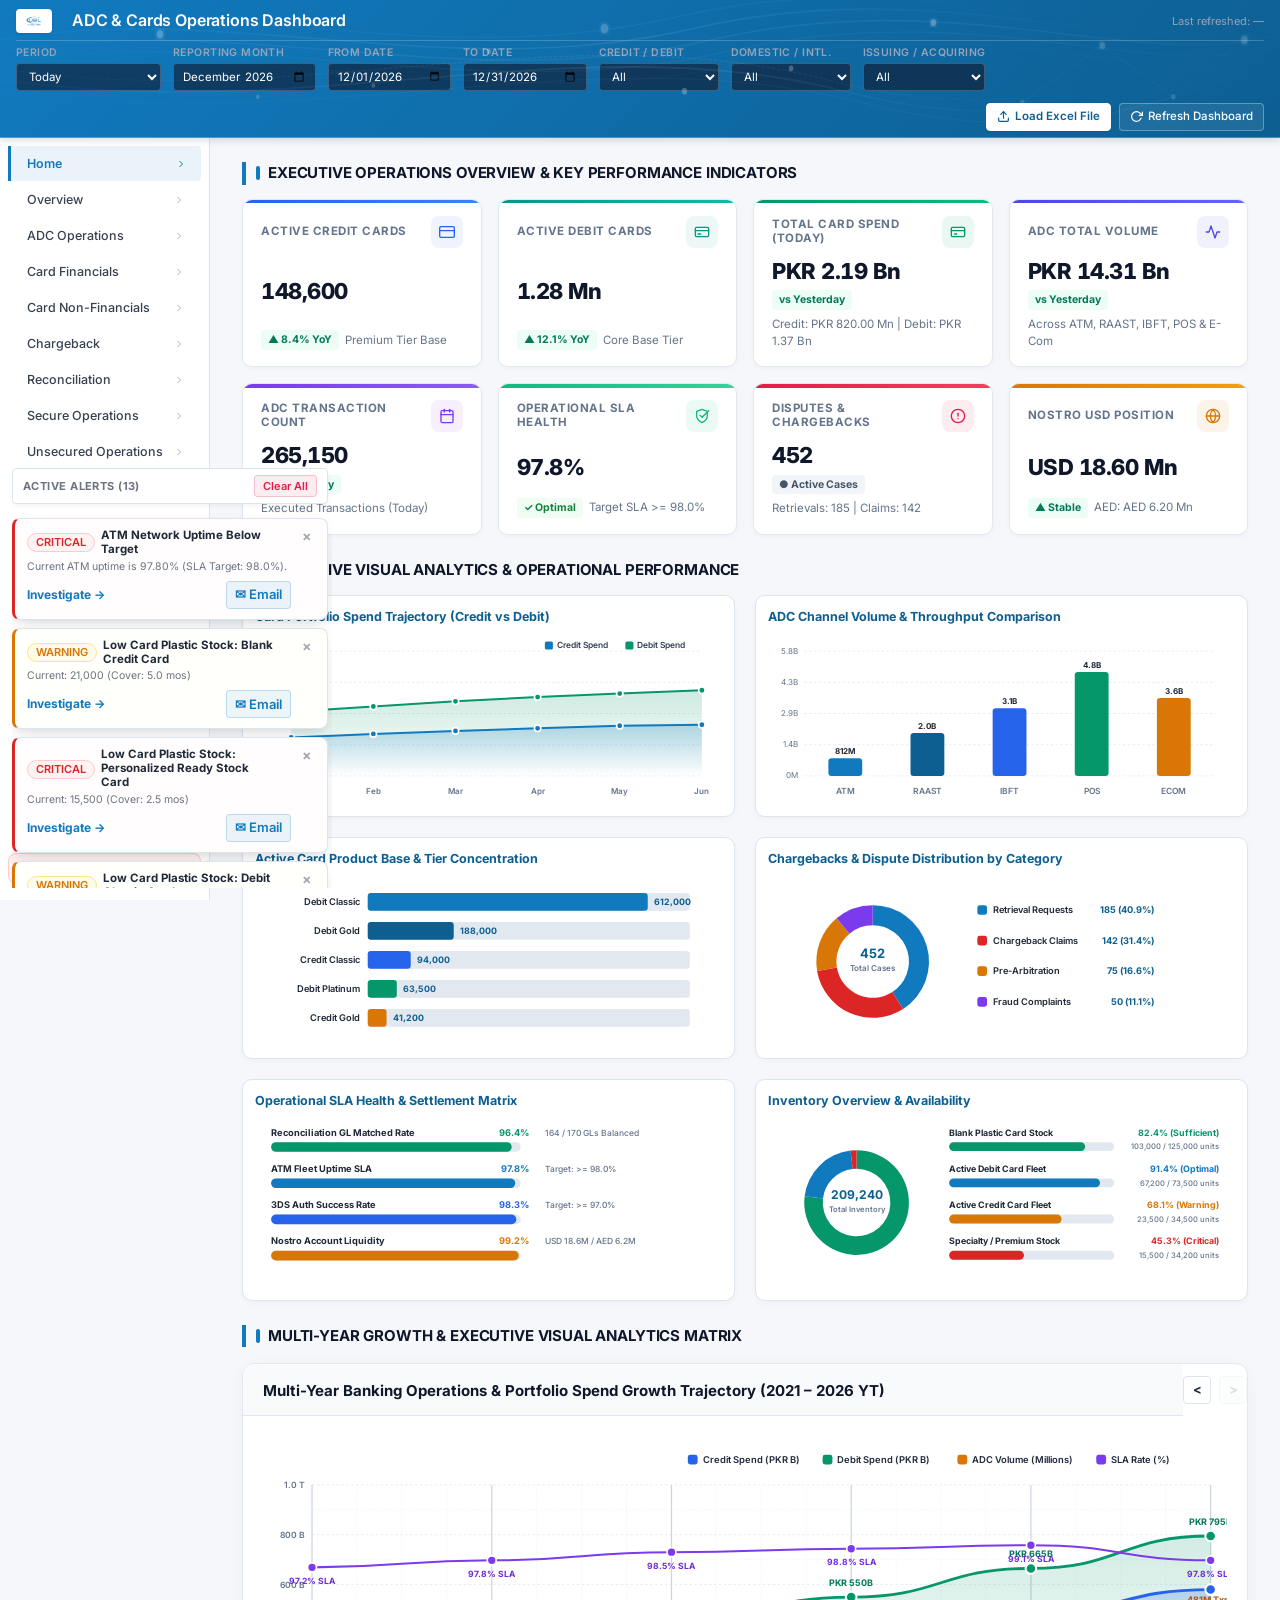
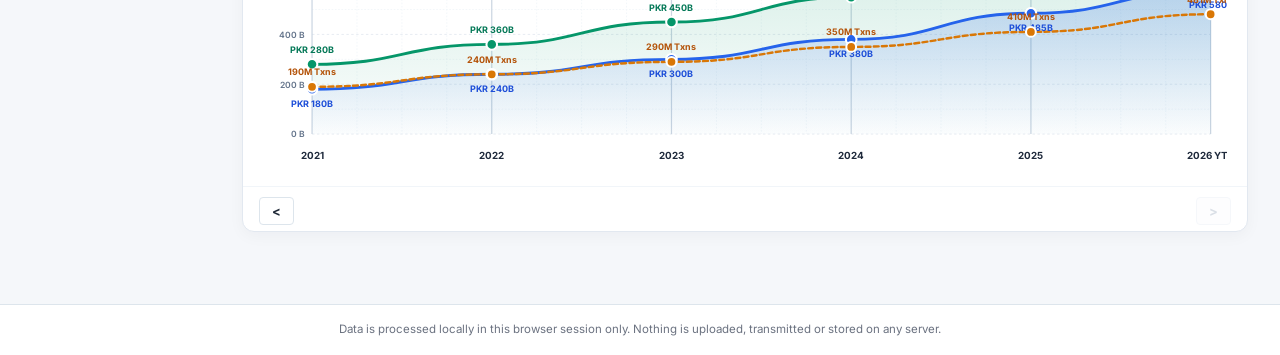
==== commit 244ba6ed: "chore: safe dashboard cleanup and header refinement" ====
--- a/Dashboard.html
+++ b/Dashboard.html
@@ -12,6 +12,68 @@
 <body>
 
 <header class="app-header">
+  <div class="header-texture-overlay" aria-hidden="true">
+    <svg class="header-texture-svg" viewBox="0 0 1440 120" preserveAspectRatio="none" xmlns="http://www.w3.org/2000/svg">
+      <defs>
+        <linearGradient id="hdrWaveGrad1" x1="0%" y1="0%" x2="100%" y2="0%">
+          <stop offset="0%" stop-color="#ffffff" stop-opacity="0.04"/>
+          <stop offset="30%" stop-color="#ffffff" stop-opacity="0.18"/>
+          <stop offset="70%" stop-color="#d0e5f3" stop-opacity="0.22"/>
+          <stop offset="100%" stop-color="#ffffff" stop-opacity="0.05"/>
+        </linearGradient>
+        <linearGradient id="hdrWaveGrad2" x1="0%" y1="0%" x2="100%" y2="0%">
+          <stop offset="0%" stop-color="#d0e5f3" stop-opacity="0.08"/>
+          <stop offset="50%" stop-color="#ffffff" stop-opacity="0.25"/>
+          <stop offset="100%" stop-color="#117abf" stop-opacity="0.03"/>
+        </linearGradient>
+        <filter id="hdrGlow" x="-20%" y="-20%" width="140%" height="140%">
+          <feGaussianBlur stdDeviation="3" result="blur"/>
+          <feComposite in="SourceGraphic" in2="blur" operator="over"/>
+        </filter>
+      </defs>
+
+      <g class="header-wave-group-1">
+        <path d="M0,45 C280,10 520,85 800,35 C1080,-15 1280,65 1440,30" fill="none" stroke="url(#hdrWaveGrad1)" stroke-width="1.2"/>
+        <path d="M0,55 C300,20 540,95 820,45 C1100,-5 1300,75 1440,40" fill="none" stroke="url(#hdrWaveGrad1)" stroke-width="1" stroke-opacity="0.7"/>
+        <path d="M0,35 C260,0 500,75 780,25 C1060,-25 1260,55 1440,20" fill="none" stroke="url(#hdrWaveGrad2)" stroke-width="1.5"/>
+        <path d="M0,65 C320,30 560,105 840,55 C1120,5 1320,85 1440,50" fill="none" stroke="url(#hdrWaveGrad1)" stroke-width="0.8" stroke-opacity="0.5"/>
+        <path d="M0,25 C240,-10 480,65 760,15 C1040,-35 1240,45 1440,10" fill="none" stroke="url(#hdrWaveGrad2)" stroke-width="1.2" stroke-opacity="0.6"/>
+      </g>
+
+      <g class="header-wave-group-2">
+        <path d="M0,70 C350,110 650,20 950,80 C1250,140 1380,25 1440,60" fill="none" stroke="url(#hdrWaveGrad2)" stroke-width="1.4"/>
+        <path d="M0,80 C370,120 670,30 970,90 C1270,150 1400,35 1440,70" fill="none" stroke="url(#hdrWaveGrad1)" stroke-width="0.9" stroke-opacity="0.6"/>
+        <path d="M0,60 C330,100 630,10 930,70 C1230,130 1360,15 1440,50" fill="none" stroke="url(#hdrWaveGrad2)" stroke-width="1.1" stroke-dasharray="4 2"/>
+      </g>
+
+      <g class="header-network-mesh" opacity="0.6">
+        <line x1="1150" y1="90" x2="1240" y2="40" stroke="rgba(255,255,255,0.2)" stroke-width="0.8"/>
+        <line x1="1240" y1="40" x2="1320" y2="85" stroke="rgba(255,255,255,0.2)" stroke-width="0.8"/>
+        <line x1="1320" y1="85" x2="1400" y2="35" stroke="rgba(255,255,255,0.15)" stroke-width="0.8"/>
+        <line x1="1240" y1="40" x2="1360" y2="20" stroke="rgba(255,255,255,0.15)" stroke-dasharray="2 2" stroke-width="0.8"/>
+        <line x1="1150" y1="90" x2="1220" y2="105" stroke="rgba(255,255,255,0.15)" stroke-width="0.8"/>
+        <line x1="1220" y1="105" x2="1320" y2="85" stroke="rgba(255,255,255,0.18)" stroke-width="0.8"/>
+
+        <circle cx="1150" cy="90" r="2.5" fill="#ffffff" opacity="0.7"/>
+        <circle cx="1240" cy="40" r="3" fill="#ffffff" opacity="0.9" filter="url(#hdrGlow)"/>
+        <circle cx="1320" cy="85" r="2.5" fill="#d0e5f3" opacity="0.8"/>
+        <circle cx="1400" cy="35" r="3.5" fill="#ffffff" opacity="0.9" filter="url(#hdrGlow)"/>
+        <circle cx="1360" cy="20" r="2" fill="#ffffff" opacity="0.6"/>
+        <circle cx="1220" cy="105" r="2" fill="#ffffff" opacity="0.5"/>
+      </g>
+
+      <g class="header-particles">
+        <circle class="particle p1" cx="180" cy="30" r="3.5" fill="#ffffff" opacity="0.75" filter="url(#hdrGlow)"/>
+        <circle class="particle p2" cx="420" cy="75" r="2" fill="#ffffff" opacity="0.6"/>
+        <circle class="particle p3" cx="680" cy="25" r="4" fill="#d0e5f3" opacity="0.8" filter="url(#hdrGlow)"/>
+        <circle class="particle p4" cx="890" cy="60" r="2.5" fill="#ffffff" opacity="0.7"/>
+        <circle class="particle p5" cx="1050" cy="20" r="3" fill="#ffffff" opacity="0.85" filter="url(#hdrGlow)"/>
+        <circle class="particle p6" cx="290" cy="85" r="2" fill="#ffffff" opacity="0.5"/>
+        <circle class="particle p7" cx="550" cy="45" r="2.5" fill="#ffffff" opacity="0.65"/>
+        <circle class="particle p8" cx="770" cy="80" r="3" fill="#ffffff" opacity="0.7"/>
+      </g>
+    </svg>
+  </div>
   <div class="header-top">
     <div class="header-titles">
       <div class="header-title-row">
--- a/css/style.css
+++ b/css/style.css
@@ -136,6 +136,43 @@
   border-bottom: 1px solid rgba(255, 255, 255, 0.25);
   box-shadow: 0 2px 8px rgba(0, 0, 0, 0.15);
   box-sizing: border-box;
+  overflow: hidden;
+}
+
+/* Digital Network Vector Texture Overlay */
+.header-texture-overlay {
+  position: absolute;
+  top: 0;
+  left: 0;
+  width: 100%;
+  height: 100%;
+  pointer-events: none;
+  z-index: 0;
+  opacity: 0.35;
+  overflow: hidden;
+  transition: opacity 0.3s ease;
+}
+
+.header-texture-svg {
+  width: 100%;
+  height: 100%;
+  display: block;
+}
+
+/* Ensure text & inputs remain floating crystal-clear over texture */
+.header-top,
+.header-filters,
+.global-message {
+  position: relative;
+  z-index: 2;
+}
+
+/* Completely Static Vector Background Texture (No Movement / No Animations) */
+.header-wave-group-1,
+.header-wave-group-2,
+.header-particles .particle {
+  animation: none !important;
+  transform: none !important;
 }
 
 .header-top {
@@ -414,28 +451,185 @@
 .home-kpi-grid {
   display: grid;
   grid-template-columns: repeat(4, 1fr);
-  gap: var(--space-2);
-  margin-bottom: var(--space-3);
-}
-
-@media (max-width: 1200px) {
+  gap: 16px;
+  margin-bottom: 24px;
+}
+
+@media (max-width: 1280px) {
   .home-kpi-grid {
     grid-template-columns: repeat(2, 1fr);
   }
 }
 
+@media (max-width: 640px) {
+  .home-kpi-grid {
+    grid-template-columns: 1fr;
+  }
+}
+
+.home-kpi-card {
+  background: #FFFFFF;
+  border: 1px solid #E2E8F0;
+  border-radius: 10px;
+  padding: 16px 18px;
+  box-shadow: 0 2px 8px rgba(15, 23, 42, 0.04), 0 1px 2px rgba(15, 23, 42, 0.02);
+  transition: transform 0.2s cubic-bezier(0.4, 0, 0.2, 1), box-shadow 0.2s cubic-bezier(0.4, 0, 0.2, 1), border-color 0.2s ease;
+  display: flex;
+  flex-direction: column;
+  justify-content: space-between;
+  height: 100%;
+  min-height: 120px;
+  box-sizing: border-box;
+  position: relative;
+  overflow: hidden;
+}
+
+.home-kpi-card::before {
+  content: "";
+  position: absolute;
+  top: 0;
+  left: 0;
+  right: 0;
+  height: 3.5px;
+}
+
+.home-kpi-card.accent-blue::before { background: linear-gradient(90deg, #2563EB, #3B82F6); }
+.home-kpi-card.accent-teal::before { background: linear-gradient(90deg, #0D9488, #14B8A6); }
+.home-kpi-card.accent-green::before { background: linear-gradient(90deg, #059669, #10B981); }
+.home-kpi-card.accent-indigo::before { background: linear-gradient(90deg, #4F46E5, #6366F1); }
+.home-kpi-card.accent-purple::before { background: linear-gradient(90deg, #7C3AED, #8B5CF6); }
+.home-kpi-card.accent-emerald::before { background: linear-gradient(90deg, #059669, #34D399); }
+.home-kpi-card.accent-rose::before { background: linear-gradient(90deg, #E11D48, #F43F5E); }
+.home-kpi-card.accent-amber::before { background: linear-gradient(90deg, #D97706, #F59E0B); }
+
+.home-kpi-card:hover {
+  transform: translateY(-3px);
+  box-shadow: 0 10px 20px rgba(15, 23, 42, 0.08), 0 3px 6px rgba(15, 23, 42, 0.04);
+  border-color: #CBD5E1;
+}
+
+.home-kpi-head {
+  display: flex;
+  align-items: center;
+  justify-content: space-between;
+  margin-bottom: 10px;
+}
+
+.home-kpi-title {
+  font-size: 11px;
+  font-weight: 700;
+  text-transform: uppercase;
+  letter-spacing: 0.05em;
+  color: #64748B;
+  line-height: 1.2;
+}
+
+.home-kpi-icon {
+  width: 30px;
+  height: 30px;
+  border-radius: 8px;
+  display: flex;
+  align-items: center;
+  justify-content: center;
+  flex-shrink: 0;
+}
+
+.accent-blue .home-kpi-icon { background: rgba(37, 99, 235, 0.08); color: #2563EB; }
+.accent-teal .home-kpi-icon { background: rgba(13, 148, 136, 0.08); color: #0D9488; }
+.accent-green .home-kpi-icon { background: rgba(5, 150, 105, 0.08); color: #059669; }
+.accent-indigo .home-kpi-icon { background: rgba(79, 70, 229, 0.08); color: #4F46E5; }
+.accent-purple .home-kpi-icon { background: rgba(124, 58, 237, 0.08); color: #7C3AED; }
+.accent-emerald .home-kpi-icon { background: rgba(5, 150, 105, 0.08); color: #059669; }
+.accent-rose .home-kpi-icon { background: rgba(225, 29, 72, 0.08); color: #E11D48; }
+.accent-amber .home-kpi-icon { background: rgba(217, 119, 6, 0.08); color: #D97706; }
+
+.home-kpi-val {
+  font-size: 23px;
+  font-weight: 700;
+  color: #0F172A;
+  font-variant-numeric: tabular-nums;
+  line-height: 1.25;
+  letter-spacing: -0.02em;
+  margin-bottom: 8px;
+}
+
+.home-kpi-sub {
+  font-size: 11.5px;
+  color: #64748B;
+  display: flex;
+  align-items: center;
+  gap: 6px;
+  flex-wrap: wrap;
+}
+
+.kpi-badge {
+  display: inline-flex;
+  align-items: center;
+  gap: 3px;
+  padding: 2px 7px;
+  border-radius: 9999px;
+  font-size: 10.5px;
+  font-weight: 700;
+  white-space: nowrap;
+}
+
+.kpi-badge.up { background: #ECFDF5; color: #047857; }
+.kpi-badge.down { background: #FEF2F2; color: #B91C1C; }
+.kpi-badge.ok { background: #EFF6FF; color: #1D4ED8; }
+.kpi-badge.neutral { background: #F1F5F9; color: #475569; }
+
 .ov-chart-card.full-width {
   grid-column: 1 / -1;
-  width: 100%;
-  margin-bottom: var(--space-3);
+  width: 100% !important;
+  max-width: 100% !important;
+  margin-top: 16px;
+  margin-bottom: 32px;
+  padding: 0;
   box-sizing: border-box;
+  background: #FFFFFF;
+  border: 1px solid #E2E8F0;
+  border-radius: 12px;
+  box-shadow: 0 4px 16px rgba(15, 23, 42, 0.04);
+  overflow: hidden;
+  clear: both;
+  display: block !important;
+}
+
+.ov-chart-card.full-width .ov-chart-title {
+  padding: 16px 20px 12px 20px;
+  font-size: 15px;
+  font-weight: 700;
+  color: #0F172A;
+  background: #F8FAFC;
+  border-bottom: 1px solid #E2E8F0;
+  margin: 0;
+  box-sizing: border-box;
+  width: 100% !important;
+}
+
+.ov-chart-card.full-width .ov-chart-body {
+  padding: 16px 20px;
+  width: 100% !important;
+  max-width: 100% !important;
+  box-sizing: border-box;
+  overflow: hidden;
+  display: block !important;
+  flex: none !important;
+}
+
+.ov-chart-card.full-width .ov-chart-body svg {
+  width: 100% !important;
+  height: auto !important;
+  max-width: 100% !important;
+  min-width: 100% !important;
+  display: block !important;
 }
 
 .yearly-matrix-table-wrap {
   margin-top: 16px;
   overflow-x: auto;
   border: 1px solid #E2E8F0;
-  border-radius: 6px;
+  border-radius: 8px;
   background: #FFFFFF;
 }
 
@@ -446,17 +640,17 @@
 }
 
 .yearly-matrix-table th {
-  background: #D0E5F3 !important;
-  color: #0D5F92 !important;
+  background: #F1F5F9 !important;
+  color: #0F172A !important;
   font-weight: 700;
   text-align: left;
-  padding: 8px 12px;
-  border-bottom: 2px solid #BCE0FD;
+  padding: 10px 14px;
+  border-bottom: 2px solid #E2E8F0;
   white-space: nowrap;
 }
 
 .yearly-matrix-table td {
-  padding: 8px 12px;
+  padding: 10px 14px;
   border-bottom: 1px solid #E2E8F0;
   color: #1E293B;
   font-weight: 500;
@@ -3923,5 +4117,228 @@
   }
 }
 
-
-
+/* Multi-Year Graph Year Navigation Controls */
+.year-nav-controls {
+  display: flex;
+  align-items: center;
+  gap: 8px;
+}
+
+.year-nav-btn {
+  display: inline-flex;
+  align-items: center;
+  justify-content: center;
+  height: 28px;
+  min-width: 28px;
+  padding: 0 8px;
+  border-radius: var(--radius-sm, 4px);
+  border: 1px solid var(--border, #CBD5E1);
+  background: #FFFFFF;
+  color: var(--text-main, #1E293B);
+  font-size: 13px;
+  font-weight: 700;
+  cursor: pointer;
+  transition: all 0.15s ease;
+  user-select: none;
+  line-height: 1;
+}
+
+.year-nav-btn:hover:not(:disabled) {
+  background: #F1F5F9;
+  border-color: #0D5F92;
+  color: #0D5F92;
+  box-shadow: 0 1px 3px rgba(0,0,0,0.08);
+}
+
+.year-nav-btn:disabled {
+  opacity: 0.35;
+  cursor: not-allowed;
+  border-color: #E2E8F0;
+  background: #F8FAFC;
+  color: #94A3B8;
+  box-shadow: none;
+}
+
+/* =====================================================================
+   HOME PAGE ENHANCEMENTS — EXECUTIVE BANKING DASHBOARD STYLING
+   ===================================================================== */
+
+.home-kpi-grid {
+  display: grid;
+  grid-template-columns: repeat(4, 1fr);
+  gap: 16px;
+  margin-bottom: 24px;
+}
+
+@media (max-width: 1200px) {
+  .home-kpi-grid {
+    grid-template-columns: repeat(2, 1fr);
+  }
+}
+
+@media (max-width: 640px) {
+  .home-kpi-grid {
+    grid-template-columns: 1fr;
+  }
+}
+
+.home-kpi-card {
+  background: #FFFFFF;
+  border: 1px solid #E2E8F0;
+  border-radius: 10px;
+  padding: 16px 18px;
+  display: flex;
+  flex-direction: column;
+  justify-content: space-between;
+  box-shadow: 0 2px 5px rgba(15, 23, 42, 0.03);
+  transition: transform 0.22s cubic-bezier(0.4, 0, 0.2, 1), box-shadow 0.22s cubic-bezier(0.4, 0, 0.2, 1), border-color 0.22s ease;
+  position: relative;
+  overflow: hidden;
+}
+
+.home-kpi-card::before {
+  content: "";
+  position: absolute;
+  top: 0;
+  left: 0;
+  right: 0;
+  height: 3.5px;
+  background: #0D5F92;
+  transition: height 0.2s ease;
+}
+
+.home-kpi-card.accent-blue::before { background: linear-gradient(90deg, #2563EB, #3B82F6); }
+.home-kpi-card.accent-teal::before { background: linear-gradient(90deg, #0D9488, #14B8A6); }
+.home-kpi-card.accent-green::before { background: linear-gradient(90deg, #059669, #10B981); }
+.home-kpi-card.accent-indigo::before { background: linear-gradient(90deg, #4F46E5, #6366F1); }
+.home-kpi-card.accent-purple::before { background: linear-gradient(90deg, #7C3AED, #8B5CF6); }
+.home-kpi-card.accent-emerald::before { background: linear-gradient(90deg, #10B981, #34D399); }
+.home-kpi-card.accent-rose::before { background: linear-gradient(90deg, #E11D48, #F43F5E); }
+.home-kpi-card.accent-amber::before { background: linear-gradient(90deg, #D97706, #F59E0B); }
+
+.home-kpi-card:hover {
+  transform: translateY(-3px);
+  box-shadow: 0 10px 22px -4px rgba(15, 23, 42, 0.08);
+  border-color: #CBD5E1;
+}
+
+.home-kpi-card:hover::before {
+  height: 4.5px;
+}
+
+.home-kpi-head {
+  display: flex;
+  align-items: center;
+  justify-content: space-between;
+  margin-bottom: 10px;
+}
+
+.home-kpi-title {
+  font-size: 11.5px;
+  font-weight: 700;
+  text-transform: uppercase;
+  letter-spacing: 0.5px;
+  color: #64748B;
+}
+
+.home-kpi-icon {
+  width: 32px;
+  height: 32px;
+  border-radius: 8px;
+  display: flex;
+  align-items: center;
+  justify-content: center;
+  background: #F1F5F9;
+  color: #0D5F92;
+  transition: transform 0.2s ease, background-color 0.2s ease, color 0.2s ease;
+}
+
+.home-kpi-card.accent-blue .home-kpi-icon { background: rgba(37, 99, 235, 0.08); color: #2563EB; }
+.home-kpi-card.accent-teal .home-kpi-icon { background: rgba(13, 148, 136, 0.08); color: #0D9488; }
+.home-kpi-card.accent-green .home-kpi-icon { background: rgba(5, 150, 105, 0.08); color: #059669; }
+.home-kpi-card.accent-indigo .home-kpi-icon { background: rgba(79, 70, 229, 0.08); color: #4F46E5; }
+.home-kpi-card.accent-purple .home-kpi-icon { background: rgba(124, 58, 237, 0.08); color: #7C3AED; }
+.home-kpi-card.accent-emerald .home-kpi-icon { background: rgba(16, 185, 129, 0.08); color: #10B981; }
+.home-kpi-card.accent-rose .home-kpi-icon { background: rgba(225, 29, 72, 0.08); color: #E11D48; }
+.home-kpi-card.accent-amber .home-kpi-icon { background: rgba(217, 119, 6, 0.08); color: #D97706; }
+
+.home-kpi-card:hover .home-kpi-icon {
+  transform: scale(1.08);
+}
+
+.home-kpi-val {
+  font-size: 22px;
+  font-weight: 800;
+  color: #0F172A;
+  letter-spacing: -0.02em;
+  margin-bottom: 6px;
+  line-height: 1.2;
+}
+
+.home-kpi-sub {
+  font-size: 11.5px;
+  color: #64748B;
+  display: flex;
+  align-items: center;
+  gap: 6px;
+  flex-wrap: wrap;
+}
+
+.home-kpi-sub .kpi-badge {
+  font-size: 10.5px;
+  font-weight: 700;
+  padding: 2px 7px;
+  border-radius: 4px;
+}
+
+.home-kpi-sub .kpi-badge.up {
+  background: #ECFDF5;
+  color: #047857;
+}
+
+.home-kpi-sub .kpi-badge.ok {
+  background: #F0FDF4;
+  color: #15803D;
+}
+
+.home-kpi-sub .kpi-badge.neutral {
+  background: #F1F5F9;
+  color: #475569;
+}
+
+/* Section Title Hierarchy */
+.section-title {
+  border-left: 4px solid #117ABF;
+  padding-left: 10px;
+  font-size: 15px;
+  font-weight: 700;
+  color: #0F172A;
+  margin: 24px 0 14px 0;
+  letter-spacing: -0.01em;
+}
+
+/* Polished Chart Cards Hover and Transitions */
+.ov-chart-card {
+  transition: transform 0.2s ease, box-shadow 0.2s ease, border-color 0.2s ease;
+  border-radius: 10px;
+  box-shadow: 0 2px 6px rgba(15, 23, 42, 0.03);
+}
+
+.ov-chart-card:hover {
+  box-shadow: 0 8px 18px rgba(15, 23, 42, 0.06);
+}
+
+.chart-point-node {
+  cursor: pointer;
+  transition: r 0.2s ease, fill 0.2s ease, stroke-width 0.2s ease;
+}
+
+.chart-point-node:hover {
+  r: 8.5;
+  stroke-width: 3.5;
+}
+
+
+
+
+
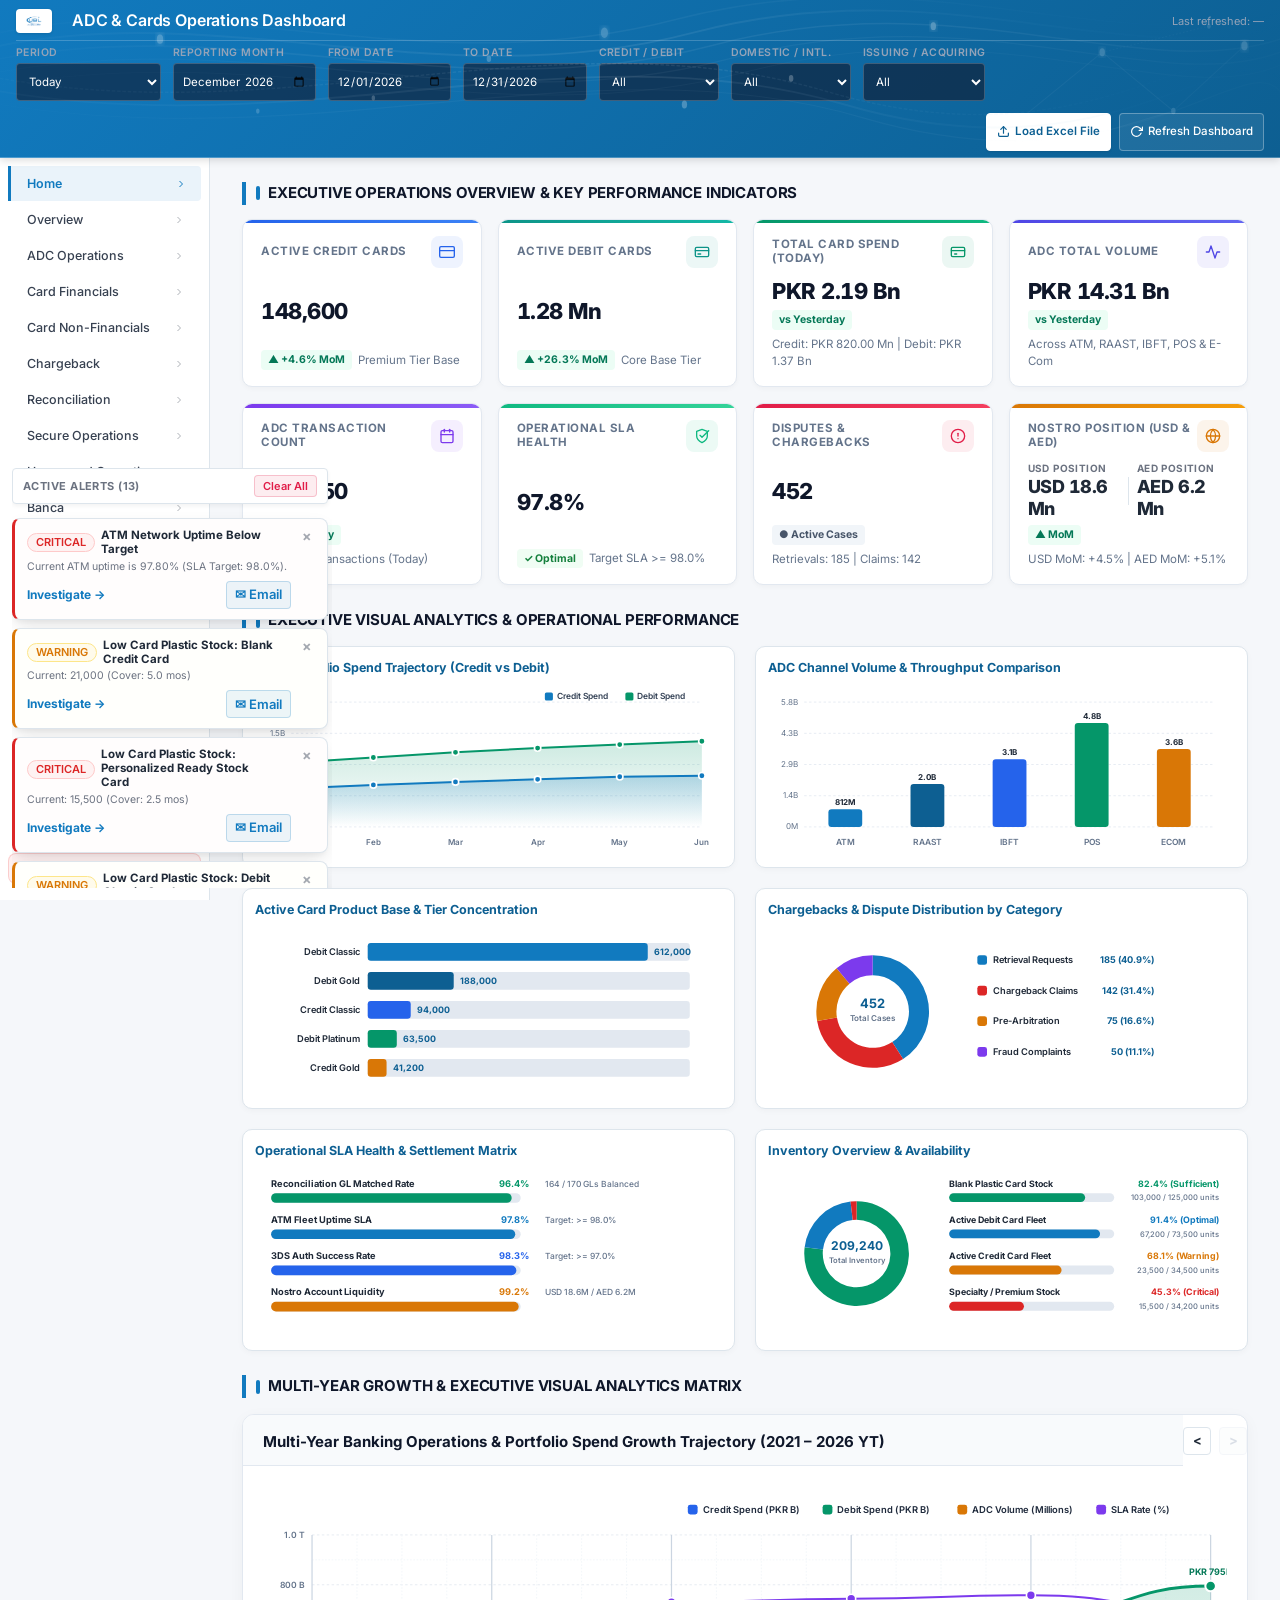
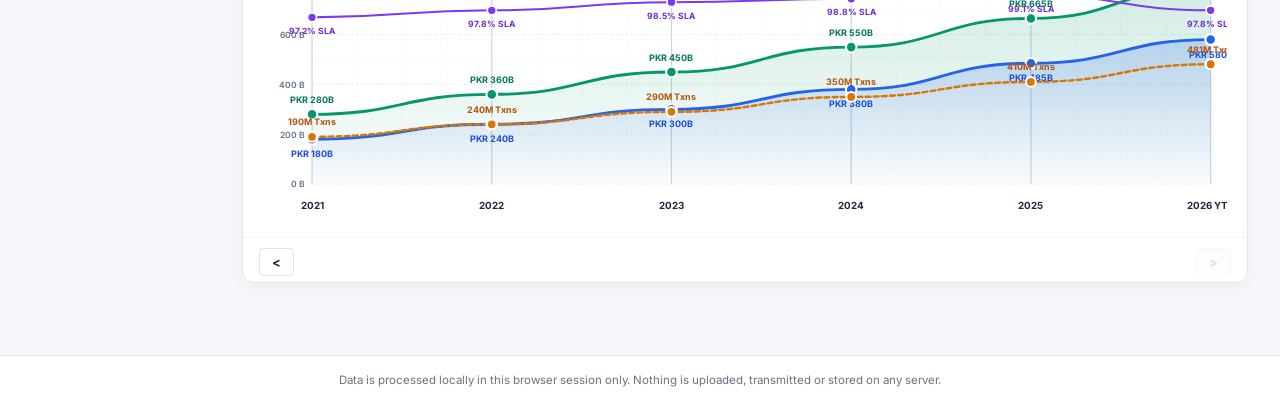
==== commit 2cdd2708: "Updated - 24 Sep" ====
--- a/Dashboard.html
+++ b/Dashboard.html
@@ -77,6 +77,9 @@
   <div class="header-top">
     <div class="header-titles">
       <div class="header-title-row">
+        <button id="btnMobileNavToggle" class="mobile-nav-toggle-btn" type="button" aria-label="Toggle Navigation Menu">
+          <svg width="20" height="20" viewBox="0 0 24 24" fill="none" stroke="currentColor" stroke-width="2.2" stroke-linecap="round" stroke-linejoin="round"><line x1="3" y1="12" x2="21" y2="12"/><line x1="3" y1="6" x2="21" y2="6"/><line x1="3" y1="18" x2="21" y2="18"/></svg>
+        </button>
         <img src="UBL_logo.png" alt="UBL Logo" class="header-logo" onerror="this.onerror=null;this.src='images/UBL_logo.png';">
         <h1>ADC &amp; Cards Operations Dashboard</h1>
       </div>
--- a/css/style.css
+++ b/css/style.css
@@ -1857,7 +1857,8 @@
   display: flex;
   flex-direction: column;
   justify-content: space-between;
-  overflow-x: auto;
+  overflow-x: hidden;
+  overflow-y: hidden;
 }
 
 .ov-kpi-table {
@@ -1884,25 +1885,25 @@
 }
 
 .ov-kpi-table th.col-metric {
-  text-align: left;
+  text-align: left !important;
   width: 38%;
 }
 
 .ov-kpi-table th.col-val {
-  text-align: center;
-  width: 22%;
+  text-align: center !important;
+  width: 21%;
 }
 
 .ov-kpi-table th.col-change {
-  text-align: center;
-  width: 18%;
+  text-align: center !important;
+  width: 20%;
 }
 
 .ov-kpi-table td {
   padding: 4px 4px;
   border-bottom: 1px solid var(--border-light);
   color: var(--text-main);
-  text-align: right;
+  text-align: center;
   font-variant-numeric: tabular-nums;
   white-space: nowrap;
   vertical-align: middle;
@@ -1915,10 +1916,10 @@
 }
 
 .ov-kpi-table td.col-metric {
-  text-align: left;
+  text-align: left !important;
   font-weight: 600;
   color: var(--text-main);
-  font-size: 10.5px;
+  font-size: 10px;
   white-space: normal;
   word-break: break-word;
   overflow-wrap: break-word;
@@ -1926,12 +1927,53 @@
 }
 
 .ov-kpi-table td.col-val {
-  text-align: right;
+  text-align: center !important;
   font-weight: 600;
+  font-size: 10px;
 }
 
 .ov-kpi-table td.col-change {
-  text-align: right;
+  text-align: center !important;
+  font-size: 10px;
+}
+
+/* Home Page NOSTRO Equal Dual Value Display */
+.home-nostro-dual-val {
+  display: flex;
+  align-items: center;
+  justify-content: space-between;
+  width: 100%;
+  gap: 8px;
+}
+
+.nostro-dual-item {
+  flex: 1;
+  display: flex;
+  flex-direction: column;
+}
+
+.nostro-dual-lbl {
+  font-size: 10px;
+  font-weight: 700;
+  text-transform: uppercase;
+  letter-spacing: 0.04em;
+  color: var(--text-secondary, #64748b);
+  margin-bottom: 2px;
+}
+
+.nostro-dual-num {
+  font-size: 18px;
+  font-weight: 800;
+  color: var(--text-main, #0f172a);
+  font-variant-numeric: tabular-nums;
+  line-height: 1.2;
+}
+
+.nostro-dual-divider {
+  width: 1px;
+  height: 28px;
+  background: var(--border, #cbd5e1);
+  flex-shrink: 0;
 }
 
 .ov-kpi-table td .indicator {
@@ -4338,7 +4380,198 @@
   stroke-width: 3.5;
 }
 
-
-
-
-
+/* =====================================================================
+   RESPONSIVE & MOBILE-FRIENDLY DASHBOARD ENHANCEMENTS
+   ===================================================================== */
+
+/* Page-level overflow prevention */
+html, body {
+  width: 100%;
+  max-width: 100%;
+  overflow-x: hidden;
+}
+
+/* Mobile Hamburger Menu Toggle Button */
+.mobile-nav-toggle-btn {
+  display: none;
+  align-items: center;
+  justify-content: center;
+  width: 36px;
+  height: 36px;
+  padding: 0;
+  background: rgba(255, 255, 255, 0.15);
+  border: 1px solid rgba(255, 255, 255, 0.3);
+  border-radius: var(--radius-md, 6px);
+  color: #FFFFFF;
+  cursor: pointer;
+  transition: background-color 0.15s ease;
+  margin-right: 6px;
+  flex-shrink: 0;
+}
+
+.mobile-nav-toggle-btn:hover,
+.mobile-nav-toggle-btn:active {
+  background: rgba(255, 255, 255, 0.25);
+}
+
+/* Mobile Navigation Backdrop Overlay */
+.mobile-nav-backdrop {
+  position: fixed;
+  top: 0;
+  left: 0;
+  width: 100vw;
+  height: 100vh;
+  background: rgba(15, 23, 42, 0.5);
+  backdrop-filter: blur(2px);
+  z-index: 1040;
+  opacity: 0;
+  pointer-events: none;
+  transition: opacity 0.25s ease;
+}
+
+.mobile-nav-backdrop.active {
+  opacity: 1;
+  pointer-events: auto;
+}
+
+/* Touch-friendly inputs, selects and buttons */
+.filter-item select,
+.filter-item input,
+.subtab-btn,
+.btn {
+  min-height: 38px;
+  box-sizing: border-box;
+}
+
+/* Responsive Table Wrapper */
+.table-wrap,
+.table-responsive,
+.ov-adc-table-wrap,
+.ov-recon-gl-table-wrap {
+  width: 100%;
+  max-width: 100%;
+  overflow-x: auto;
+  -webkit-overflow-scrolling: touch;
+  margin-bottom: var(--space-2);
+}
+
+/* Tablet & iPad Breakpoint (<= 960px) */
+@media (max-width: 960px) {
+  .mobile-nav-toggle-btn {
+    display: inline-flex;
+  }
+
+  .app-header {
+    position: relative;
+    top: auto;
+    left: auto;
+    right: auto;
+  }
+
+  .app-body {
+    margin-top: 0 !important;
+  }
+
+  /* Mobile Slide-over Drawer for Sidebar Navigation */
+  .side-nav {
+    position: fixed !important;
+    top: 0 !important;
+    left: 0 !important;
+    height: 100vh !important;
+    width: 270px !important;
+    max-width: 85vw !important;
+    z-index: 1050 !important;
+    background: #FFFFFF !important;
+    box-shadow: 0 0 25px rgba(0, 0, 0, 0.25) !important;
+    transform: translateX(-100%) !important;
+    transition: transform 0.25s cubic-bezier(0.4, 0, 0.2, 1) !important;
+    flex-direction: column !important;
+    padding: 20px 12px !important;
+    overflow-y: auto !important;
+    border-right: 1px solid var(--border) !important;
+    border-bottom: none !important;
+  }
+
+  .side-nav.mobile-drawer-open {
+    transform: translateX(0) !important;
+  }
+
+  .side-nav .nav-item {
+    border-left: 3px solid transparent !important;
+    border-bottom: none !important;
+    margin: 3px 0 !important;
+    padding: 10px 14px !important;
+    border-radius: var(--radius-md) !important;
+    font-size: 13.5px !important;
+    min-height: 42px !important;
+    width: 100% !important;
+    display: flex !important;
+    align-items: center !important;
+    justify-content: space-between !important;
+  }
+
+  .side-nav .nav-item.active {
+    border-left-color: var(--brand) !important;
+    background: var(--brand-light) !important;
+  }
+
+  .side-nav .nav-arrow {
+    display: block !important;
+  }
+
+  .page-content {
+    padding: var(--space-2);
+    width: 100%;
+    max-width: 100%;
+    min-width: 0;
+  }
+
+  .home-charts-grid {
+    grid-template-columns: 1fr;
+  }
+}
+
+/* Mobile Phones (<= 640px) */
+@media (max-width: 640px) {
+  .header-filters {
+    grid-template-columns: repeat(2, 1fr);
+    gap: 8px;
+  }
+
+  .home-kpi-grid,
+  .kpi-grid {
+    grid-template-columns: 1fr;
+  }
+
+  .ov-chart-title-bar {
+    flex-direction: column;
+    align-items: flex-start !important;
+    gap: 8px;
+  }
+
+  .year-nav-controls {
+    width: 100%;
+    justify-content: flex-end;
+  }
+
+  .year-nav-btn {
+    min-width: 36px;
+    min-height: 36px;
+  }
+}
+
+/* Ultra-Small Mobile (<= 380px) */
+@media (max-width: 380px) {
+  .header-filters {
+    grid-template-columns: 1fr;
+  }
+
+  .header-actions .btn {
+    width: 100%;
+  }
+}
+
+
+
+
+
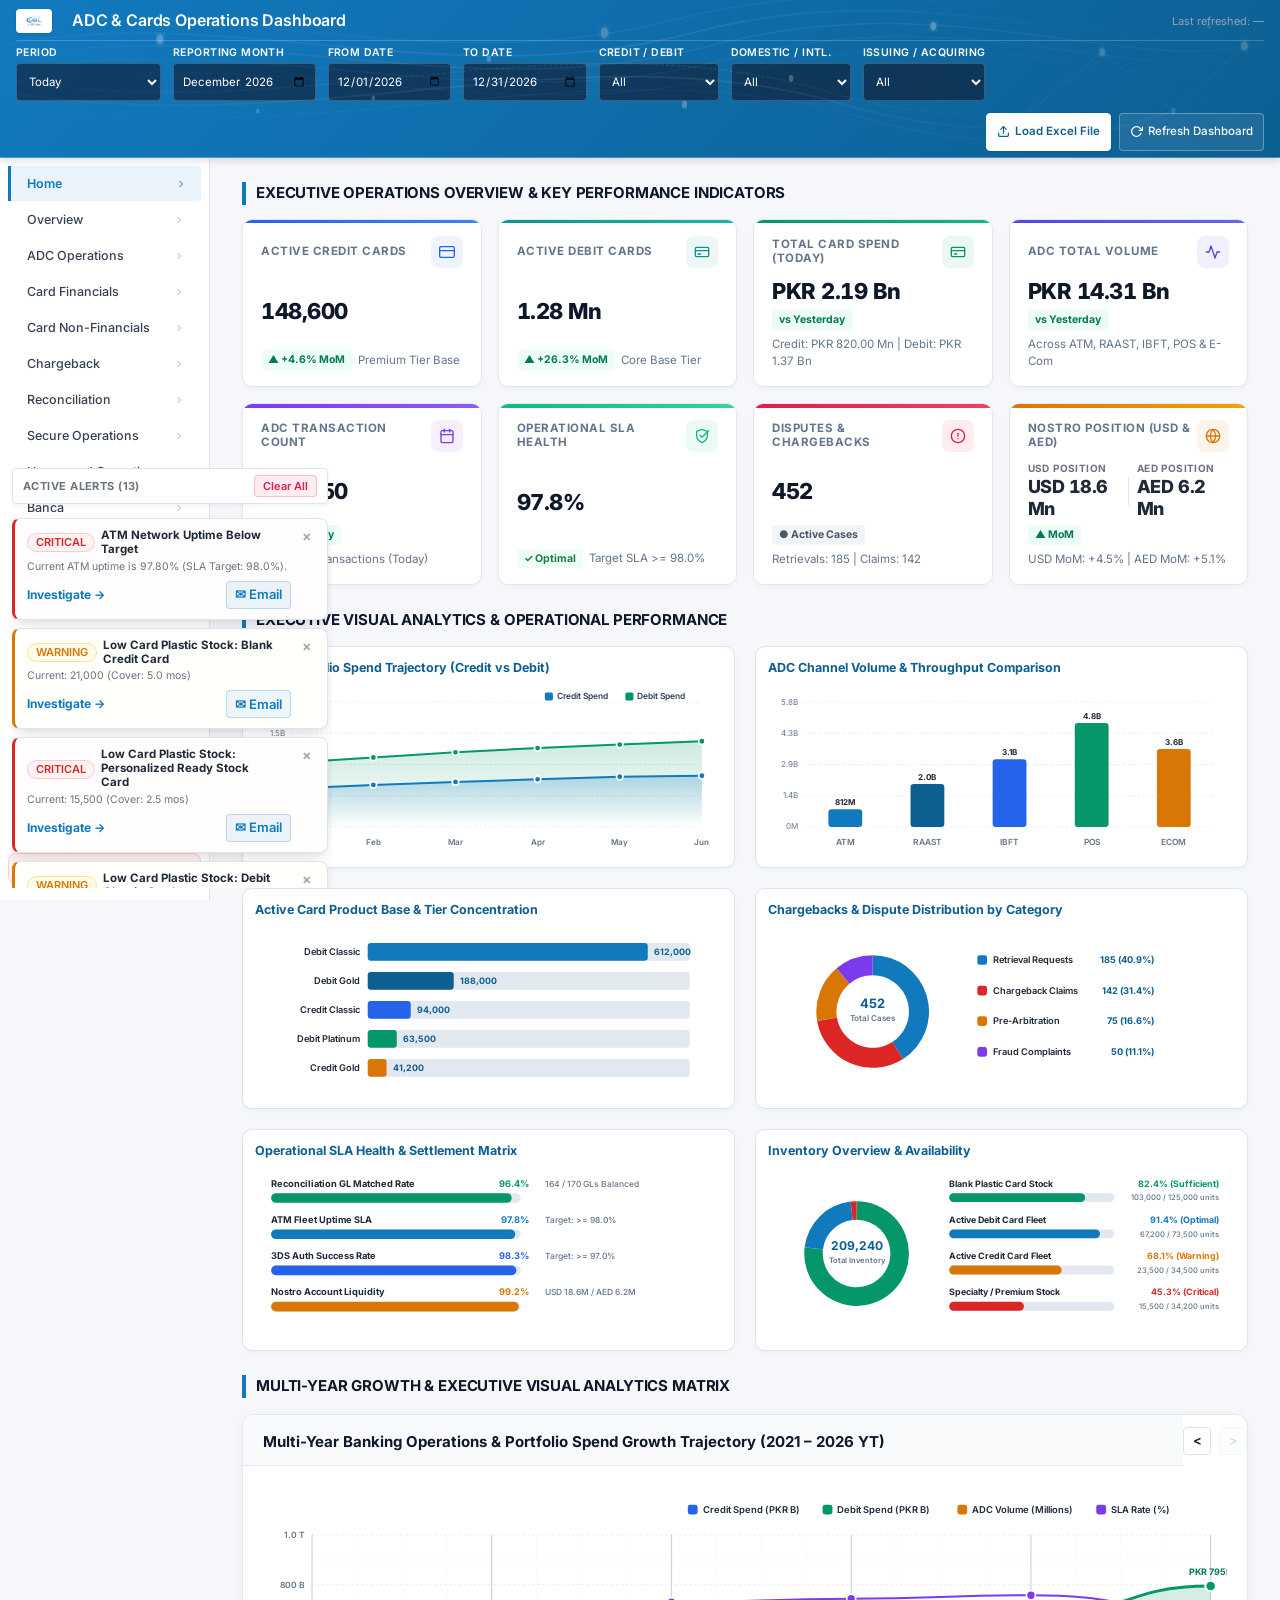
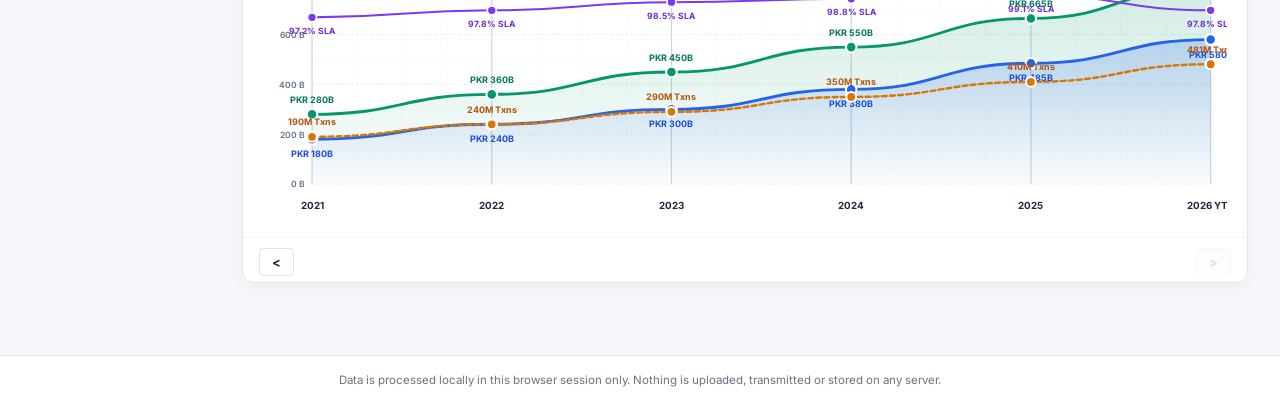
==== commit 796f56a5: "Updated - 28/9" ====
--- a/Dashboard.html
+++ b/Dashboard.html
@@ -192,9 +192,13 @@
       <span>Banca</span>
       <svg class="nav-arrow" width="12" height="12" viewBox="0 0 24 24" fill="none" stroke="currentColor" stroke-width="2"><polyline points="9 18 15 12 9 6"></polyline></svg>
     </button>
+    <button class="nav-item" data-page="bcp" type="button">
+      <span>BCP</span>
+      <svg class="nav-arrow" width="12" height="12" viewBox="0 0 24 24" fill="none" stroke="currentColor" stroke-width="2"><polyline points="9 18 15 12 9 6"></polyline></svg>
+    </button>
     <button type="button" id="btnAllAlerts" class="btn-alerts-sidebar">
       <span class="alerts-icon">🔔</span>
-      <span>All Alerts</span>
+      <span>Alerts</span>
     </button>
   </nav>
 
@@ -284,6 +288,14 @@
       <div id="banca-body" class="page-body"></div>
     </section>
 
+
+    <section id="page-bcp" class="page">
+      <div class="page-head">
+        <h2>BCP</h2>
+        <span class="period-label" data-period-label></span>
+      </div>
+      <div id="bcp-body" class="page-body"></div>
+    </section>
   </main>
 </div>
 
--- a/css/style.css
+++ b/css/style.css
@@ -379,7 +379,7 @@
   font-weight: 600;
   text-transform: uppercase;
   letter-spacing: 0.04em;
-  color: #94A3B8;
+  color: #FFFFFF;
   gap: 2px;
 }
 
@@ -806,12 +806,7 @@
   gap: var(--space-1);
 }
 .section-title::before {
-  content: "";
-  display: inline-block;
-  width: 4px;
-  height: 14px;
-  background: var(--brand);
-  border-radius: 2px;
+  display: none !important;
 }
 .section-title:first-child { margin-top: 0; }
 
@@ -2712,6 +2707,42 @@
 
 table.ov-module-table tbody tr:last-child td {
   border-bottom: 1px solid var(--border);
+}
+
+/* ---------------------------------------------------------------
+   Provisional Taxes — side-by-side Issuing / Acquiring
+   --------------------------------------------------------------- */
+.ov-provisional-dual-card {
+  grid-column: 1 / -1; /* span entire grid row */
+}
+
+.ov-provisional-dual-wrap {
+  display: flex;
+  gap: 16px;
+  padding: 0 12px 12px;
+}
+
+.ov-provisional-half {
+  flex: 1 1 50%;
+  min-width: 0;
+}
+
+.ov-provisional-sub-title {
+  font-size: 11px;
+  font-weight: 700;
+  color: var(--brand-dark);
+  padding: 8px 0 6px;
+  letter-spacing: 0.02em;
+}
+
+@media (max-width: 600px) {
+  .ov-provisional-dual-wrap {
+    flex-direction: column;
+    gap: 12px;
+  }
+  .ov-provisional-half {
+    flex: 1 1 100%;
+  }
 }
 
 /* ---------------------------------------------------------------
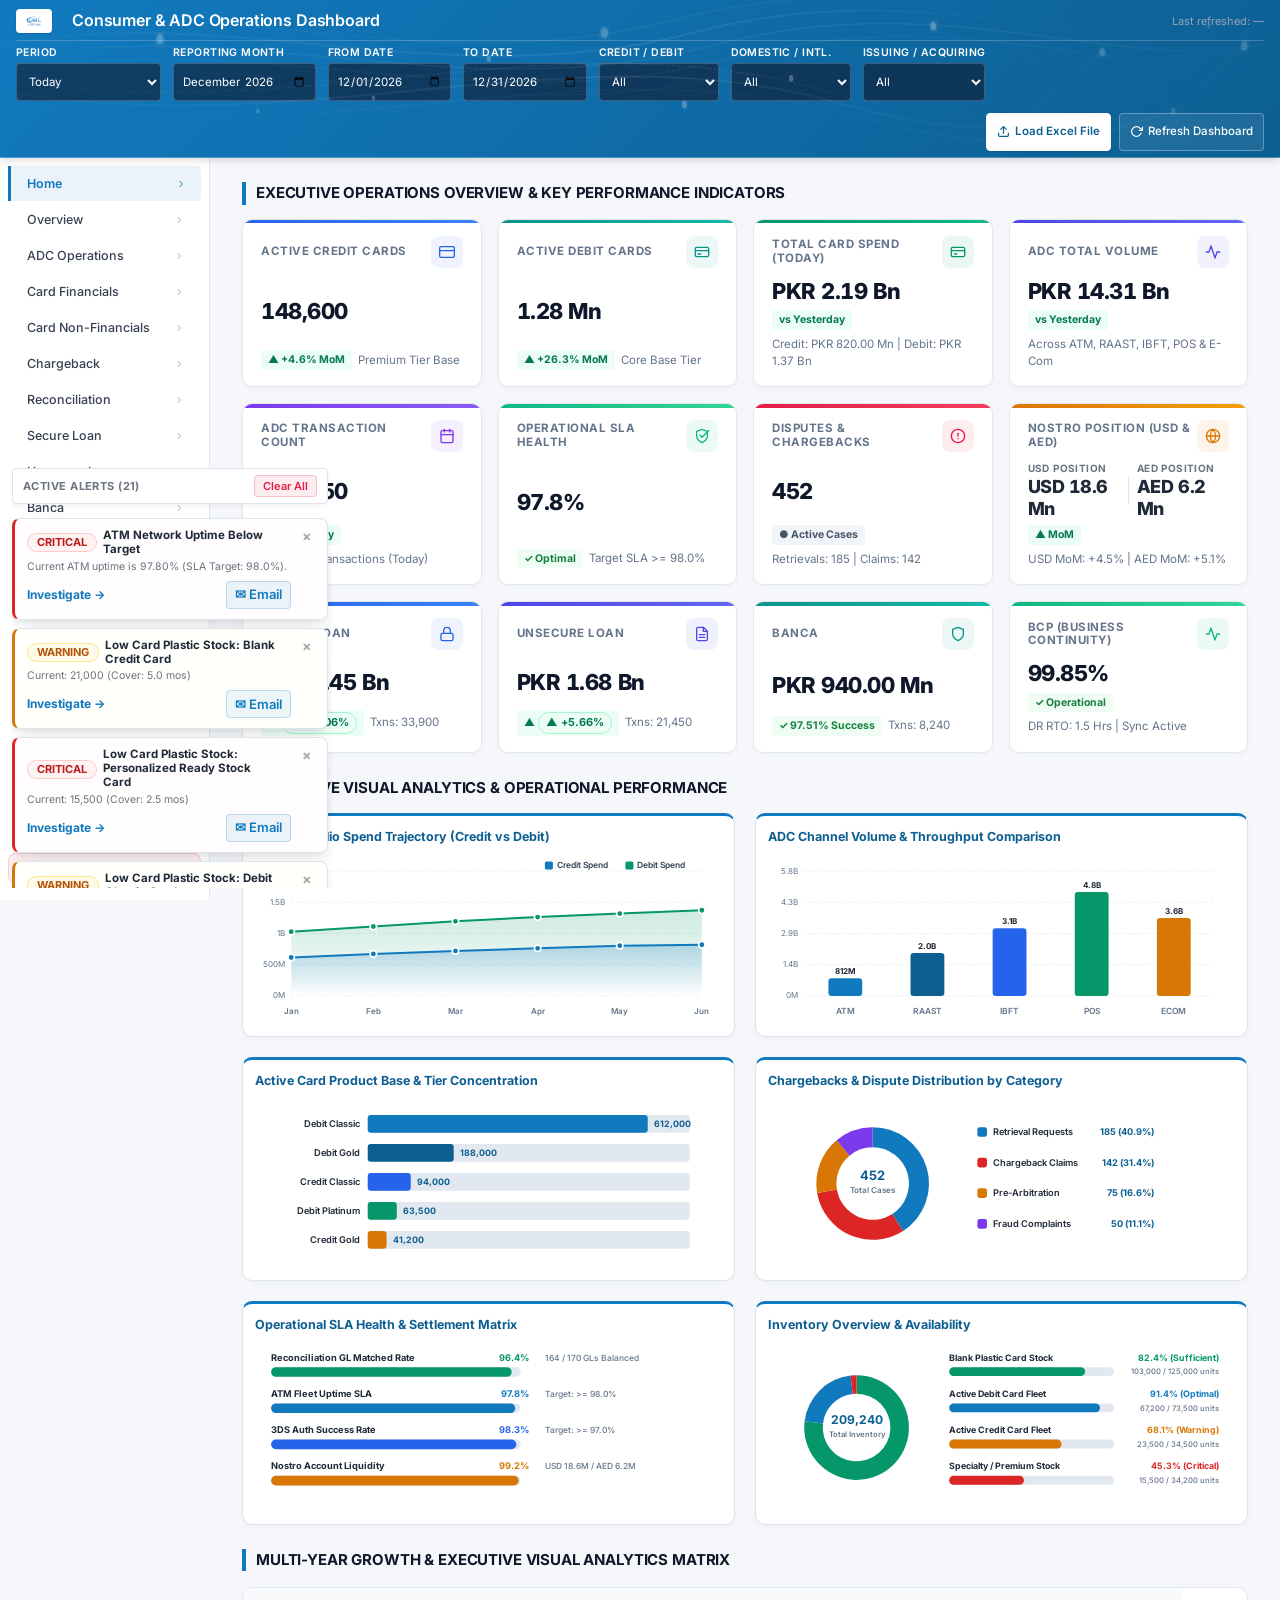
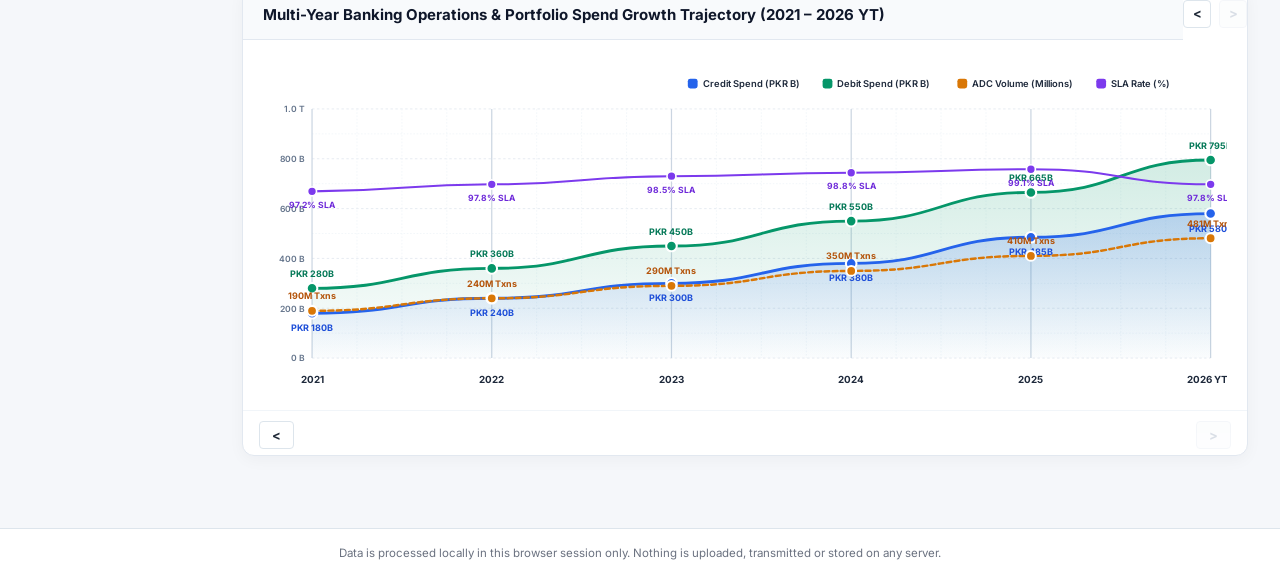
==== commit 7944fc94: "feat(loans): refine secure and unsecured loan tables, charts, and global UI" ====
--- a/Dashboard.html
+++ b/Dashboard.html
@@ -81,7 +81,7 @@
           <svg width="20" height="20" viewBox="0 0 24 24" fill="none" stroke="currentColor" stroke-width="2.2" stroke-linecap="round" stroke-linejoin="round"><line x1="3" y1="12" x2="21" y2="12"/><line x1="3" y1="6" x2="21" y2="6"/><line x1="3" y1="18" x2="21" y2="18"/></svg>
         </button>
         <img src="UBL_logo.png" alt="UBL Logo" class="header-logo" onerror="this.onerror=null;this.src='images/UBL_logo.png';">
-        <h1>ADC &amp; Cards Operations Dashboard</h1>
+        <h1>Consumer &amp; ADC Operations Dashboard</h1>
       </div>
     </div>
     <div class="header-actions">
@@ -181,11 +181,11 @@
       <svg class="nav-arrow" width="12" height="12" viewBox="0 0 24 24" fill="none" stroke="currentColor" stroke-width="2"><polyline points="9 18 15 12 9 6"></polyline></svg>
     </button>
     <button class="nav-item" data-page="secure-operations" type="button">
-      <span>Secure Operations</span>
+      <span>Secure  Loan</span>
       <svg class="nav-arrow" width="12" height="12" viewBox="0 0 24 24" fill="none" stroke="currentColor" stroke-width="2"><polyline points="9 18 15 12 9 6"></polyline></svg>
     </button>
     <button class="nav-item" data-page="unsecured-operations" type="button">
-      <span>Unsecured Operations</span>
+      <span>Unsecure Loan</span>
       <svg class="nav-arrow" width="12" height="12" viewBox="0 0 24 24" fill="none" stroke="currentColor" stroke-width="2"><polyline points="9 18 15 12 9 6"></polyline></svg>
     </button>
     <button class="nav-item" data-page="banca" type="button">
@@ -266,7 +266,7 @@
 
     <section id="page-secure-operations" class="page">
       <div class="page-head">
-        <h2>Secure Operations</h2>
+        <h2>Secure Loan</h2>
         <span class="period-label" data-period-label></span>
       </div>
       <div id="secure-operations-body" class="page-body"></div>
@@ -274,7 +274,7 @@
 
     <section id="page-unsecured-operations" class="page">
       <div class="page-head">
-        <h2>Unsecured Operations</h2>
+        <h2>Unsecure Loan</h2>
         <span class="period-label" data-period-label></span>
       </div>
       <div id="unsecured-operations-body" class="page-body"></div>
@@ -288,7 +288,6 @@
       <div id="banca-body" class="page-body"></div>
     </section>
 
-
     <section id="page-bcp" class="page">
       <div class="page-head">
         <h2>BCP</h2>
@@ -296,6 +295,7 @@
       </div>
       <div id="bcp-body" class="page-body"></div>
     </section>
+
   </main>
 </div>
 
--- a/css/style.css
+++ b/css/style.css
@@ -34,7 +34,7 @@
   --text-muted: #9CA3AF;
   
   /* Status Colors */
-  --positive: #059669;
+  --positive: #0D5F92;
   --positive-bg: #ECFDF5;
   --positive-border: #A7F3D0;
   
@@ -55,6 +55,37 @@
   --shadow-sm: 0 1px 3px 0 rgba(17, 122, 191, 0.06), 0 1px 2px -1px rgba(0, 0, 0, 0.03);
   --shadow-md: 0 4px 6px -1px rgba(17, 122, 191, 0.1), 0 2px 4px -2px rgba(0, 0, 0, 0.05);
   --shadow-lg: 0 10px 15px -3px rgba(17, 122, 191, 0.12), 0 4px 6px -4px rgba(0, 0, 0, 0.05);
+
+  /* Controlled Enterprise Color System */
+  --c-blue: #117ABF;
+  --c-blue-dark: #0D5F92;
+  --c-blue-bg: #EAF3FA;
+  --c-blue-border: #90C4E4;
+
+  --c-teal: #0D9488;
+  --c-teal-dark: #0F766E;
+  --c-teal-bg: #F0FDFA;
+  --c-teal-border: #99F6E4;
+
+  --c-green: #059669;
+  --c-green-dark: #047857;
+  --c-green-bg: #ECFDF5;
+  --c-green-border: #A7F3D0;
+
+  --c-amber: #D97706;
+  --c-amber-dark: #B45309;
+  --c-amber-bg: #FFFBEB;
+  --c-amber-border: #FDE68A;
+
+  --c-red: #DC2626;
+  --c-red-dark: #B91C1C;
+  --c-red-bg: #FEF2F2;
+  --c-red-border: #FECACA;
+
+  --c-purple: #7C3AED;
+  --c-purple-dark: #6D28D9;
+  --c-purple-bg: #FAF5FF;
+  --c-purple-border: #DDD6FE;
 
   /* Overview Palette Extensions */
   --ov-text-dark:   #0D5F92;
@@ -795,19 +826,21 @@
 }
 
 .section-title {
-  color: var(--brand-dark);
-  font-size: 14px;
-  font-weight: 700;
-  margin: var(--space-4) 0 var(--space-1-5);
+  color: var(--c-blue-dark, #0D5F92);
+  font-size: 13.5px;
+  font-weight: 700;
+  margin: var(--space-3) 0 var(--space-1-5);
   text-transform: uppercase;
-  letter-spacing: 0.03em;
-  display: flex;
-  align-items: center;
-  gap: var(--space-1);
+  letter-spacing: 0.04em;
+  display: flex;
+  align-items: center;
+  gap: 8px;
 }
 .section-title::before {
+  content: none !important;
   display: none !important;
 }
+
 .section-title:first-child { margin-top: 0; }
 
 .kpi-grid {
@@ -820,6 +853,7 @@
 .kpi-card {
   background: var(--card-bg);
   border: 1px solid var(--border);
+  border-top: 3.5px solid var(--c-blue);
   border-radius: var(--radius-md);
   padding: var(--space-2);
   box-shadow: var(--shadow-sm);
@@ -831,9 +865,17 @@
   max-width: 100%;
 }
 
+/* Rhythmic color coding for KPI cards in grids across all pages */
+.kpi-grid > .kpi-card:nth-child(6n+1) { border-top-color: var(--c-blue); }
+.kpi-grid > .kpi-card:nth-child(6n+2) { border-top-color: var(--c-teal); }
+.kpi-grid > .kpi-card:nth-child(6n+3) { border-top-color: var(--c-green); }
+.kpi-grid > .kpi-card:nth-child(6n+4) { border-top-color: var(--c-purple); }
+.kpi-grid > .kpi-card:nth-child(6n+5) { border-top-color: var(--c-amber); }
+.kpi-grid > .kpi-card:nth-child(6n+6) { border-top-color: var(--c-red); }
+
 .kpi-card:hover {
   transform: translateY(-2px);
-  box-shadow: var(--shadow-md);
+  box-shadow: 0 6px 16px rgba(17, 122, 191, 0.12);
   border-color: var(--border-hover);
 }
 
@@ -851,7 +893,7 @@
 .kpi-value {
   font-size: 22px;
   font-weight: 700;
-  color: var(--text-main);
+  color: var(--c-blue-dark, #0D5F92);
   font-variant-numeric: tabular-nums;
   line-height: 1.25;
   word-break: break-word;
@@ -887,37 +929,37 @@
 
 .indicator.up.positive,
 .indicator.down.positive {
-  background: var(--positive-bg);
-  color: var(--positive);
-  border: 1px solid var(--positive-border);
+  background: var(--c-green-bg);
+  color: var(--c-green-dark);
+  border: 1px solid var(--c-green-border);
 }
 
 .indicator.up.negative,
 .indicator.down.negative {
-  background: var(--critical-bg);
-  color: var(--critical);
-  border: 1px solid var(--critical-border);
+  background: var(--c-red-bg);
+  color: var(--c-red-dark);
+  border: 1px solid var(--c-red-border);
 }
 
 .indicator.flat {
-  background: var(--bg);
-  color: var(--text-secondary);
-  border: 1px solid var(--border);
+  background: #F1F5F9;
+  color: #475569;
+  border: 1px solid #CBD5E1;
 }
 
 /* Status Badges */
 .status-badge {
   display: inline-flex;
   align-items: center;
-  padding: 3px 8px;
+  padding: 3px 9px;
   border-radius: var(--radius-pill);
   font-size: 11px;
-  font-weight: 600;
+  font-weight: 700;
   line-height: 1;
 }
-.status-badge.ok { background: var(--positive-bg); color: var(--positive); border: 1px solid var(--positive-border); }
-.status-badge.warning { background: var(--warning-bg); color: var(--warning); border: 1px solid var(--warning-border); }
-.status-badge.critical { background: var(--critical-bg); color: var(--critical); border: 1px solid var(--critical-border); }
+.status-badge.ok { background: var(--c-green-bg); color: var(--c-green-dark); border: 1px solid var(--c-green-border); }
+.status-badge.warning { background: var(--c-amber-bg); color: var(--c-amber-dark); border: 1px solid var(--c-amber-border); }
+.status-badge.critical { background: var(--c-red-bg); color: var(--c-red-dark); border: 1px solid var(--c-red-border); }
 
 /* ---------- Tables ---------- */
 .table-wrap {
@@ -929,6 +971,18 @@
   border-radius: var(--radius-md);
   box-shadow: var(--shadow-sm);
   margin-bottom: var(--space-3);
+}
+
+#page-adc-operations .table-wrap,
+#adc-operations-body .table-wrap,
+#page-card-financials .table-wrap,
+#card-financials-body .table-wrap,
+#page-card-non-financials .table-wrap,
+#card-non-financials-body .table-wrap {
+  border: none;
+  box-shadow: none;
+  background: transparent;
+  border-radius: 0;
 }
 
 table.data-table {
@@ -1550,20 +1604,25 @@
 }
 
 table.data-table th {
-  background: var(--bg);
-  color: var(--text-secondary);
+  background: var(--c-blue-bg, #EAF3FA);
+  color: var(--c-blue-dark, #0D5F92);
   font-size: 11px;
   font-weight: 700;
   text-transform: uppercase;
   letter-spacing: 0.04em;
+  border-bottom: 2px solid var(--c-blue-border, #90C4E4);
   position: sticky;
   top: 0;
   z-index: 2;
 }
 
-/* ADC Operations Page - Header Row Background & Full Table Borders */
+/* ADC Operations, Card Financials & Card Non-Financials Pages - Header Row Background & Full Table Borders */
 #page-adc-operations table.data-table,
-#adc-operations-body table.data-table {
+#adc-operations-body table.data-table,
+#page-card-financials table.data-table,
+#card-financials-body table.data-table,
+#page-card-non-financials table.data-table,
+#card-non-financials-body table.data-table {
   border-collapse: separate;
   border-spacing: 0;
   border: 1px solid #cbd5e1 !important;
@@ -1574,7 +1633,15 @@
 #page-adc-operations table.data-table th,
 #adc-operations-body table.data-table th,
 #page-adc-operations table.data-table thead tr,
-#adc-operations-body table.data-table thead tr {
+#adc-operations-body table.data-table thead tr,
+#page-card-financials table.data-table th,
+#card-financials-body table.data-table th,
+#page-card-financials table.data-table thead tr,
+#card-financials-body table.data-table thead tr,
+#page-card-non-financials table.data-table th,
+#card-non-financials-body table.data-table th,
+#page-card-non-financials table.data-table thead tr,
+#card-non-financials-body table.data-table thead tr {
   background: #D0E5F3 !important;
   color: #0D5F92 !important;
 }
@@ -1582,7 +1649,15 @@
 #page-adc-operations table.data-table th,
 #adc-operations-body table.data-table th,
 #page-adc-operations table.data-table td,
-#adc-operations-body table.data-table td {
+#adc-operations-body table.data-table td,
+#page-card-financials table.data-table th,
+#card-financials-body table.data-table th,
+#page-card-financials table.data-table td,
+#card-financials-body table.data-table td,
+#page-card-non-financials table.data-table th,
+#card-non-financials-body table.data-table th,
+#page-card-non-financials table.data-table td,
+#card-non-financials-body table.data-table td {
   border-bottom: 1px solid #cbd5e1 !important;
   border-right: 1px solid #cbd5e1 !important;
 }
@@ -1590,13 +1665,38 @@
 #page-adc-operations table.data-table th:last-child,
 #adc-operations-body table.data-table th:last-child,
 #page-adc-operations table.data-table td:last-child,
-#adc-operations-body table.data-table td:last-child {
+#adc-operations-body table.data-table td:last-child,
+#page-card-financials table.data-table th:last-child,
+#card-financials-body table.data-table th:last-child,
+#page-card-financials table.data-table td:last-child,
+#card-financials-body table.data-table td:last-child,
+#page-card-non-financials table.data-table th:last-child,
+#card-non-financials-body table.data-table th:last-child,
+#page-card-non-financials table.data-table td:last-child,
+#card-non-financials-body table.data-table td:last-child {
   border-right: none !important;
 }
 
 #page-adc-operations table.data-table tbody tr:last-child td,
-#adc-operations-body table.data-table tbody tr:last-child td {
+#adc-operations-body table.data-table tbody tr:last-child td,
+#page-card-financials table.data-table tbody tr:last-child td,
+#card-financials-body table.data-table tbody tr:last-child td,
+#page-card-non-financials table.data-table tbody tr:last-child td,
+#card-non-financials-body table.data-table tbody tr:last-child td {
   border-bottom: none !important;
+}
+
+/* Card Financials & Card Non-Financials: center-align all columns after the first */
+#page-card-financials table.data-table th:not(:first-child),
+#card-financials-body table.data-table th:not(:first-child),
+#page-card-financials table.data-table td:not(:first-child),
+#card-financials-body table.data-table td:not(:first-child),
+#page-card-non-financials table.data-table th:not(:first-child),
+#card-non-financials-body table.data-table th:not(:first-child),
+#page-card-non-financials table.data-table td:not(:first-child),
+#card-non-financials-body table.data-table td:not(:first-child) {
+  text-align: center !important;
+  font-variant-numeric: tabular-nums;
 }
 
 table.data-table td.num, table.data-table th.num {
@@ -2559,6 +2659,7 @@
 .ov-chart-card {
   background: var(--card-bg);
   border: 1px solid var(--border);
+  border-top: 3.5px solid var(--c-blue);
   border-radius: var(--radius-md);
   padding: 12px 14px;
   box-shadow: var(--shadow-sm);
@@ -2566,12 +2667,17 @@
   display: flex;
   flex-direction: column;
   justify-content: space-between;
-  transition: transform 0.2s ease, box-shadow 0.2s ease;
-}
+  transition: transform 0.2s ease, box-shadow 0.2s ease, border-color 0.2s ease;
+}
+
+.ov-charts-row > .ov-chart-card:nth-child(3n+1) { border-top-color: var(--c-blue); }
+.ov-charts-row > .ov-chart-card:nth-child(3n+2) { border-top-color: var(--c-teal); }
+.ov-charts-row > .ov-chart-card:nth-child(3n+3) { border-top-color: var(--c-purple); }
 
 .ov-chart-card:hover {
   transform: translateY(-2px);
-  box-shadow: var(--shadow-md);
+  box-shadow: 0 6px 16px rgba(17, 122, 191, 0.12);
+  border-color: var(--border-hover);
 }
 
 .ov-chart-title {
@@ -3069,25 +3175,32 @@
 .ov-module-card {
   background: var(--card-bg);
   border: 1px solid var(--border);
+  border-top: 3.5px solid var(--c-blue);
   border-radius: var(--radius-md);
   overflow: hidden;
   box-shadow: var(--shadow-sm);
   display: flex;
   flex-direction: column;
-  transition: transform 0.2s ease, box-shadow 0.2s ease;
-}
+  transition: transform 0.2s ease, box-shadow 0.2s ease, border-color 0.2s ease;
+}
+
+.ov-modules-grid > .ov-module-card:nth-child(4n+1) { border-top-color: var(--c-blue); }
+.ov-modules-grid > .ov-module-card:nth-child(4n+2) { border-top-color: var(--c-teal); }
+.ov-modules-grid > .ov-module-card:nth-child(4n+3) { border-top-color: var(--c-purple); }
+.ov-modules-grid > .ov-module-card:nth-child(4n+4) { border-top-color: var(--c-green); }
 
 .ov-module-card:hover {
   transform: translateY(-2px);
-  box-shadow: var(--shadow-md);
+  box-shadow: 0 6px 16px rgba(17, 122, 191, 0.12);
+  border-color: var(--border-hover);
 }
 
 .ov-module-header {
   display: flex;
   align-items: center;
   justify-content: space-between;
-  background: var(--ov-blue-xlight);
-  border-bottom: 1px solid var(--ov-blue-light);
+  background: var(--c-blue-bg, #EAF3FA);
+  border-bottom: 1px solid var(--c-blue-border, #90C4E4);
   padding: var(--space-1-5) var(--space-2);
   gap: var(--space-1);
 }
@@ -3591,7 +3704,7 @@
     max-width: 320px;
     width: calc(100vw - 24px);
   }
-}
+
 
 /* ── Mobile (480px and under) ───────────────────────────────────── */
 @media (max-width: 480px) {
@@ -3973,6 +4086,41 @@
   transform: translateX(-2px);
   background: none !important;
   box-shadow: none !important;
+}
+
+/* ── Consistent left-edge back button for all nested/detail pages ── */
+.page-back-btn {
+  display: inline-flex;
+  align-items: center;
+  justify-content: center;
+  background: none;
+  border: none;
+  outline: none;
+  box-shadow: none;
+  color: var(--text-main, #1e293b);
+  font-size: 26px;
+  font-weight: 700;
+  line-height: 1;
+  padding: 0;
+  margin: 0 0 var(--space-2) 0;
+  cursor: pointer;
+  width: 32px;
+  height: 32px;
+  border-radius: 50%;
+  transition: color 0.15s ease, transform 0.15s ease, background 0.15s ease;
+  flex-shrink: 0;
+}
+
+.page-back-btn:hover,
+.page-back-btn:focus-visible {
+  color: var(--brand, #117ABF);
+  background: var(--brand-light, #EBF5FF);
+  transform: translateX(-2px);
+  outline: none;
+}
+
+@media (prefers-reduced-motion: reduce) {
+  .page-back-btn { transition: none; }
 }
 
 .target-highlight-card {
@@ -4606,3 +4754,259 @@
 
 
 
+
+/* MoM Trend Colors */
+.trend-up { color: #10B981; font-weight: 600; }
+.trend-down { color: #EF4444; font-weight: 600; }
+
+/* ── Product Finance Distribution Chart ─────────────────────────────── */
+.pfd-card { padding: 24px; width: 100% !important; max-width: none !important; margin-left: 0 !important; margin-right: 0 !important; box-sizing: border-box; grid-column: 1 / -1 !important; flex: 1 1 100% !important; }
+
+.pfd-chart-wrapper { width: 100%; }
+
+.pfd-bars {
+  display: flex;
+  flex-direction: column;
+  gap: 10px;
+  margin-bottom: 24px;
+}
+
+.pfd-row {
+  display: grid;
+  grid-template-columns: 220px 1fr 130px;
+  align-items: center;
+  gap: 12px;
+}
+
+.pfd-label {
+  font-size: 12.5px;
+  font-weight: 600;
+  color: var(--text-primary, #1F2937);
+  white-space: nowrap;
+  overflow: hidden;
+  text-overflow: ellipsis;
+  text-align: right;
+  padding-right: 8px;
+}
+
+.pfd-bar-wrap {
+  background: var(--border-light, #F3F4F6);
+  border-radius: 6px;
+  height: 30px;
+  overflow: hidden;
+  position: relative;
+}
+
+.pfd-bar {
+  height: 100%;
+  border-radius: 6px;
+  transition: width 0.6s cubic-bezier(0.4,0,0.2,1);
+  position: relative;
+  display: flex;
+  align-items: center;
+  min-width: 4px;
+  cursor: default;
+}
+
+@media (prefers-reduced-motion: reduce) {
+  .pfd-bar { transition: none; }
+}
+
+.pfd-bar-tooltip {
+  position: absolute;
+  right: 8px;
+  font-size: 11px;
+  font-weight: 700;
+  color: #fff;
+  white-space: nowrap;
+  pointer-events: none;
+  text-shadow: 0 1px 2px rgba(0,0,0,0.3);
+  opacity: 0;
+  transition: opacity 0.2s;
+}
+
+.pfd-bar:hover .pfd-bar-tooltip { opacity: 1; }
+
+.pfd-val {
+  font-size: 12px;
+  font-weight: 700;
+  color: var(--text-secondary, #374151);
+  white-space: nowrap;
+}
+
+.pfd-legend {
+  display: flex;
+  flex-wrap: wrap;
+  gap: 8px 20px;
+  padding-top: 8px;
+  border-top: 1px solid var(--border-light, #E5E7EB);
+}
+
+.pfd-legend-item {
+  display: flex;
+  align-items: center;
+  gap: 6px;
+  font-size: 11.5px;
+  color: var(--text-secondary, #374151);
+}
+
+.pfd-legend-dot {
+  width: 10px;
+  height: 10px;
+  border-radius: 50%;
+  flex-shrink: 0;
+}
+
+.pfd-legend-text {
+  white-space: nowrap;
+  overflow: hidden;
+  text-overflow: ellipsis;
+  max-width: 160px;
+}
+
+.pfd-empty {
+  text-align: center;
+  color: var(--text-muted, #9CA3AF);
+  font-size: 14px;
+  padding: 32px 0;
+}
+
+/* Responsive: stack label above bar on small screens */
+@media (max-width: 640px) {
+  .pfd-row {
+    grid-template-columns: 1fr;
+    gap: 4px;
+  }
+  .pfd-label { text-align: left; }
+}
+
+/* MoM trend colours (idempotent) */
+.trend-up   { color: #10B981; font-weight: 600; }
+.trend-down { color: #EF4444; font-weight: 600; }
+
+/* ── Loan Pages: Fully Bordered Table ───────────────────────────────── */
+.loan-table-wrap {
+  width: 100%;
+  overflow-x: auto;
+  margin-bottom: 16px;
+  border-radius: 6px;
+  box-shadow: 0 0 0 1px var(--border-color, #D1D5DB);
+}
+
+.loan-table {
+  width: 100%;
+  border-collapse: collapse;
+  font-size: 13px;
+  background: var(--card-bg, #ffffff);
+}
+
+
+
+
+
+.loan-table tbody tr:nth-child(even) {
+  background: var(--table-row-alt, #F9FAFB);
+}
+
+.loan-table tbody tr:hover {
+  background: var(--table-row-hover, #EFF6FF);
+}
+
+.loan-table tbody td {
+  padding: 9px 14px;
+  border: 1px solid var(--border-color, #D1D5DB);
+  color: var(--text-secondary, #374151);
+  font-size: 13px;
+  vertical-align: middle;
+}
+
+.loan-table tbody td.num { text-align: right; font-variant-numeric: tabular-nums; }
+
+/* ── PFD Chart: count label & hover highlight ───────────────────────── */
+.pfd-bar-wrap { overflow: visible; }
+
+.pfd-count-lbl {
+  position: absolute;
+  left: 8px;
+  top: 50%;
+  transform: translateY(-50%);
+  font-size: 11px;
+  font-weight: 600;
+  color: rgba(255,255,255,0.72);
+  white-space: nowrap;
+  pointer-events: none;
+  transition: color 0.18s, font-size 0.18s;
+}
+
+.pfd-amt-tip {
+  position: absolute;
+  right: 8px;
+  top: 50%;
+  transform: translateY(-50%);
+  font-size: 11px;
+  font-weight: 700;
+  color: rgba(255,255,255,0);   /* hidden by default */
+  white-space: nowrap;
+  pointer-events: none;
+  transition: color 0.18s;
+}
+
+.pfd-bar:hover .pfd-count-lbl {
+  color: #ffffff;
+  font-size: 12.5px;
+}
+.pfd-bar:hover .pfd-amt-tip {
+  color: rgba(255,255,255,0.95);
+}
+
+/* Ensure bars dont clip count label */
+.pfd-bar {
+  position: relative;
+  overflow: visible;
+  min-width: 80px;   /* enough for count label */
+}
+
+/* Full width — no separate legend row needed */
+.pfd-legend { display: none; }
+
+/* Widen the bar column, remove fixed label width on larger screens */
+.pfd-row {
+  grid-template-columns: 200px 1fr 140px;
+}
+
+@media (max-width: 640px) {
+  .pfd-row { grid-template-columns: 1fr; }
+  .pfd-label { text-align: left; }
+}
+
+@media (prefers-reduced-motion: reduce) {
+  .pfd-bar { transition: none; }
+  .pfd-count-lbl, .pfd-amt-tip { transition: none; }
+}
+
+/* Ensure complete borders for all cells in the loan tables */
+.loan-table, .loan-table th, .loan-table td {
+    border: 1px solid var(--border-color, #D1D5DB) !important;
+}
+
+/* ── Task: Center all columns except the first in Secure/Unsecure tables ── */
+.loan-table th:not(:first-child),
+.loan-table td:not(:first-child) {
+    text-align: center !important;
+}
+
+/* ── Task: Show complete product name for every bar ── */
+.pfd-label {
+    white-space: normal !important;
+    overflow: visible !important;
+    text-overflow: clip !important;
+    word-wrap: break-word;
+    line-height: 1.3;
+}
+/* Reduce bar width if needed by giving label slightly more space */
+.pfd-row {
+    grid-template-columns: 240px 1fr 120px !important;
+}
+@media (max-width: 640px) {
+  .pfd-row { grid-template-columns: 1fr !important; }
+}
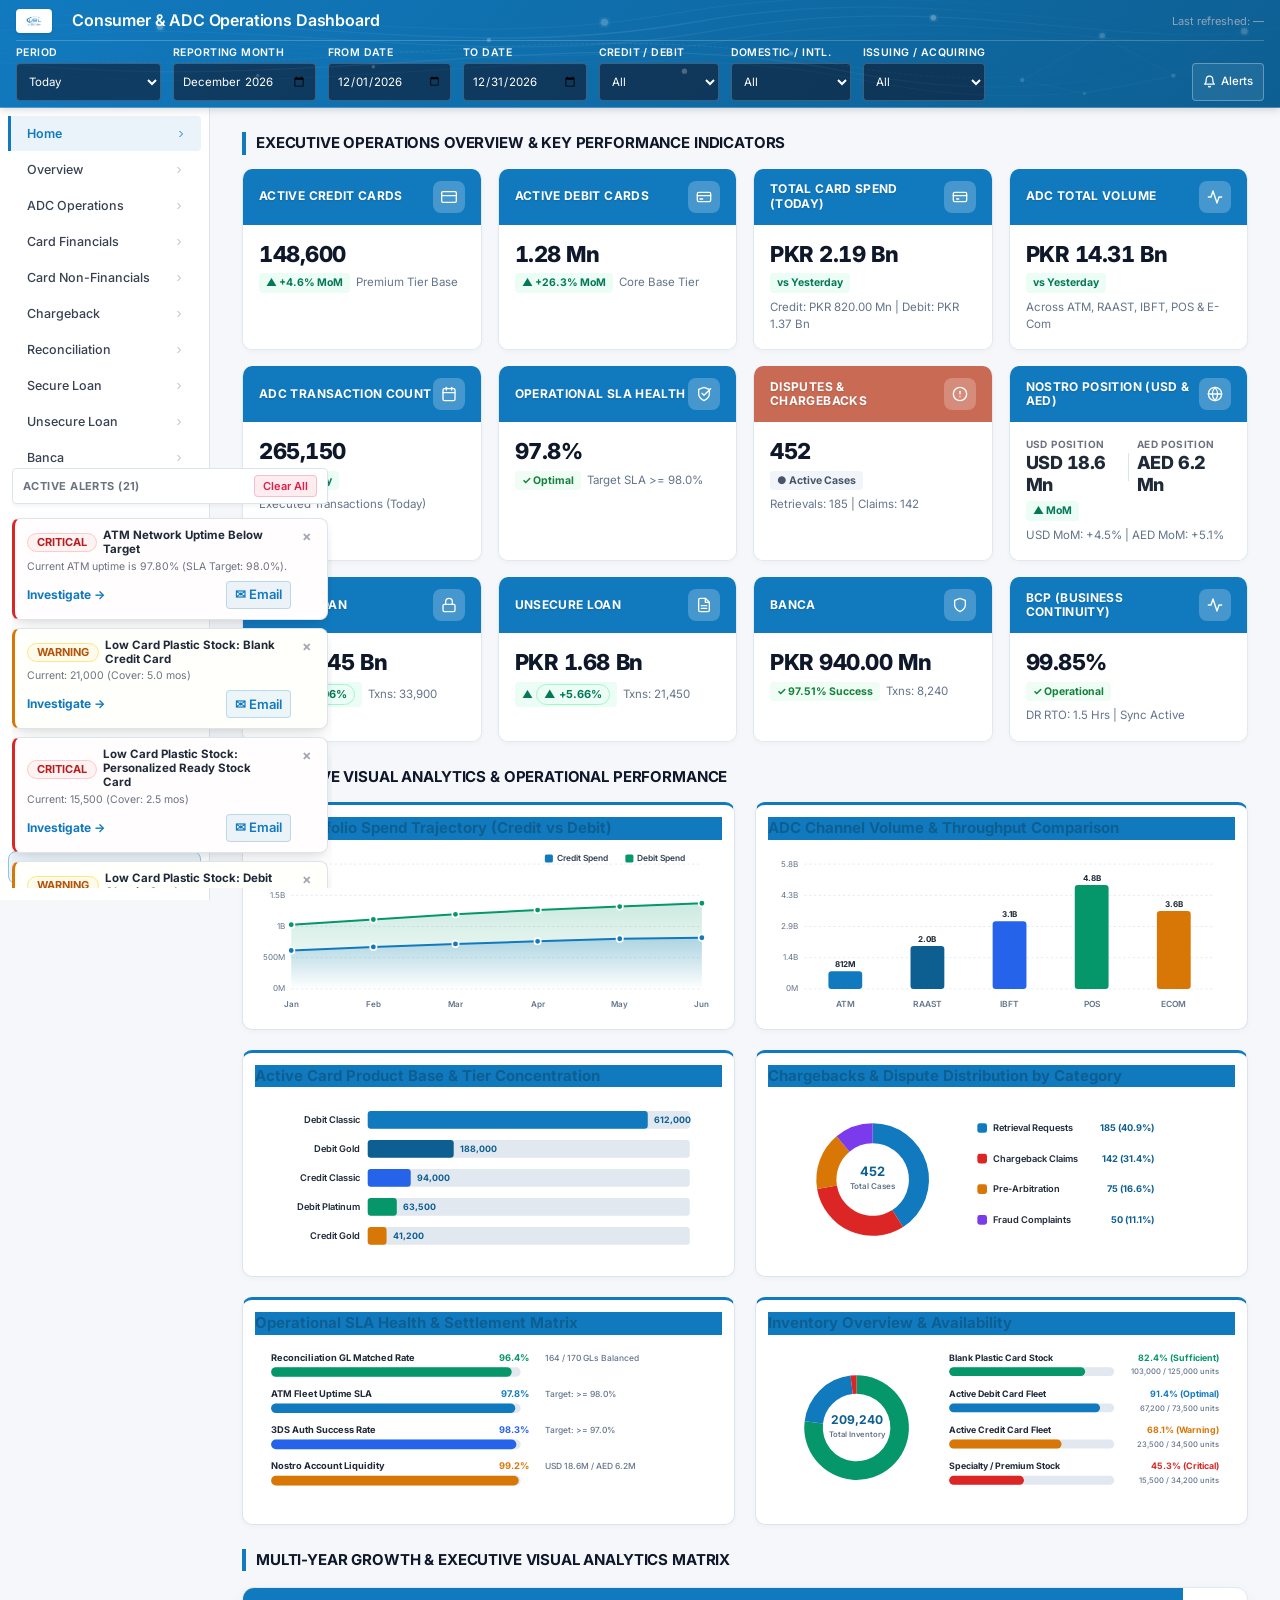
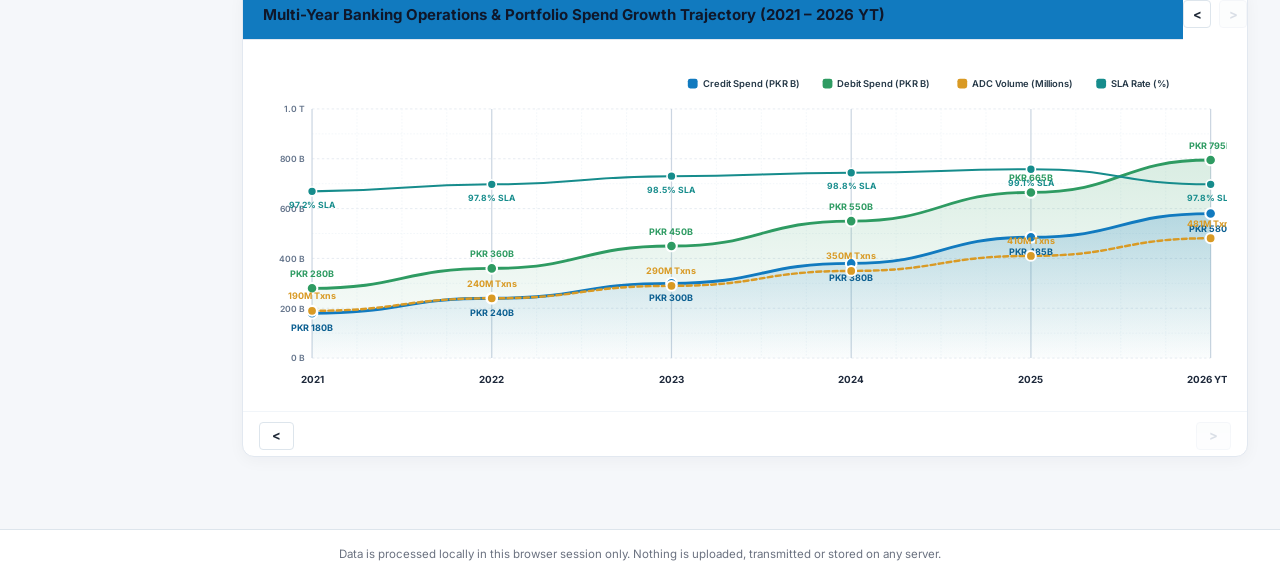
==== commit 1e14dcb1: "Late night push" ====
--- a/Dashboard.html
+++ b/Dashboard.html
@@ -142,9 +142,9 @@
         <span>Load Excel File</span>
       </button>
       <input id="fileInput" type="file" accept=".xlsx,.xls,.csv" hidden>
-      <button id="btnRefresh" class="btn btn-secondary btn-compact" type="button">
-        <svg width="13" height="13" viewBox="0 0 24 24" fill="none" stroke="currentColor" stroke-width="2.2" stroke-linecap="round" stroke-linejoin="round"><polyline points="23 4 23 10 17 10"></polyline><path d="M20.49 15a9 9 0 1 1-2.12-9.36L23 10"></path></svg>
-        <span>Refresh Dashboard</span>
+      <button id="btnAllAlerts" class="btn btn-secondary btn-compact" type="button" title="View Alerts Inbox">
+        <svg width="13" height="13" viewBox="0 0 24 24" fill="none" stroke="currentColor" stroke-width="2.2" stroke-linecap="round" stroke-linejoin="round"><path d="M18 8A6 6 0 0 0 6 8c0 7-3 9-3 9h18s-3-2-3-9"></path><path d="M13.73 21a2 2 0 0 1-3.46 0"></path></svg>
+        <span>Alerts</span>
       </button>
     </div>
   </div>
@@ -196,9 +196,9 @@
       <span>BCP</span>
       <svg class="nav-arrow" width="12" height="12" viewBox="0 0 24 24" fill="none" stroke="currentColor" stroke-width="2"><polyline points="9 18 15 12 9 6"></polyline></svg>
     </button>
-    <button type="button" id="btnAllAlerts" class="btn-alerts-sidebar">
-      <span class="alerts-icon">🔔</span>
-      <span>Alerts</span>
+    <button type="button" id="btnRefresh" class="btn-refresh-sidebar" title="Refresh Dashboard">
+      <svg width="15" height="15" viewBox="0 0 24 24" fill="none" stroke="currentColor" stroke-width="2.2" stroke-linecap="round" stroke-linejoin="round"><polyline points="23 4 23 10 17 10"></polyline><path d="M20.49 15a9 9 0 1 1-2.12-9.36L23 10"></path></svg>
+      <span>Refresh</span>
     </button>
   </nav>
 
--- a/css/style.css
+++ b/css/style.css
@@ -2572,17 +2572,17 @@
   font-weight: 600;
 }
 
-/* Highlighted summary rows inside Reconciliation GL Breakdown */
+/* Highlighted summary rows inside Reconciliation GL Breakdown — match header colour exactly */
 table.ov-recon-gl-table tbody tr.recon-gl-highlight-row,
 table.ov-recon-gl-table tbody tr.recon-gl-highlight-row td {
-  background: #117ABF !important;
+  background: var(--kpi-blue, #5899C5) !important;
   color: #ffffff !important;
   font-weight: 700 !important;
   border-bottom: 1px solid rgba(255, 255, 255, 0.25) !important;
 }
 
 table.ov-recon-gl-table tbody tr.recon-gl-highlight-row:hover td {
-  background: #0e66a0 !important;
+  background: #4a89b8 !important;
 }
 
 @media (prefers-reduced-motion: reduce) {
@@ -5010,3 +5010,1106 @@
 @media (max-width: 640px) {
   .pfd-row { grid-template-columns: 1fr !important; }
 }
+
+
+/* =========================================================================
+   GLOBAL RESPONSIVENESS FIXES
+   ========================================================================= */
+html, body {
+  overflow-x: hidden;
+  width: 100%;
+  max-width: 100vw;
+}
+
+.main-content {
+  max-width: 100vw;
+  overflow-x: hidden;
+  box-sizing: border-box;
+}
+
+.table-responsive {
+  width: 100%;
+  overflow-x: auto;
+  -webkit-overflow-scrolling: touch;
+}
+
+.kpi-grid {
+  display: grid;
+  grid-template-columns: repeat(auto-fit, minmax(220px, 1fr)) !important;
+  gap: 16px;
+  width: 100%;
+}
+
+.recon-unit-grid {
+  display: grid;
+  grid-template-columns: repeat(auto-fit, minmax(280px, 1fr));
+  gap: 16px;
+  width: 100%;
+}
+
+/* =========================================================================
+   RECONCILIATION UNIT HEADER
+   ========================================================================= */
+.recon-header-row {
+  display: grid;
+  grid-template-columns: 1fr auto 1fr;
+  align-items: center;
+  width: 100%;
+  margin-bottom: 24px;
+}
+
+.recon-head-left {
+  display: flex;
+  justify-content: flex-start;
+  align-items: center;
+}
+
+.recon-head-center {
+  display: flex;
+  justify-content: center;
+  align-items: center;
+  text-align: center;
+}
+
+.recon-page-heading {
+  margin: 0;
+  font-size: 20px;
+  font-weight: 700;
+  color: var(--brand-dark, #0b2240);
+  line-height: 1.2;
+}
+
+.recon-head-right {
+  display: flex;
+  justify-content: flex-end;
+  align-items: center;
+}
+
+@media (max-width: 768px) {
+  .recon-header-row {
+    grid-template-columns: auto 1fr auto;
+    gap: 12px;
+  }
+  .recon-head-center {
+    justify-content: flex-start;
+    text-align: left;
+  }
+  .recon-page-heading {
+    font-size: 16px;
+  }
+}
+
+@media (max-width: 480px) {
+  .recon-header-row {
+    display: flex;
+    flex-wrap: wrap;
+    justify-content: space-between;
+  }
+  .recon-head-center {
+    order: 3;
+    width: 100%;
+    margin-top: 12px;
+    justify-content: center;
+    text-align: center;
+  }
+}
+
+/* =========================================================================
+   RECONCILIATION SEARCH BAR
+   ========================================================================= */
+.recon-search-container {
+  width: 100%;
+  max-width: 100%;
+  box-sizing: border-box;
+  margin-bottom: 24px;
+  position: relative;
+}
+
+.recon-search-box-row {
+  display: flex;
+  align-items: center;
+  background: var(--card-bg, #ffffff);
+  border: 1px solid var(--border-color, #d1d5db);
+  border-radius: 8px;
+  padding: 0 16px;
+  height: 48px;
+  box-shadow: 0 2px 4px rgba(0,0,0,0.02);
+  transition: box-shadow 0.2s ease, border-color 0.2s ease;
+  width: 100%;
+  box-sizing: border-box;
+}
+
+@media (prefers-reduced-motion: reduce) {
+  .recon-search-box-row { transition: none; }
+}
+
+.recon-search-box-row:focus-within {
+  border-color: var(--brand, #0076a8);
+  box-shadow: 0 0 0 3px rgba(0, 118, 168, 0.15);
+}
+
+.recon-search-icon {
+  color: #9ca3af;
+  display: flex;
+  align-items: center;
+  margin-right: 12px;
+}
+
+.recon-search-input {
+  flex: 1;
+  border: none;
+  background: transparent;
+  font-size: 15px;
+  color: var(--text-primary, #1f2937);
+  outline: none;
+  width: 100%;
+  padding: 0;
+  height: 100%;
+}
+
+.recon-search-input::placeholder {
+  color: #9ca3af;
+}
+
+.recon-search-clear-btn {
+  background: none;
+  border: none;
+  color: #9ca3af;
+  font-size: 20px;
+  cursor: pointer;
+  padding: 4px;
+  display: flex;
+  align-items: center;
+  justify-content: center;
+  margin-left: 8px;
+}
+
+.recon-search-clear-btn:hover {
+  color: #4b5563;
+}
+
+.recon-recent-searches {
+  width: 100%;
+  box-sizing: border-box;
+  background: var(--card-bg, #ffffff);
+  border: 1px solid var(--border-color, #d1d5db);
+  border-top: none;
+  border-radius: 0 0 8px 8px;
+  padding: 12px 16px;
+  box-shadow: 0 4px 6px rgba(0,0,0,0.05);
+  display: none;
+  position: absolute;
+  top: 100%;
+  left: 0;
+  z-index: 10;
+}
+
+.recon-recent-searches.active {
+  display: block;
+}
+
+.recon-recent-label {
+  font-size: 12px;
+  font-weight: 600;
+  color: #6b7280;
+  margin-bottom: 8px;
+  display: block;
+  text-transform: uppercase;
+  letter-spacing: 0.05em;
+}
+
+.recon-recent-chip {
+  background: #f3f4f6;
+  border: 1px solid #e5e7eb;
+  border-radius: 16px;
+  padding: 6px 12px;
+  font-size: 13px;
+  color: #374151;
+  cursor: pointer;
+  margin: 0 8px 8px 0;
+  display: inline-block;
+}
+
+.recon-recent-chip:hover {
+  background: #e5e7eb;
+  color: #1f2937;
+}
+
+/* =========================================================================
+   LOAN TABLES
+   ========================================================================= */
+.loan-table th:not(:first-child),
+.loan-table td:not(:first-child) {
+  text-align: center !important;
+}
+
+/* =========================================================================
+   PRODUCT FINANCE DISTRIBUTION GRAPH
+   ========================================================================= */
+.page-body > .ov-chart-card.pfd-card {
+  max-width: 100% !important;
+  width: 100% !important;
+  margin-left: 0 !important;
+  margin-right: 0 !important;
+  padding: 16px 20px !important;
+  box-sizing: border-box !important;
+}
+
+.pfd-bars {
+  margin-bottom: 0 !important;
+}
+
+.pfd-row {
+  grid-template-columns: minmax(150px, 220px) 1fr max-content !important;
+  gap: 16px !important;
+  width: 100% !important;
+}
+
+.pfd-label {
+  white-space: normal !important;
+  overflow: visible !important;
+  text-overflow: clip !important;
+  word-wrap: break-word;
+  line-height: 1.3;
+}
+
+@media (max-width: 640px) {
+  .pfd-row {
+    grid-template-columns: 1fr !important;
+    gap: 8px !important;
+  }
+  .pfd-label {
+    text-align: left;
+  }
+}
+
+/* =========================================================================
+   KPI COLOUR PSYCHOLOGY PALETTE
+   ========================================================================= */
+:root {
+  --kpi-blue:   #117ABF;   /* trust, core banking      */
+  --kpi-teal:   #117ABF;   /* digital, stability       */
+  --kpi-green:  #48A87A;   /* positive, success        */
+  --kpi-amber:  #D4922E;   /* attention, pending       */
+  --kpi-coral:  #C96B54;   /* caution — soft not harsh */
+  --kpi-purple: #117ABF;   /* analytics, insights      */
+  --kpi-indigo: #117ABF;   /* operations, systems      */
+}
+
+/* =========================================================================
+   KPI CARD — FULL COLOURED HEADER BAND
+   ========================================================================= */
+
+/* Cards that have the colour header: remove default border-top + padding */
+.kpi-card.kpi-has-header-band {
+  padding: 0 !important;
+  border-top: none !important;
+  overflow: hidden;
+}
+
+/* The coloured header band — contains the KPI title */
+.kpi-header-band {
+  display: flex;
+  align-items: center;
+  justify-content: center;
+  padding: 12px 16px;
+  min-height: 52px;
+  border-radius: calc(var(--radius-md, 8px) - 1px) calc(var(--radius-md, 8px) - 1px) 0 0;
+  text-align: center;
+}
+
+/* Label text INSIDE the coloured band — white, bold */
+.kpi-label-in-band {
+  color: #ffffff !important;
+  font-size: 13px !important;
+  font-weight: 700 !important;
+  line-height: 1.35;
+  letter-spacing: 0.01em;
+  text-shadow: 0 1px 2px rgba(0,0,0,0.18);
+  white-space: normal;
+  word-break: break-word;
+}
+
+/* White body area below the band — holds the value + sub */
+.kpi-body {
+  padding: var(--space-2, 16px);
+  background: var(--card-bg, #ffffff);
+  display: flex;
+  flex-direction: column;
+  align-items: center;
+  justify-content: center;
+  flex: 1;
+}
+
+/* ── Undo KPI Colours Button ─────────────────────────────────────────────── */
+.btn-undo-kpi {
+  display: inline-flex;
+  align-items: center;
+  gap: 6px;
+  padding: 6px 14px;
+  font-size: 12.5px;
+  font-weight: 600;
+  border-radius: 6px;
+  border: 1.5px solid var(--border, #d1d5db);
+  background: var(--card-bg, #ffffff);
+  color: var(--text-secondary, #4b5563);
+  cursor: pointer;
+  white-space: nowrap;
+  transition: background-color 0.15s ease, border-color 0.15s ease, color 0.15s ease;
+}
+
+.btn-undo-kpi:hover {
+  background: var(--brand-light, #EAF4FB);
+  border-color: var(--brand, #117ABF);
+  color: var(--brand-dark, #0b2240);
+}
+
+@media (prefers-reduced-motion: reduce) {
+  .kpi-header-band { transition: none !important; }
+  .btn-undo-kpi { transition: none; }
+}
+
+
+/* =========================================================================
+   UNIVERSAL KPI COLOUR HEADER BANDS (ALL DASHBOARD PAGES)
+   ========================================================================= */
+
+/* 1. Standard Sub-page KPI Cards (.kpi-card) */
+.kpi-card.kpi-has-header-band {
+  padding: 0 !important;
+  border-top: none !important;
+  overflow: hidden;
+}
+.kpi-header-band {
+  display: flex;
+  align-items: center;
+  justify-content: center;
+  padding: 12px 16px;
+  min-height: 50px;
+  border-radius: calc(var(--radius-md, 8px) - 1px) calc(var(--radius-md, 8px) - 1px) 0 0;
+  text-align: center;
+}
+.kpi-label-in-band {
+  color: #ffffff !important;
+  font-size: 13px !important;
+  font-weight: 700 !important;
+  line-height: 1.35;
+  letter-spacing: 0.01em;
+  text-shadow: 0 1px 2px rgba(0,0,0,0.18);
+  white-space: normal;
+  word-break: break-word;
+}
+.kpi-body {
+  padding: var(--space-2, 16px);
+  background: var(--card-bg, #ffffff);
+  display: flex;
+  flex-direction: column;
+  align-items: center;
+  justify-content: center;
+  flex: 1;
+}
+
+/* 2. Home Page KPI Cards (.home-kpi-card) */
+.home-kpi-card.home-kpi-has-header-band {
+  padding: 0 !important;
+  border-top: none !important;
+  overflow: hidden;
+}
+.home-kpi-card.home-kpi-has-header-band::before {
+  display: none !important;
+}
+.home-kpi-head.home-kpi-header-band {
+  padding: 12px 16px !important;
+  margin-bottom: 0 !important;
+  border-radius: calc(var(--radius-md, 8px) - 1px) calc(var(--radius-md, 8px) - 1px) 0 0;
+  min-height: 48px;
+}
+.home-kpi-title-in-band {
+  color: #ffffff !important;
+  font-size: 12px !important;
+  font-weight: 700 !important;
+  letter-spacing: 0.03em !important;
+  text-shadow: 0 1px 2px rgba(0,0,0,0.15);
+}
+.home-kpi-icon-in-band {
+  background: rgba(255, 255, 255, 0.22) !important;
+  color: #ffffff !important;
+}
+.home-kpi-body {
+  padding: 16px !important;
+  background: var(--card-bg, #ffffff);
+  display: flex;
+  flex-direction: column;
+  flex: 1;
+}
+
+/* 3. Overview Executive Cards (.ov-exec-card-redesign) */
+.ov-exec-card-redesign.ov-exec-has-header-band {
+  padding: 0 !important;
+  border-top: none !important;
+  overflow: hidden;
+}
+.ov-exec-header-band {
+  display: flex;
+  align-items: center;
+  justify-content: center;
+  padding: 12px 16px;
+  min-height: 48px;
+  border-radius: calc(var(--radius-md, 8px) - 1px) calc(var(--radius-md, 8px) - 1px) 0 0;
+}
+.ov-exec-title-in-band {
+  color: #ffffff !important;
+  font-size: 14px !important;
+  font-weight: 700 !important;
+  margin-bottom: 0 !important;
+  text-shadow: 0 1px 2px rgba(0,0,0,0.18);
+}
+.ov-exec-body {
+  padding: 14px 16px 16px 16px;
+  background: var(--surface, #ffffff);
+  display: flex;
+  flex-direction: column;
+  justify-content: space-between;
+  flex: 1;
+}
+
+/* 4. Overview Daily KPI Cards (.ov-kpi-card) */
+.ov-kpi-card.ov-kpi-has-header-band {
+  padding: 0 !important;
+  border-top: none !important;
+  overflow: hidden;
+}
+.ov-kpi-header-band {
+  display: flex;
+  align-items: center;
+  justify-content: center;
+  padding: 10px 14px;
+  min-height: 44px;
+  border-radius: calc(var(--radius-md, 8px) - 1px) calc(var(--radius-md, 8px) - 1px) 0 0;
+  text-align: center;
+}
+.ov-kpi-label-in-band {
+  color: #ffffff !important;
+  font-size: 11.5px !important;
+  font-weight: 700 !important;
+  letter-spacing: 0.03em !important;
+  text-shadow: 0 1px 2px rgba(0,0,0,0.15);
+}
+.ov-kpi-body {
+  padding: 14px;
+  background: var(--card-bg, #ffffff);
+  display: flex;
+  flex-direction: column;
+  gap: var(--space-0-5, 4px);
+  flex: 1;
+}
+
+/* 5. Overview Table KPI Cards (.ov-table-kpi-card) */
+.ov-table-kpi-card.ov-table-kpi-has-header-band {
+  border-top: none !important;
+  overflow: hidden;
+}
+.ov-table-kpi-header.ov-table-kpi-header-in-band {
+  padding: 10px 14px !important;
+  border-bottom: none !important;
+}
+.ov-table-kpi-title-in-band {
+  color: #ffffff !important;
+  font-weight: 700 !important;
+  text-shadow: 0 1px 2px rgba(0,0,0,0.15);
+}
+.ov-table-kpi-freq-in-band {
+  background: rgba(255, 255, 255, 0.22) !important;
+  color: #ffffff !important;
+}
+
+
+/* =========================================================================
+   GLOBAL TABLE HEADERS & OVERVIEW UI UPDATES
+   ========================================================================= */
+
+/* Global Table Headers — Light Professional Official Banking Fill */
+table th,
+.data-table th,
+.loan-table th,
+.ov-kpi-table th,
+.ov-nostro-redesign-table th {
+  background-color: var(--brand-light, #EAF4FB) !important;
+  color: var(--brand-dark, #0B2240) !important;
+  border-bottom: 2px solid var(--brand-border, #90C4E4) !important;
+  font-weight: 700 !important;
+  text-transform: uppercase;
+  letter-spacing: 0.03em;
+}
+
+/* NOSTRO Box Headers — Light Filled Professional Title Bar */
+.ov-chart-card.ov-nostro-card-container .ov-chart-title,
+.ov-chart-card.ov-recon-box-card .ov-chart-title {
+  background: var(--brand-light, #EAF4FB) !important;
+  color: var(--brand-dark, #0B2240) !important;
+  padding: 12px 16px !important;
+  font-weight: 700 !important;
+  font-size: 14px !important;
+  border-bottom: 1.5px solid var(--brand-border, #90C4E4) !important;
+  border-radius: calc(var(--radius-md, 8px) - 1px) calc(var(--radius-md, 8px) - 1px) 0 0 !important;
+  margin: -12px -14px 12px -14px !important;
+}
+
+/* Overview Module Card Headers — Light Filled Title Bar */
+.ov-module-header {
+  background: var(--brand-light, #EAF4FB) !important;
+  border-bottom: 1.5px solid var(--brand-border, #90C4E4) !important;
+  padding: 10px 14px !important;
+  border-radius: calc(var(--radius-md, 8px) - 1px) calc(var(--radius-md, 8px) - 1px) 0 0 !important;
+  margin: -12px -14px 12px -14px !important;
+}
+
+.ov-module-title {
+  color: var(--brand-dark, #0B2240) !important;
+  font-weight: 700 !important;
+}
+
+/* Side-by-Side Loan Summary KPI Box in Overview */
+.ov-loan-kpi-body {
+  display: flex;
+  align-items: center;
+  justify-content: space-between;
+  gap: 12px;
+  padding: 14px 8px 8px 8px;
+}
+
+.ov-loan-metric {
+  flex: 1;
+  display: flex;
+  flex-direction: column;
+  align-items: center;
+  text-align: center;
+}
+
+.ov-loan-metric-lbl {
+  font-size: 11px;
+  font-weight: 700;
+  color: var(--text-secondary, #64748B);
+  text-transform: uppercase;
+  letter-spacing: 0.03em;
+  margin-bottom: 6px;
+}
+
+.ov-loan-metric-val {
+  font-size: 21px;
+  font-weight: 800;
+  color: var(--brand-dark, #0D5F92);
+  font-variant-numeric: tabular-nums;
+  line-height: 1.2;
+}
+
+.ov-loan-metric-divider {
+  width: 1px;
+  height: 36px;
+  background: var(--border, #E2E8F0);
+  flex-shrink: 0;
+}
+
+
+/* =========================================================================
+   UI UPDATES: SIDEBAR REFRESH, HIDE LOAD EXCEL, GLOBAL TABLE HEADERS & NOSTRO
+   ========================================================================= */
+
+/* Hide Load Excel button visually while preserving full functionality */
+#btnLoadExcel {
+  display: none !important;
+}
+
+/* Sidebar Refresh Dashboard Button */
+.btn-refresh-sidebar,
+.side-nav #btnRefresh {
+  margin-top: auto;
+  margin-bottom: 8px;
+  margin-left: 8px;
+  margin-right: 8px;
+  display: flex;
+  align-items: center;
+  justify-content: center;
+  gap: 8px;
+  padding: 8px 12px;
+  background: var(--brand-light, #EAF4FB);
+  color: var(--brand-dark, #0D5F92);
+  border: 1px solid var(--brand-border, #90C4E4);
+  border-radius: var(--radius-md, 8px);
+  font-size: 12.5px;
+  font-weight: 600;
+  cursor: pointer;
+  transition: all 0.15s ease;
+  width: calc(100% - 16px);
+  box-sizing: border-box;
+}
+
+.btn-refresh-sidebar:hover,
+.side-nav #btnRefresh:hover {
+  background: var(--brand, #117ABF);
+  color: #ffffff;
+  border-color: var(--brand, #117ABF);
+  transform: translateY(-1px);
+}
+
+/* =========================================================================
+   OVERVIEW PAGE — CLEAN FILLED-HEADER TREATMENT FOR ALL KPI BOXES & TABLES
+   Zero white gaps, zero negative margins, exact visual alignment matching Secure/Unsecure Loan
+   ========================================================================= */
+
+/* 1. Daily Executive KPI Cards (.ov-exec-card-redesign) */
+#page-overview .ov-exec-card-redesign.ov-exec-has-header-band,
+.ov-exec-card-redesign.ov-exec-has-header-band {
+  padding: 0 !important;
+  border-top: none !important;
+  overflow: hidden !important;
+  border: 1px solid var(--border, #DDE5EC) !important;
+  border-radius: var(--radius-md, 8px) !important;
+  background: var(--card-bg, #ffffff) !important;
+}
+
+.ov-exec-header-band {
+  display: flex !important;
+  align-items: center !important;
+  justify-content: center !important;
+  padding: 10px 14px !important;
+  min-height: 42px !important;
+  margin: 0 !important;
+  border-radius: calc(var(--radius-md, 8px) - 1px) calc(var(--radius-md, 8px) - 1px) 0 0 !important;
+  text-align: center !important;
+}
+
+.ov-exec-title-in-band {
+  color: #ffffff !important;
+  font-size: 13px !important;
+  font-weight: 700 !important;
+  margin-bottom: 0 !important;
+  text-shadow: 0 1px 2px rgba(0,0,0,0.18) !important;
+}
+
+.ov-exec-body {
+  padding: 14px 16px 16px 16px !important;
+  background: #ffffff !important;
+  display: flex !important;
+  flex-direction: column !important;
+  justify-content: space-between !important;
+  flex: 1 !important;
+}
+
+/* 2. Overview Daily KPI Cards (.ov-kpi-card) */
+.ov-kpi-card.ov-kpi-has-header-band {
+  padding: 0 !important;
+  border-top: none !important;
+  overflow: hidden !important;
+  border: 1px solid var(--border, #DDE5EC) !important;
+  border-radius: var(--radius-md, 8px) !important;
+  background: var(--card-bg, #ffffff) !important;
+}
+
+.ov-kpi-header-band {
+  display: flex !important;
+  align-items: center !important;
+  justify-content: center !important;
+  padding: 10px 14px !important;
+  min-height: 42px !important;
+  margin: 0 !important;
+  border-radius: calc(var(--radius-md, 8px) - 1px) calc(var(--radius-md, 8px) - 1px) 0 0 !important;
+  text-align: center !important;
+}
+
+.ov-kpi-label-in-band {
+  color: #ffffff !important;
+  font-size: 11.5px !important;
+  font-weight: 700 !important;
+  letter-spacing: 0.03em !important;
+  text-shadow: 0 1px 2px rgba(0,0,0,0.15) !important;
+}
+
+.ov-kpi-body {
+  padding: 14px !important;
+  background: var(--card-bg, #ffffff) !important;
+  display: flex !important;
+  flex-direction: column !important;
+  gap: var(--space-0-5, 4px) !important;
+  flex: 1 !important;
+}
+
+/* 3. Overview Table KPI Cards (.ov-table-kpi-card) — Credit Card, Debit Card, Total Card Spend */
+.ov-table-kpi-card,
+.ov-table-kpi-card.ov-table-kpi-has-header-band {
+  padding: 0 !important;
+  border-top: none !important;
+  overflow: hidden !important;
+  border: 1px solid var(--border, #DDE5EC) !important;
+  border-radius: var(--radius-md, 8px) !important;
+  background: var(--card-bg, #ffffff) !important;
+}
+
+.ov-table-kpi-header,
+.ov-table-kpi-header.ov-table-kpi-header-in-band {
+  padding: 10px 14px !important;
+  margin: 0 !important;
+  border-bottom: 1px solid rgba(255, 255, 255, 0.2) !important;
+  border-radius: calc(var(--radius-md, 8px) - 1px) calc(var(--radius-md, 8px) - 1px) 0 0 !important;
+  display: flex !important;
+  align-items: center !important;
+  justify-content: space-between !important;
+}
+
+.ov-table-kpi-title,
+.ov-table-kpi-title-in-band {
+  color: #ffffff !important;
+  font-size: 12.5px !important;
+  font-weight: 700 !important;
+  text-shadow: 0 1px 2px rgba(0,0,0,0.15) !important;
+}
+
+.ov-table-kpi-freq,
+.ov-table-kpi-freq-in-band {
+  background: rgba(255, 255, 255, 0.22) !important;
+  color: #ffffff !important;
+  border-radius: var(--radius-pill, 9999px) !important;
+  padding: 2px 7px !important;
+  font-size: 10px !important;
+  font-weight: 700 !important;
+}
+
+.ov-table-kpi-wrap {
+  padding: 0 !important;
+  background: #ffffff !important;
+}
+
+#page-overview table.ov-kpi-table thead tr th,
+.ov-kpi-table thead tr th {
+  background-color: var(--kpi-blue, #117ABF) !important;
+  color: #ffffff !important;
+  font-weight: 700 !important;
+  border-bottom: 1px solid rgba(255, 255, 255, 0.25) !important;
+  padding: 6px 8px !important;
+  text-shadow: 0 1px 2px rgba(0,0,0,0.15) !important;
+}
+
+#page-overview table.ov-kpi-table .col-metric,
+.ov-kpi-table .col-metric {
+  padding-left: 10px !important;
+}
+
+#page-overview table.ov-kpi-table .col-change,
+.ov-kpi-table .col-change {
+  padding-right: 10px !important;
+}
+
+/* 4. NOSTRO & Reconciliation GL Cards (.ov-nostro-card-container & .ov-recon-box-card) */
+#page-overview .ov-chart-card.ov-nostro-card-container,
+#page-overview .ov-chart-card.ov-recon-box-card,
+.ov-chart-card.ov-nostro-card-container,
+.ov-chart-card.ov-recon-box-card {
+  padding: 0 !important;
+  border-top: none !important;
+  overflow: hidden !important;
+  border: 1px solid var(--border, #DDE5EC) !important;
+  border-radius: var(--radius-md, 8px) !important;
+  background: var(--card-bg, #ffffff) !important;
+}
+
+.ov-chart-card.ov-nostro-card-container .ov-chart-title,
+.ov-chart-card.ov-recon-box-card .ov-chart-title {
+  background: var(--kpi-blue, #117ABF) !important;
+  color: #ffffff !important;
+  padding: 12px 16px !important;
+  margin: 0 !important;
+  font-size: 13.5px !important;
+  font-weight: 700 !important;
+  border-bottom: 1px solid rgba(255, 255, 255, 0.2) !important;
+  border-radius: calc(var(--radius-md, 8px) - 1px) calc(var(--radius-md, 8px) - 1px) 0 0 !important;
+  text-shadow: 0 1px 2px rgba(0,0,0,0.15) !important;
+}
+
+#page-overview table.ov-nostro-redesign-table thead tr th,
+#page-overview table.ov-recon-gl-table thead tr th,
+.ov-nostro-redesign-table thead tr th,
+.ov-recon-gl-table thead tr th {
+  background-color: var(--kpi-blue, #117ABF) !important;
+  color: #ffffff !important;
+  font-weight: 700 !important;
+  border-bottom: 1px solid rgba(255, 255, 255, 0.25) !important;
+  padding: 6px 10px !important;
+  text-shadow: 0 1px 2px rgba(0,0,0,0.15) !important;
+}
+
+/* 5. Overview Module Cards (.ov-module-card) */
+#page-overview .ov-module-card,
+.ov-module-card {
+  padding: 0 !important;
+  border-top: none !important;
+  overflow: hidden !important;
+  border: 1px solid var(--border, #DDE5EC) !important;
+  border-radius: var(--radius-md, 8px) !important;
+  background: var(--card-bg, #ffffff) !important;
+}
+
+.ov-module-header {
+  background: var(--kpi-blue, #117ABF) !important;
+  padding: 10px 14px !important;
+  margin: 0 !important;
+  border-bottom: 1px solid rgba(255, 255, 255, 0.2) !important;
+  border-radius: calc(var(--radius-md, 8px) - 1px) calc(var(--radius-md, 8px) - 1px) 0 0 !important;
+  display: flex !important;
+  align-items: center !important;
+  justify-content: space-between !important;
+}
+
+.ov-module-title,
+.ov-module-title-in-band {
+  color: #ffffff !important;
+  font-size: 13px !important;
+  font-weight: 700 !important;
+  text-shadow: 0 1px 2px rgba(0,0,0,0.15) !important;
+}
+
+.ov-view-details,
+.ov-view-details-in-band {
+  background: rgba(255, 255, 255, 0.2) !important;
+  color: #ffffff !important;
+  border: 1px solid rgba(255, 255, 255, 0.35) !important;
+  font-size: 11px !important;
+  font-weight: 600 !important;
+  padding: 3px 9px !important;
+  border-radius: 4px !important;
+  cursor: pointer !important;
+  transition: background-color 0.15s ease !important;
+}
+
+.ov-view-details:hover {
+  background: rgba(255, 255, 255, 0.35) !important;
+}
+
+/* 6. ALL Table Headers on Overview Page */
+#page-overview table thead tr th,
+#page-overview table.ov-module-table thead tr th,
+#page-overview table.ov-adc-table thead tr th,
+#page-overview table.ov-recon-summary-table thead tr th,
+.ov-module-table thead tr th,
+.ov-adc-table thead tr th,
+.ov-recon-summary-table thead tr th {
+  background-color: var(--kpi-blue, #117ABF) !important;
+  color: #ffffff !important;
+  font-weight: 700 !important;
+  border-bottom: 1.5px solid rgba(255, 255, 255, 0.25) !important;
+  padding: 8px 10px !important;
+  font-size: 11px !important;
+  text-transform: uppercase !important;
+  letter-spacing: 0.03em !important;
+  text-shadow: 0 1px 2px rgba(0,0,0,0.15) !important;
+}
+
+#page-overview table.ov-module-table th.grouped-hdr,
+.ov-module-table th.grouped-hdr {
+  background-color: #117ABF !important;
+  color: #ffffff !important;
+  border: 1px solid rgba(255, 255, 255, 0.25) !important;
+}
+
+/* 7. Provisional Taxes Dual Card */
+.ov-provisional-dual-card {
+  padding: 0 !important;
+  overflow: hidden !important;
+}
+
+.ov-provisional-dual-wrap {
+  padding: 12px 14px !important;
+  background: #ffffff !important;
+}
+
+.ov-provisional-sub-title {
+  font-size: 11.5px !important;
+  font-weight: 700 !important;
+  color: var(--brand-dark, #0D5F92) !important;
+  margin-bottom: 6px !important;
+}
+
+/* 8. Standalone ADC Table Wrapper */
+.ov-adc-table-wrap {
+  padding: 0 !important;
+  overflow: hidden !important;
+  border-radius: var(--radius-md, 8px) !important;
+  border: 1px solid var(--border, #DDE5EC) !important;
+  background: #ffffff !important;
+}
+
+/* Hide Load Excel button visually while preserving full functionality */
+#btnLoadExcel {
+  display: none !important;
+}
+
+/* Sidebar Refresh Button Styling */
+.btn-refresh-sidebar,
+.side-nav #btnRefresh {
+  margin-top: auto;
+  margin-bottom: 8px;
+  margin-left: 8px;
+  margin-right: 8px;
+  display: flex;
+  align-items: center;
+  justify-content: center;
+  gap: 8px;
+  padding: 8px 12px;
+  background: var(--brand-light, #EAF4FB);
+  color: var(--brand-dark, #0D5F92);
+  border: 1px solid var(--brand-border, #90C4E4);
+  border-radius: var(--radius-md, 8px);
+  font-size: 12.5px;
+  font-weight: 600;
+  cursor: pointer;
+  transition: all 0.15s ease;
+  width: calc(100% - 16px);
+  box-sizing: border-box;
+}
+
+.side-nav #btnRefresh:hover {
+  background: var(--brand, #117ABF);
+  color: #ffffff;
+  border-color: var(--brand, #117ABF);
+  transform: translateY(-1px);
+}
+
+/* =========================================================================
+   TARGETED FIXES — OVERVIEW MODULE TABLES: TODAY / YESTERDAY CELL FILLS
+   ========================================================================= */
+
+/* ADC Operations summary table — Today cols (2,3) body cell background */
+.ov-module-table.ov-adc-summary-table tbody tr td:nth-child(2),
+.ov-module-table.ov-adc-summary-table tbody tr td:nth-child(3) {
+  background-color: rgba(88, 153, 197, 0.13) !important;
+}
+
+/* ADC Operations summary table — Yesterday cols (4,5) body cell background */
+.ov-module-table.ov-adc-summary-table tbody tr td:nth-child(4),
+.ov-module-table.ov-adc-summary-table tbody tr td:nth-child(5) {
+  background-color: rgba(88, 153, 197, 0.07) !important;
+}
+
+/* Complaints / CB Disputes table — Current Month body cells */
+table.ov-cb-disputes-table tbody td.cb-sub-cur {
+  background-color: rgba(88, 153, 197, 0.13) !important;
+}
+
+/* Complaints / CB Disputes table — Previous Month body cells */
+table.ov-cb-disputes-table tbody td.cb-sub-prev {
+  background-color: rgba(88, 153, 197, 0.07) !important;
+}
+
+/* =========================================================================
+   GLOBAL TABLE HEADER TREATMENT — ALL NON-OVERVIEW PAGES
+   Same filled-header colour as Overview applied to data-table th
+   ========================================================================= */
+
+table.data-table th {
+  background: var(--kpi-blue, #5899C5) !important;
+  color: #ffffff !important;
+  font-size: 11px !important;
+  font-weight: 700 !important;
+  text-transform: uppercase !important;
+  letter-spacing: 0.04em !important;
+  border-bottom: 1.5px solid rgba(255, 255, 255, 0.25) !important;
+  text-shadow: 0 1px 2px rgba(0, 0, 0, 0.15) !important;
+  position: sticky !important;
+  top: 0 !important;
+  z-index: 2 !important;
+}
+
+#page-adc-operations table.data-table th,
+#adc-operations-body table.data-table th,
+#page-card-financials table.data-table th,
+#card-financials-body table.data-table th,
+#page-card-non-financials table.data-table th,
+#card-non-financials-body table.data-table th {
+  background: var(--kpi-blue, #5899C5) !important;
+  color: #ffffff !important;
+}
+
+#page-adc-operations table.data-table thead tr,
+#adc-operations-body table.data-table thead tr,
+#page-card-financials table.data-table thead tr,
+#card-financials-body table.data-table thead tr,
+#page-card-non-financials table.data-table thead tr,
+#card-non-financials-body table.data-table thead tr {
+  background: var(--kpi-blue, #5899C5) !important;
+}
+
+/* =========================================================================
+   KPI BOX TEXT BREATHING ROOM — subtle internal padding
+   Does NOT change card outer dimensions
+   ========================================================================= */
+
+.ov-kpi-body {
+  padding: 12px 14px 14px 14px !important;
+}
+
+.ov-exec-body {
+  padding: 12px 16px 14px 16px !important;
+}
+
+.ov-table-kpi-wrap {
+  padding: 0 0 4px 0 !important;
+}
+
+.ov-module-rows {
+  padding: 8px 12px 10px 12px !important;
+}
+
+/* =========================================================================
+   NEW GLOBAL RULES FOR TABLES
+   ========================================================================= */
+
+/* All normal columns and rows of the complete dashboard should have a normal white background */
+table tbody tr,
+table tbody td,
+.data-table tbody tr,
+.data-table tbody td,
+.ov-cb-disputes-table tbody td,
+.ov-cb-disputes-table tbody td.cb-sub-cur,
+.ov-cb-disputes-table tbody td.cb-sub-prev,
+.ov-adc-summary-table tbody tr td,
+.ov-adc-summary-table tbody tr td:nth-child(2),
+.ov-adc-summary-table tbody tr td:nth-child(3),
+.ov-adc-summary-table tbody tr td:nth-child(4),
+.ov-adc-summary-table tbody tr td:nth-child(5) {
+  background-color: #ffffff !important;
+}
+
+table tbody tr.clickable-row:hover td,
+table tbody tr:hover td {
+  background-color: #F5F8FA !important; /* Keep a very subtle hover for usability */
+}
+
+/* Global Table Primary Headers (#117ABF) with increased font size */
+.ov-table-kpi-header,
+.ov-table-kpi-header.ov-table-kpi-header-in-band,
+.ov-chart-card .ov-chart-title,
+.ov-module-header {
+  background: #117ABF !important;
+}
+.ov-table-kpi-title,
+.ov-table-kpi-title-in-band,
+.ov-chart-card .ov-chart-title,
+.ov-module-title {
+  font-size: 15px !important; 
+}
+
+/* Global Table Secondary Headers (#EAF5FB) */
+table th,
+.data-table th,
+.data-table thead tr,
+.ov-kpi-table thead tr th,
+.ov-nostro-redesign-table thead tr th,
+.ov-recon-gl-table thead tr th,
+.ov-adc-table th,
+.ov-module-table thead tr th,
+th.grouped-hdr {
+  background-color: #EAF5FB !important;
+  color: #0B5F91 !important;
+  font-size: 11px !important;
+  text-shadow: none !important;
+  border-bottom: 1.5px solid #D7E2E8 !important;
+}
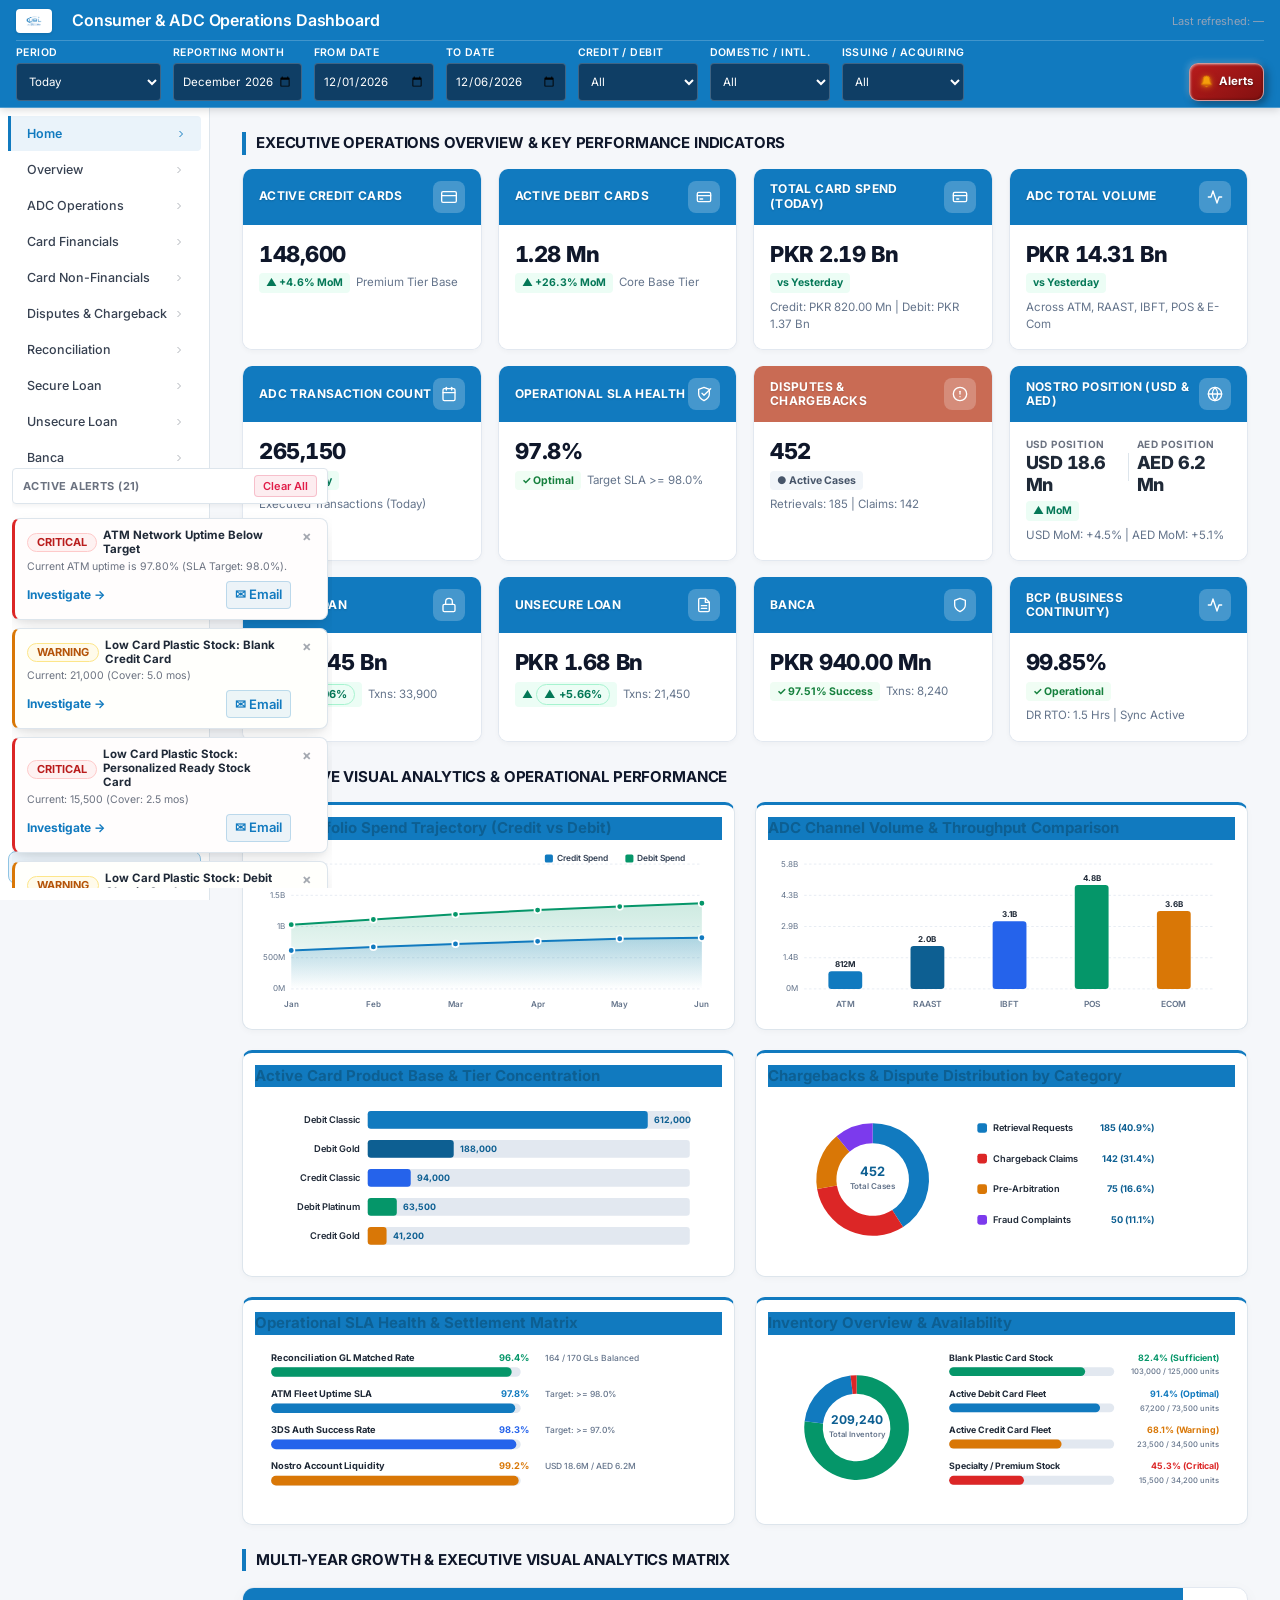
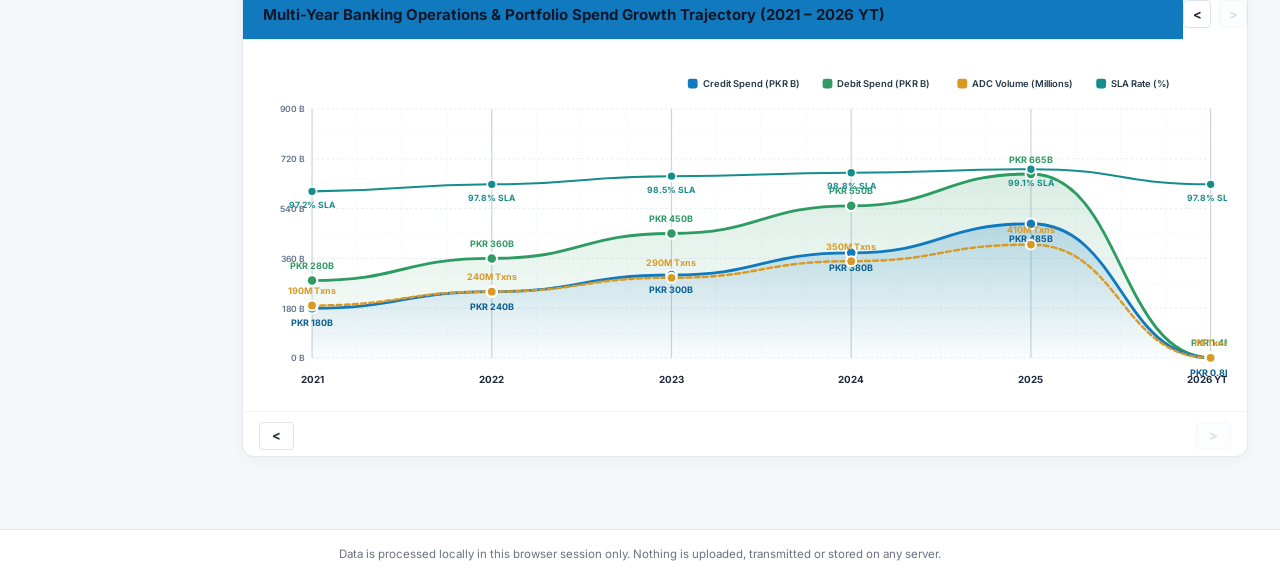
==== commit e00825e2: "Update manythings" ====
--- a/Dashboard.html
+++ b/Dashboard.html
@@ -173,7 +173,7 @@
       <svg class="nav-arrow" width="12" height="12" viewBox="0 0 24 24" fill="none" stroke="currentColor" stroke-width="2"><polyline points="9 18 15 12 9 6"></polyline></svg>
     </button>
     <button class="nav-item" data-page="chargeback" type="button">
-      <span>Chargeback</span>
+      <span>Disputes & Chargeback</span>
       <svg class="nav-arrow" width="12" height="12" viewBox="0 0 24 24" fill="none" stroke="currentColor" stroke-width="2"><polyline points="9 18 15 12 9 6"></polyline></svg>
     </button>
     <button class="nav-item" data-page="reconciliation" type="button">
@@ -250,7 +250,7 @@
 
     <section id="page-chargeback" class="page">
       <div class="page-head">
-        <h2>Chargeback</h2>
+        <h2>Disputes & Chargeback</h2>
         <span class="period-label" data-period-label></span>
       </div>
       <div id="chargeback-body" class="page-body"></div>
--- a/css/style.css
+++ b/css/style.css
@@ -161,7 +161,7 @@
   right: 0;
   width: 100%;
   z-index: 1000;
-  background: linear-gradient(135deg, var(--header-bg-start) 0%, var(--header-bg-end) 100%);
+  background: #117ABF !important;
   color: var(--white);
   padding: 6px 16px 6px 16px;
   border-bottom: 1px solid rgba(255, 255, 255, 0.25);
@@ -172,16 +172,7 @@
 
 /* Digital Network Vector Texture Overlay */
 .header-texture-overlay {
-  position: absolute;
-  top: 0;
-  left: 0;
-  width: 100%;
-  height: 100%;
-  pointer-events: none;
-  z-index: 0;
-  opacity: 0.35;
-  overflow: hidden;
-  transition: opacity 0.3s ease;
+  display: none !important;
 }
 
 .header-texture-svg {
@@ -1474,7 +1465,7 @@
 /* Overview NOSTRO & Reconciliation Grid Height Matching & Visual Balance */
 .ov-nostro-recon-grid {
   display: grid;
-  grid-template-columns: 1.1fr 1fr;
+  grid-template-columns: 1fr 1fr;
   gap: var(--space-2);
   align-items: stretch;
   margin-bottom: var(--space-3);
@@ -1699,13 +1690,17 @@
   font-variant-numeric: tabular-nums;
 }
 
-table.data-table td.num, table.data-table th.num {
-  text-align: right;
-  font-variant-numeric: tabular-nums;
-}
-
+table.data-table td.num, table.data-table th.num,
+table.data-table td.col-center, table.data-table th.col-center,
+table.data-table td.col-sno, table.data-table th.col-sno,
 table.data-table td.center, table.data-table th.center {
   text-align: center !important;
+  font-variant-numeric: tabular-nums;
+}
+
+table.data-table th.col-desc,
+table.data-table td.col-desc {
+  text-align: left !important;
 }
 
 table.data-table tbody tr {
@@ -2424,7 +2419,7 @@
 
 .ov-nostro-recon-grid {
   display: grid;
-  grid-template-columns: 1.2fr 1fr;
+  grid-template-columns: 1fr 1fr;
   gap: var(--space-2);
   align-items: stretch;
 }
@@ -2444,7 +2439,7 @@
 
 .ov-recon-box-card {
   height: 100%;
-  min-width: 340px;
+  min-width: 0;
   display: flex;
   flex-direction: column;
 }
@@ -2961,7 +2956,7 @@
   border: 1px solid var(--border);
   border-top: 3.5px solid var(--brand);
   border-radius: var(--radius-md);
-  padding: 24px var(--space-2);
+  padding: 20px var(--space-2) 18px var(--space-2);
   box-shadow: var(--shadow-sm);
   display: flex;
   flex-direction: column;
@@ -2969,7 +2964,7 @@
   justify-content: center;
   cursor: pointer;
   transition: transform 0.2s ease, box-shadow 0.2s ease, border-color 0.2s ease, background-color 0.2s ease;
-  min-height: 110px;
+  min-height: 128px;
   text-align: center;
   box-sizing: border-box;
 }
@@ -2995,6 +2990,21 @@
   font-weight: 600;
   color: var(--text-secondary);
   line-height: 1.3;
+}
+
+.recon-unit-gl-count {
+  margin-top: 10px;
+  font-size: 11px;
+  font-weight: 600;
+  color: var(--brand-dark);
+  background: var(--brand-light);
+  border: 1px solid var(--brand-border, #90C4E4);
+  padding: 2px 10px;
+  border-radius: var(--radius-pill);
+  letter-spacing: 0.02em;
+  display: inline-flex;
+  align-items: center;
+  gap: 4px;
 }
 
 .recon-detail-topbar {
@@ -6065,21 +6075,25 @@
 /* All normal columns and rows of the complete dashboard should have a normal white background */
 table tbody tr,
 table tbody td,
+#page-overview table tbody tr,
+#page-overview table tbody td,
 .data-table tbody tr,
 .data-table tbody td,
-.ov-cb-disputes-table tbody td,
-.ov-cb-disputes-table tbody td.cb-sub-cur,
-.ov-cb-disputes-table tbody td.cb-sub-prev,
-.ov-adc-summary-table tbody tr td,
-.ov-adc-summary-table tbody tr td:nth-child(2),
-.ov-adc-summary-table tbody tr td:nth-child(3),
-.ov-adc-summary-table tbody tr td:nth-child(4),
-.ov-adc-summary-table tbody tr td:nth-child(5) {
+#page-overview .ov-cb-disputes-table tbody td,
+#page-overview .ov-cb-disputes-table tbody td.cb-sub-cur,
+#page-overview .ov-cb-disputes-table tbody td.cb-sub-prev,
+#page-overview .ov-adc-summary-table tbody tr td,
+#page-overview .ov-adc-summary-table tbody tr td:nth-child(2),
+#page-overview .ov-adc-summary-table tbody tr td:nth-child(3),
+#page-overview .ov-adc-summary-table tbody tr td:nth-child(4),
+#page-overview .ov-adc-summary-table tbody tr td:nth-child(5) {
   background-color: #ffffff !important;
 }
 
 table tbody tr.clickable-row:hover td,
-table tbody tr:hover td {
+table tbody tr:hover td,
+#page-overview table tbody tr.clickable-row:hover td,
+#page-overview table tbody tr:hover td {
   background-color: #F5F8FA !important; /* Keep a very subtle hover for usability */
 }
 
@@ -6087,29 +6101,317 @@
 .ov-table-kpi-header,
 .ov-table-kpi-header.ov-table-kpi-header-in-band,
 .ov-chart-card .ov-chart-title,
-.ov-module-header {
+.ov-module-header,
+#page-overview .ov-table-kpi-header,
+#page-overview .ov-chart-card .ov-chart-title,
+#page-overview .ov-module-header {
   background: #117ABF !important;
 }
 .ov-table-kpi-title,
 .ov-table-kpi-title-in-band,
 .ov-chart-card .ov-chart-title,
-.ov-module-title {
+.ov-module-title,
+#page-overview .ov-table-kpi-title,
+#page-overview .ov-chart-card .ov-chart-title,
+#page-overview .ov-module-title {
   font-size: 15px !important; 
 }
 
 /* Global Table Secondary Headers (#EAF5FB) */
-table th,
-.data-table th,
-.data-table thead tr,
 .ov-kpi-table thead tr th,
 .ov-nostro-redesign-table thead tr th,
 .ov-recon-gl-table thead tr th,
-.ov-adc-table th,
 .ov-module-table thead tr th,
-th.grouped-hdr {
+th.grouped-hdr,
+#page-overview table.ov-kpi-table thead tr th,
+#page-overview table.ov-nostro-redesign-table thead tr th,
+#page-overview table.ov-recon-gl-table thead tr th,
+#page-overview table.ov-module-table thead tr th,
+#page-overview table.ov-module-table th.grouped-hdr {
   background-color: #EAF5FB !important;
   color: #0B5F91 !important;
   font-size: 11px !important;
   text-shadow: none !important;
   border-bottom: 1.5px solid #D7E2E8 !important;
 }
+
+/* Neumorphic styling for Dashboard Header Alert Button with Glassy White Border */
+#btnAllAlerts {
+  position: relative !important;
+  display: inline-flex !important;
+  align-items: center !important;
+  gap: 6px !important;
+  background: linear-gradient(145deg, #B91C1C, #821010) !important;
+  border: 1.5px solid rgba(255, 255, 255, 0.55) !important;
+  border-radius: 9px !important;
+  box-shadow:
+    3px 3px 8px rgba(0, 0, 0, 0.38),
+    -2px -2px 6px rgba(255, 255, 255, 0.22),
+    inset 1px 1px 2px rgba(255, 255, 255, 0.38),
+    inset -1px -1px 2px rgba(0, 0, 0, 0.25) !important;
+  color: #ffffff !important;
+  font-weight: 700 !important;
+  text-shadow: 0 1px 2px rgba(0, 0, 0, 0.45) !important;
+  backdrop-filter: blur(8px) !important;
+  -webkit-backdrop-filter: blur(8px) !important;
+  transition: all 0.2s cubic-bezier(0.4, 0, 0.2, 1) !important;
+  cursor: pointer !important;
+}
+
+#btnAllAlerts:hover {
+  background: linear-gradient(145deg, #C52222, #941515) !important;
+  border: 1.5px solid rgba(255, 255, 255, 0.8) !important;
+  box-shadow:
+    4px 4px 12px rgba(0, 0, 0, 0.42),
+    -3px -3px 8px rgba(255, 255, 255, 0.32),
+    inset 1px 1px 3px rgba(255, 255, 255, 0.45) !important;
+  transform: translateY(-1px);
+}
+
+#btnAllAlerts:active {
+  background: linear-gradient(145deg, #7A1010, #9B1616) !important;
+  box-shadow:
+    inset 3px 3px 6px rgba(0, 0, 0, 0.5),
+    inset -2px -2px 5px rgba(255, 255, 255, 0.2) !important;
+  transform: translateY(0);
+}
+
+#btnAllAlerts svg,
+#btnAllAlerts svg path {
+  fill: #F59E0B !important;
+  stroke: #D97706 !important;
+  stroke-width: 1.4 !important;
+  filter: drop-shadow(0 1px 3px rgba(245, 158, 11, 0.65)) !important;
+}
+
+/* =========================================================================
+   RECONCILIATION UNIT AGING ALERTS PANEL & EMAIL REDIRECTION
+   ========================================================================= */
+.btn-aging-alerts {
+  display: inline-flex;
+  align-items: center;
+  gap: 6px;
+  padding: 6px 14px;
+  font-size: 12.5px;
+  font-weight: 700;
+  border-radius: var(--radius-md, 8px);
+  cursor: pointer;
+  transition: all 0.25s ease;
+  box-shadow: var(--shadow-sm);
+}
+
+.btn-aging-alerts.warning {
+  background: rgba(168, 27, 27, 0.82) !important;
+  backdrop-filter: blur(10px) !important;
+  -webkit-backdrop-filter: blur(10px) !important;
+  color: #FFFFFF !important;
+  border: 1px solid rgba(254, 178, 178, 0.35) !important;
+  box-shadow: 0 4px 12px rgba(168, 27, 27, 0.35), inset 0 1px 1px rgba(255, 255, 255, 0.2) !important;
+}
+
+.btn-aging-alerts.warning:hover {
+  background: rgba(138, 20, 20, 0.92) !important;
+  border: 1px solid rgba(254, 178, 178, 0.55) !important;
+  box-shadow: 0 6px 16px rgba(138, 20, 20, 0.5), inset 0 1px 1px rgba(255, 255, 255, 0.3) !important;
+  transform: translateY(-1px);
+}
+
+.btn-aging-alerts.ok {
+  background: var(--brand-light, #EAF3FA);
+  color: var(--brand-dark, #0D5F92);
+  border: 1px solid var(--brand-border, #90C4E4);
+}
+
+.btn-aging-alerts.ok:hover {
+  background: #d8ebf7;
+}
+
+.aging-alert-badge {
+  background: #FFFFFF;
+  color: #C53030;
+  font-weight: 800;
+  font-size: 11px;
+  width: 17px;
+  height: 17px;
+  border-radius: 50%;
+  display: inline-flex;
+  align-items: center;
+  justify-content: center;
+  line-height: 1;
+}
+
+.aging-alerts-panel {
+  margin-top: var(--space-1-5, 12px);
+  margin-bottom: var(--space-2, 16px);
+  border-radius: var(--radius-md, 8px);
+  padding: 14px 16px;
+  background: #FFF5F5;
+  border: 1.5px solid #FEB2B2;
+  box-shadow: 0 3px 10px rgba(197, 48, 48, 0.08);
+}
+
+.aging-alerts-panel.ok {
+  background: #F0FFF4;
+  border-color: #9AE6B4;
+}
+
+.aging-alerts-panel-header {
+  display: flex;
+  align-items: center;
+  justify-content: space-between;
+  gap: 12px;
+  margin-bottom: 12px;
+  padding-bottom: 8px;
+  border-bottom: 1px solid rgba(197, 48, 48, 0.15);
+}
+
+.aging-alerts-panel.ok .aging-alerts-panel-header {
+  border-bottom-color: rgba(56, 161, 105, 0.2);
+}
+
+.aging-alert-items-list {
+  display: flex;
+  flex-direction: column;
+  gap: 8px;
+}
+
+.aging-alert-item-card {
+  display: flex;
+  align-items: center;
+  justify-content: space-between;
+  gap: 12px;
+  background: #FFFFFF;
+  border: 1px solid #FED7D7;
+  border-left: 4px solid #E53E3E;
+  border-radius: 6px;
+  padding: 10px 14px;
+  transition: all 0.2s ease;
+  box-shadow: 0 1px 3px rgba(0, 0, 0, 0.04);
+}
+
+.aging-alert-item-card:hover {
+  background: #FFFAF0;
+  border-color: #FC8181;
+  box-shadow: 0 3px 8px rgba(229, 62, 62, 0.12);
+}
+
+.aging-alert-item-content {
+  flex: 1;
+  font-size: 12.5px;
+  color: var(--text-main, #1F2937);
+  line-height: 1.45;
+}
+
+.aging-alert-item-content strong {
+  color: #9B2C2C;
+}
+
+.aging-alert-actions {
+  flex-shrink: 0;
+}
+
+.btn-aging-gl-email {
+  display: inline-flex;
+  align-items: center;
+  gap: 6px;
+  padding: 5px 12px;
+  font-size: 11.5px;
+  font-weight: 700;
+  color: #FFFFFF !important;
+  background: #C53030;
+  border: 1px solid #9B2C2C;
+  border-radius: 5px;
+  text-decoration: none;
+  cursor: pointer;
+  white-space: nowrap;
+  transition: all 0.2s ease;
+}
+
+.btn-aging-gl-email:hover {
+  background: #9B2C2C;
+  color: #FFFFFF !important;
+  box-shadow: 0 2px 6px rgba(155, 44, 44, 0.35);
+  transform: translateY(-1px);
+}
+
+/* Reconciliation Page Unit Table Headers (#117ABF) */
+#page-reconciliation table th,
+#page-reconciliation .recon-detail-table th {
+  background-color: #117ABF !important;
+  color: #ffffff !important;
+}
+
+/* Chargeback & Disputes Custom Themed KPI Cards */
+.kpi-card.kpi-card-matte-red .kpi-header-band {
+  background: #C96B54 !important;
+}
+
+.kpi-card.kpi-card-soft-green .kpi-header-band {
+  background: #48A87A !important;
+}
+
+/* Pending item color (#D4922E / var(--kpi-amber)) for Cashback to Customer */
+.kpi-card.kpi-card-pending-amber .kpi-header-band {
+  background: var(--kpi-amber, #D4922E) !important;
+}
+
+/* =========================================================================
+   GLOBAL TABLE COLUMN ALIGNMENT RULE:
+   - All columns of Count, Amount, Change Rate, and S.No are CENTER aligned.
+   - Only the descriptive column (or first column if descriptive) is LEFT aligned.
+   ========================================================================= */
+table.data-table th.col-desc,
+table.data-table td.col-desc,
+table.ov-module-table th.col-desc,
+table.ov-module-table td.col-desc,
+table.recon-detail-table th.col-left,
+table.recon-detail-table td.col-left {
+  text-align: left !important;
+}
+
+table.data-table th.num,
+table.data-table td.num,
+table.data-table th.col-center,
+table.data-table td.col-center,
+table.data-table th.col-sno,
+table.data-table td.col-sno,
+table.data-table th.center,
+table.data-table td.center,
+table.ov-module-table th.num,
+table.ov-module-table td.num,
+table.ov-adc-table th.num,
+table.ov-adc-table td.num,
+table.ov-recon-gl-table th.num,
+table.ov-recon-gl-table td.num,
+table.recon-detail-table th:not(.col-left),
+table.recon-detail-table td.num,
+table.recon-detail-table td.center,
+.loan-table tbody td.num,
+.loan-table thead th.num {
+  text-align: center !important;
+  font-variant-numeric: tabular-nums;
+}
+
+/* =========================================================================
+   CHARGEBACK & DISPUTES PAGE — COMPLETE PRIMARY CORE COLORED HEADERS (#117ABF)
+   Both two-tier tables (Disputes & Chargeback) have their entire 2-tier header
+   (top grouped headers + bottom sub-headers) styled in core banking primary.
+   ========================================================================= */
+#page-chargeback .cb-two-tier-table thead th,
+#page-chargeback table.cb-two-tier-table thead tr th,
+#page-chargeback table.cb-two-tier-table th.grouped-hdr,
+#page-chargeback table.cb-two-tier-table th.col-desc,
+#page-chargeback table.cb-two-tier-table th.col-center,
+#page-chargeback table.cb-two-tier-table th.num,
+#page-chargeback table thead th {
+  background-color: #117ABF !important;
+  color: #ffffff !important;
+  border: 1px solid rgba(255, 255, 255, 0.28) !important;
+  font-weight: 700 !important;
+  text-shadow: 0 1px 2px rgba(0, 0, 0, 0.15) !important;
+  vertical-align: middle !important;
+}
+
+
+
+
